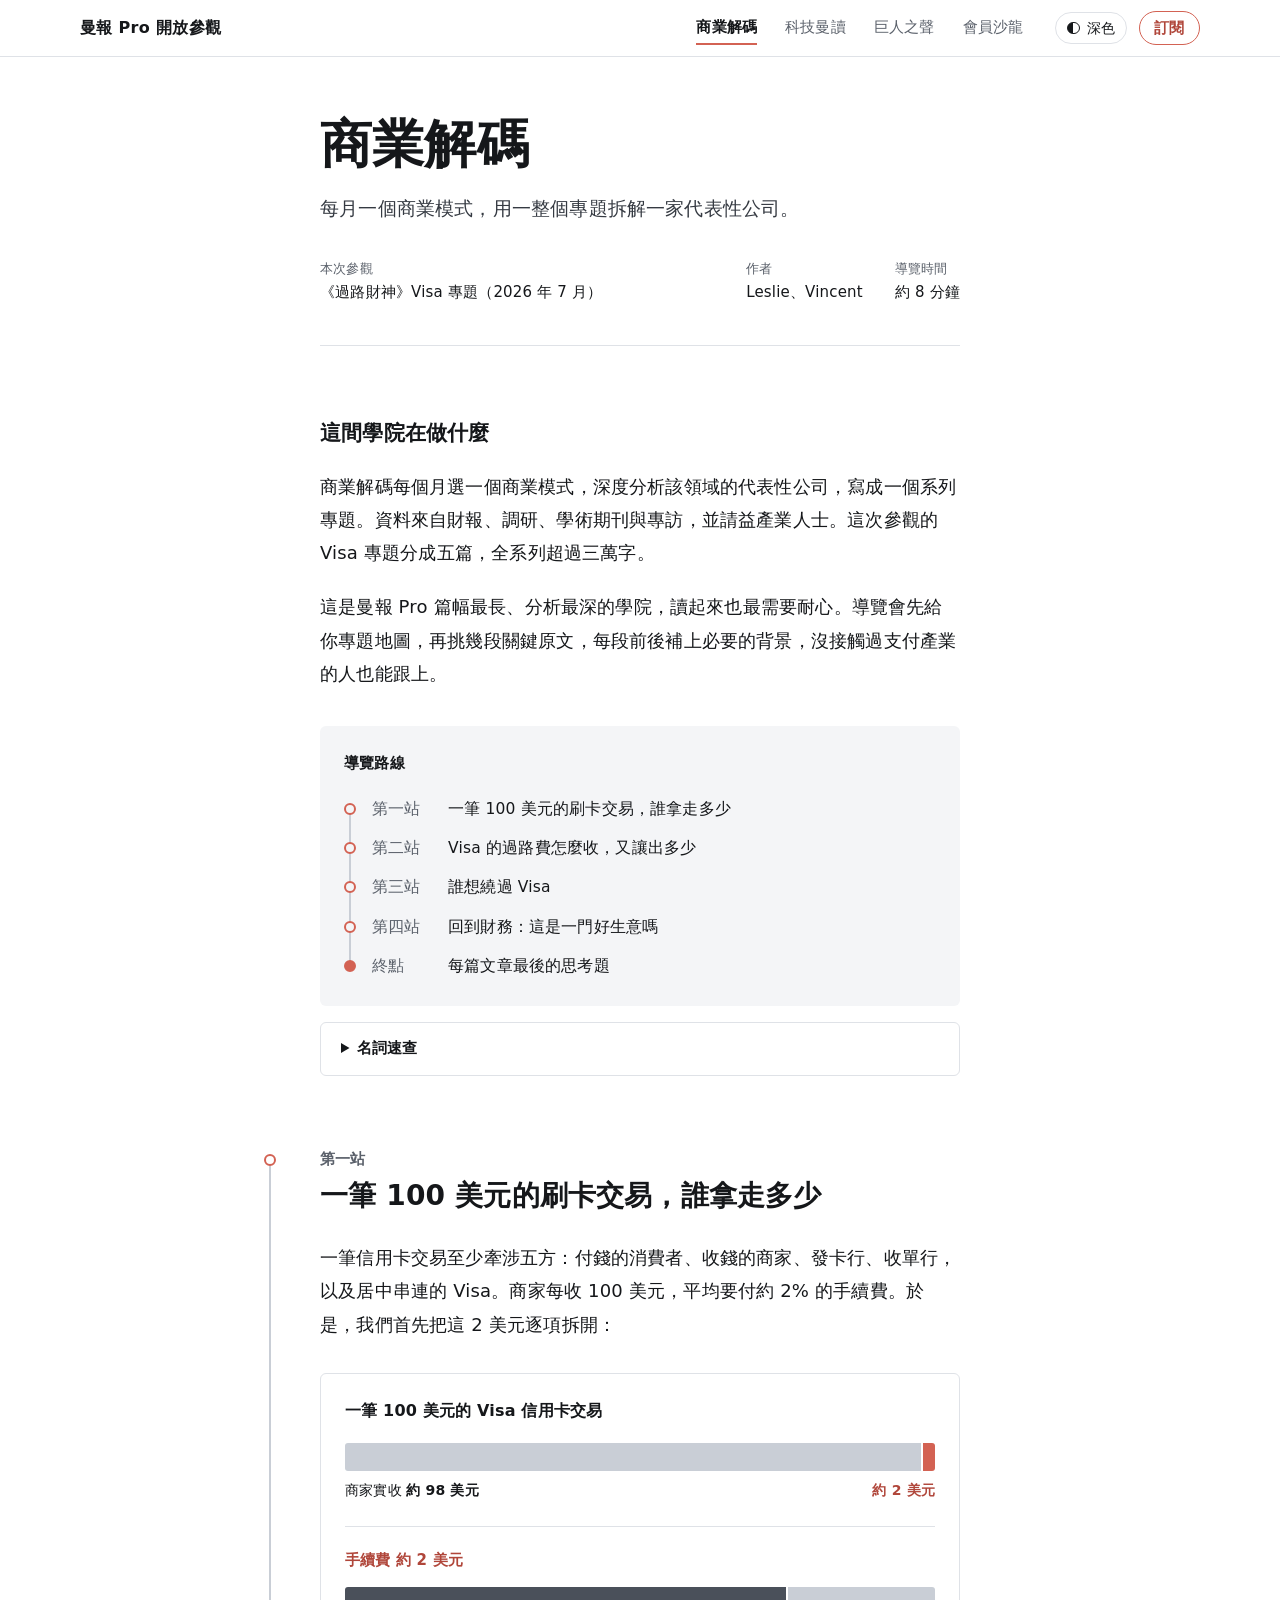
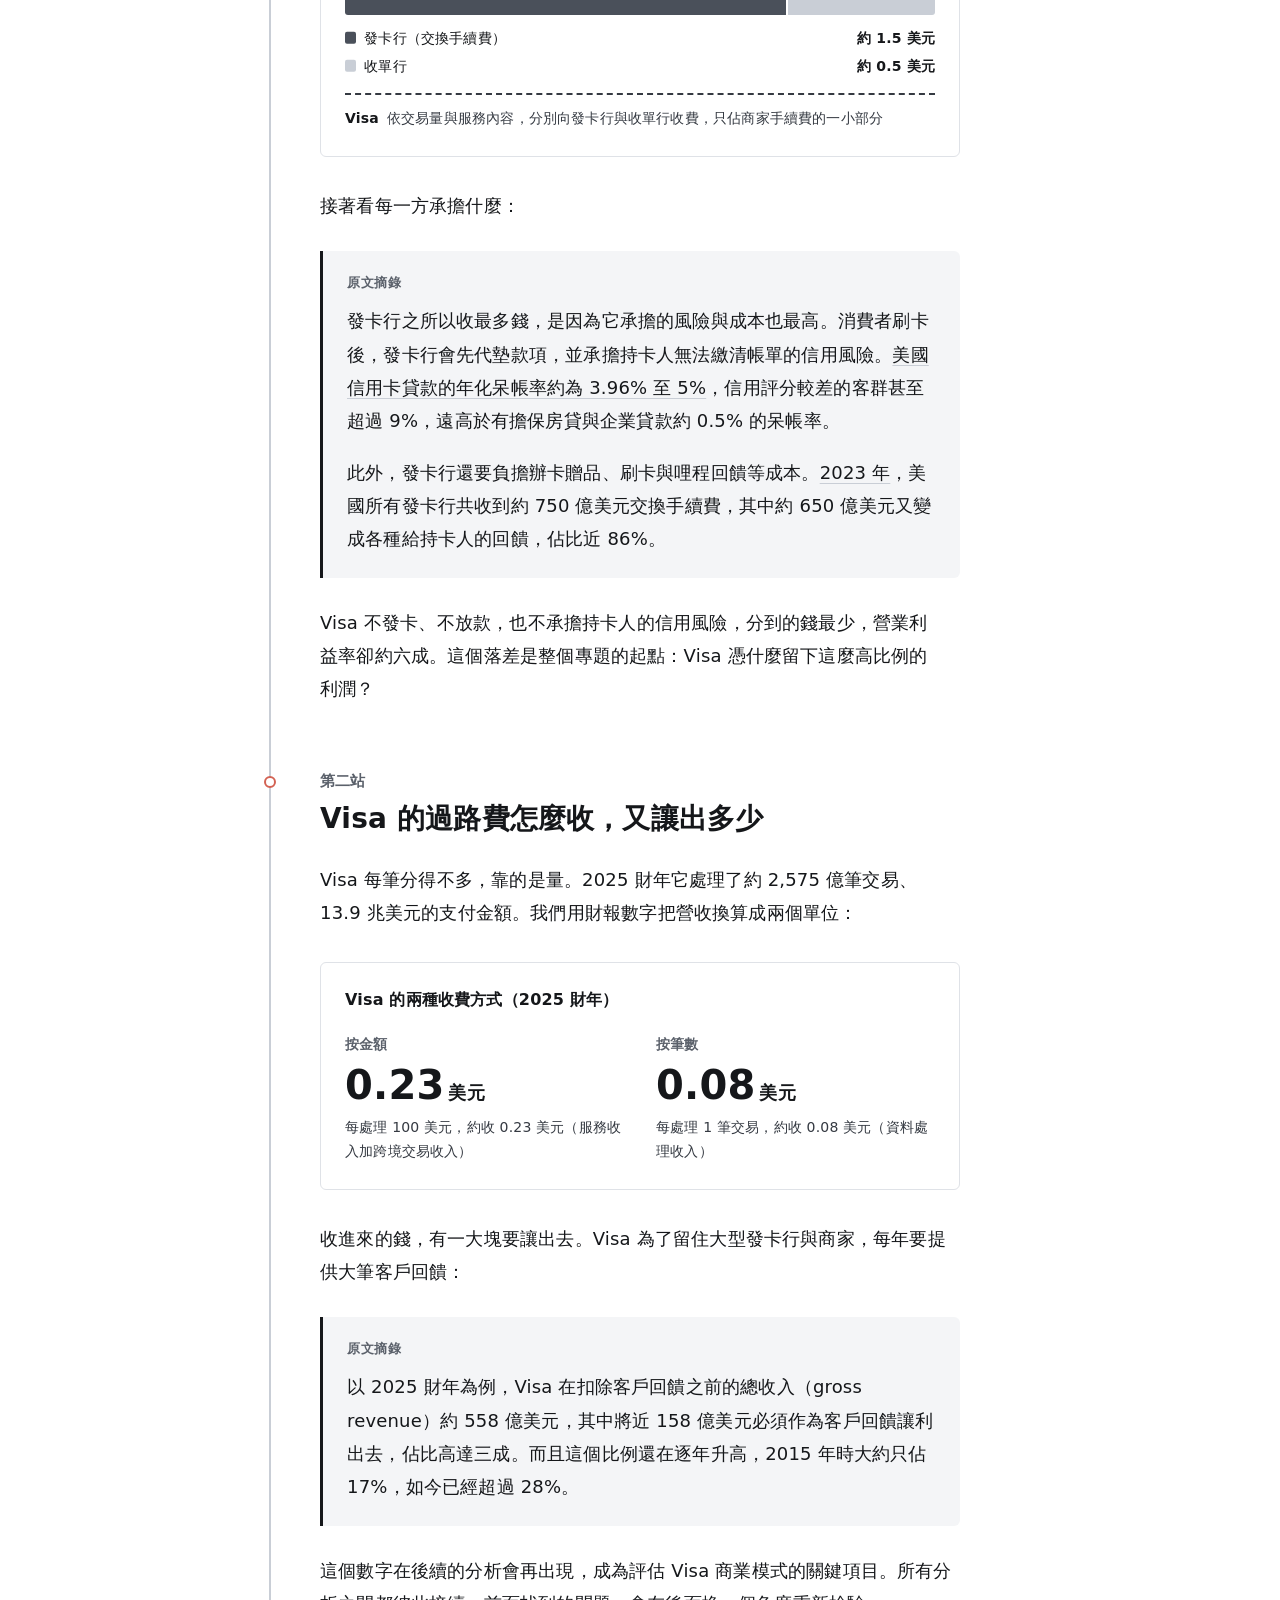
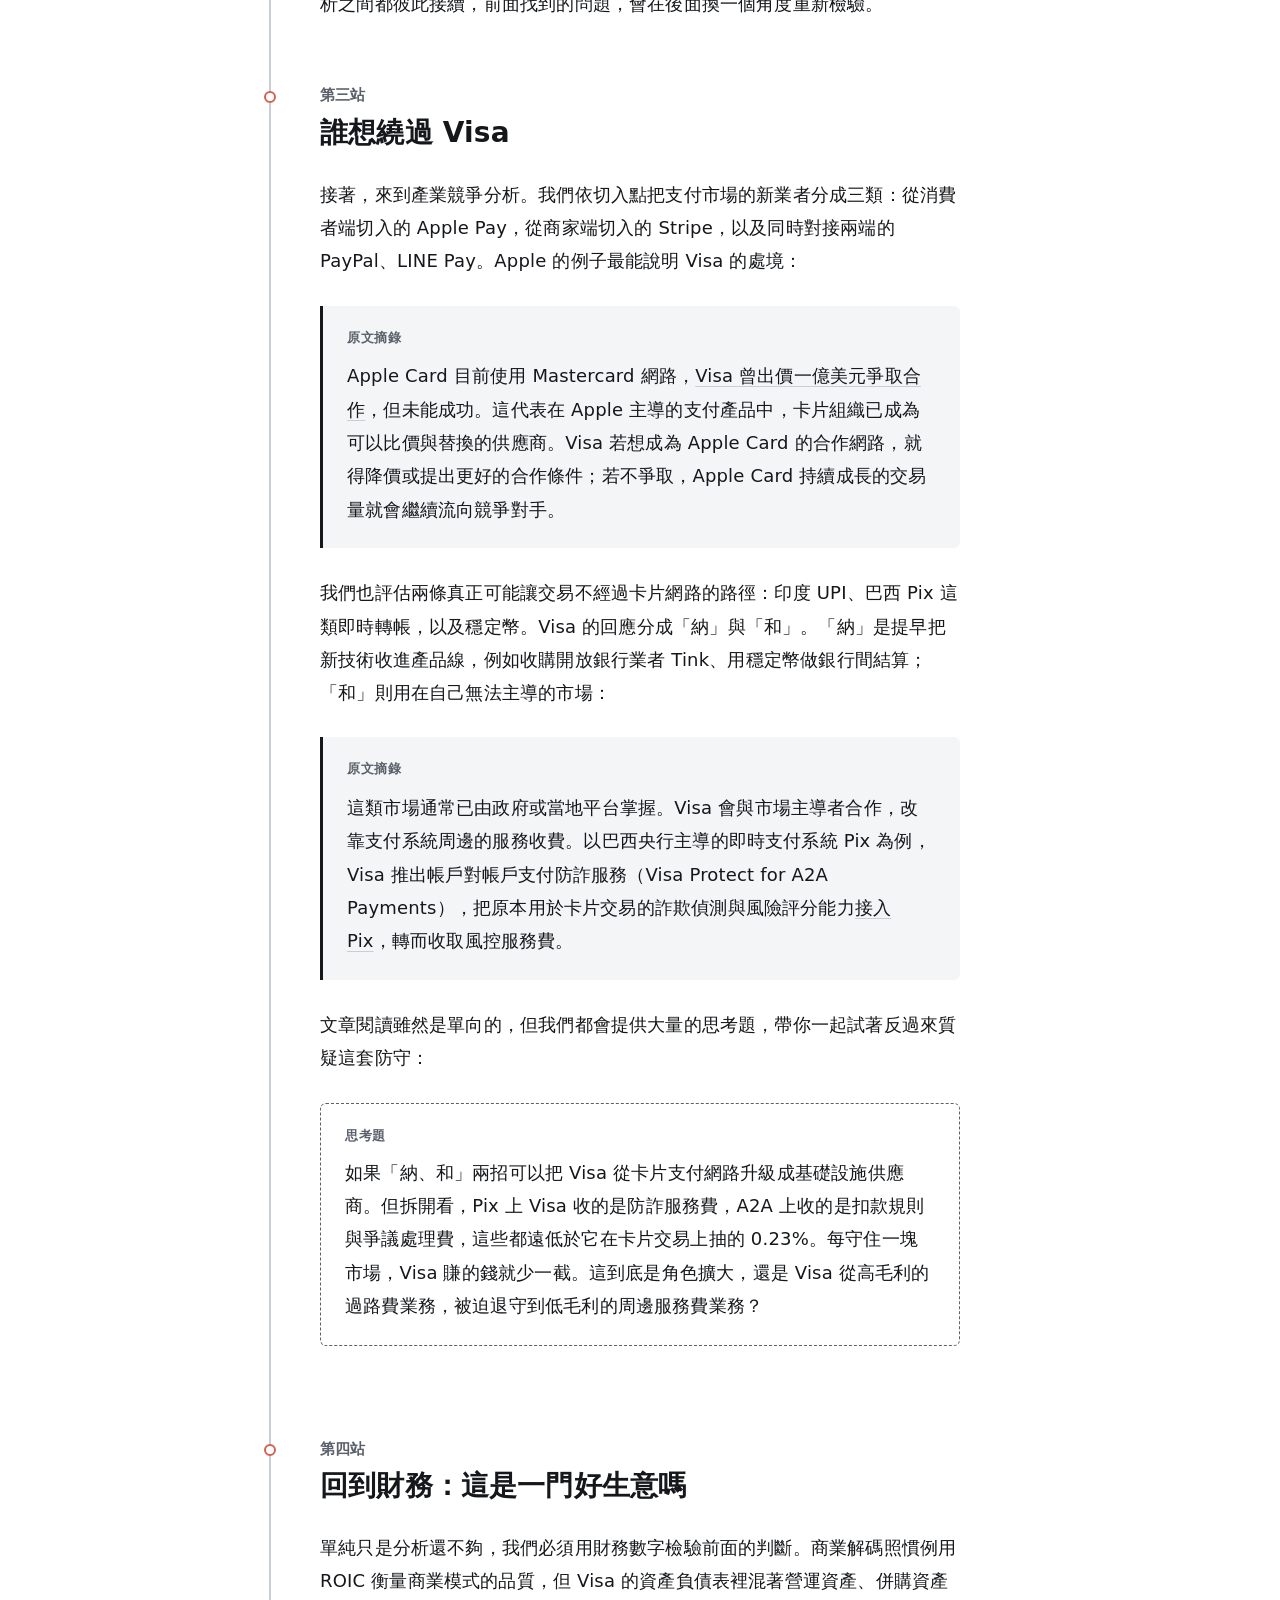
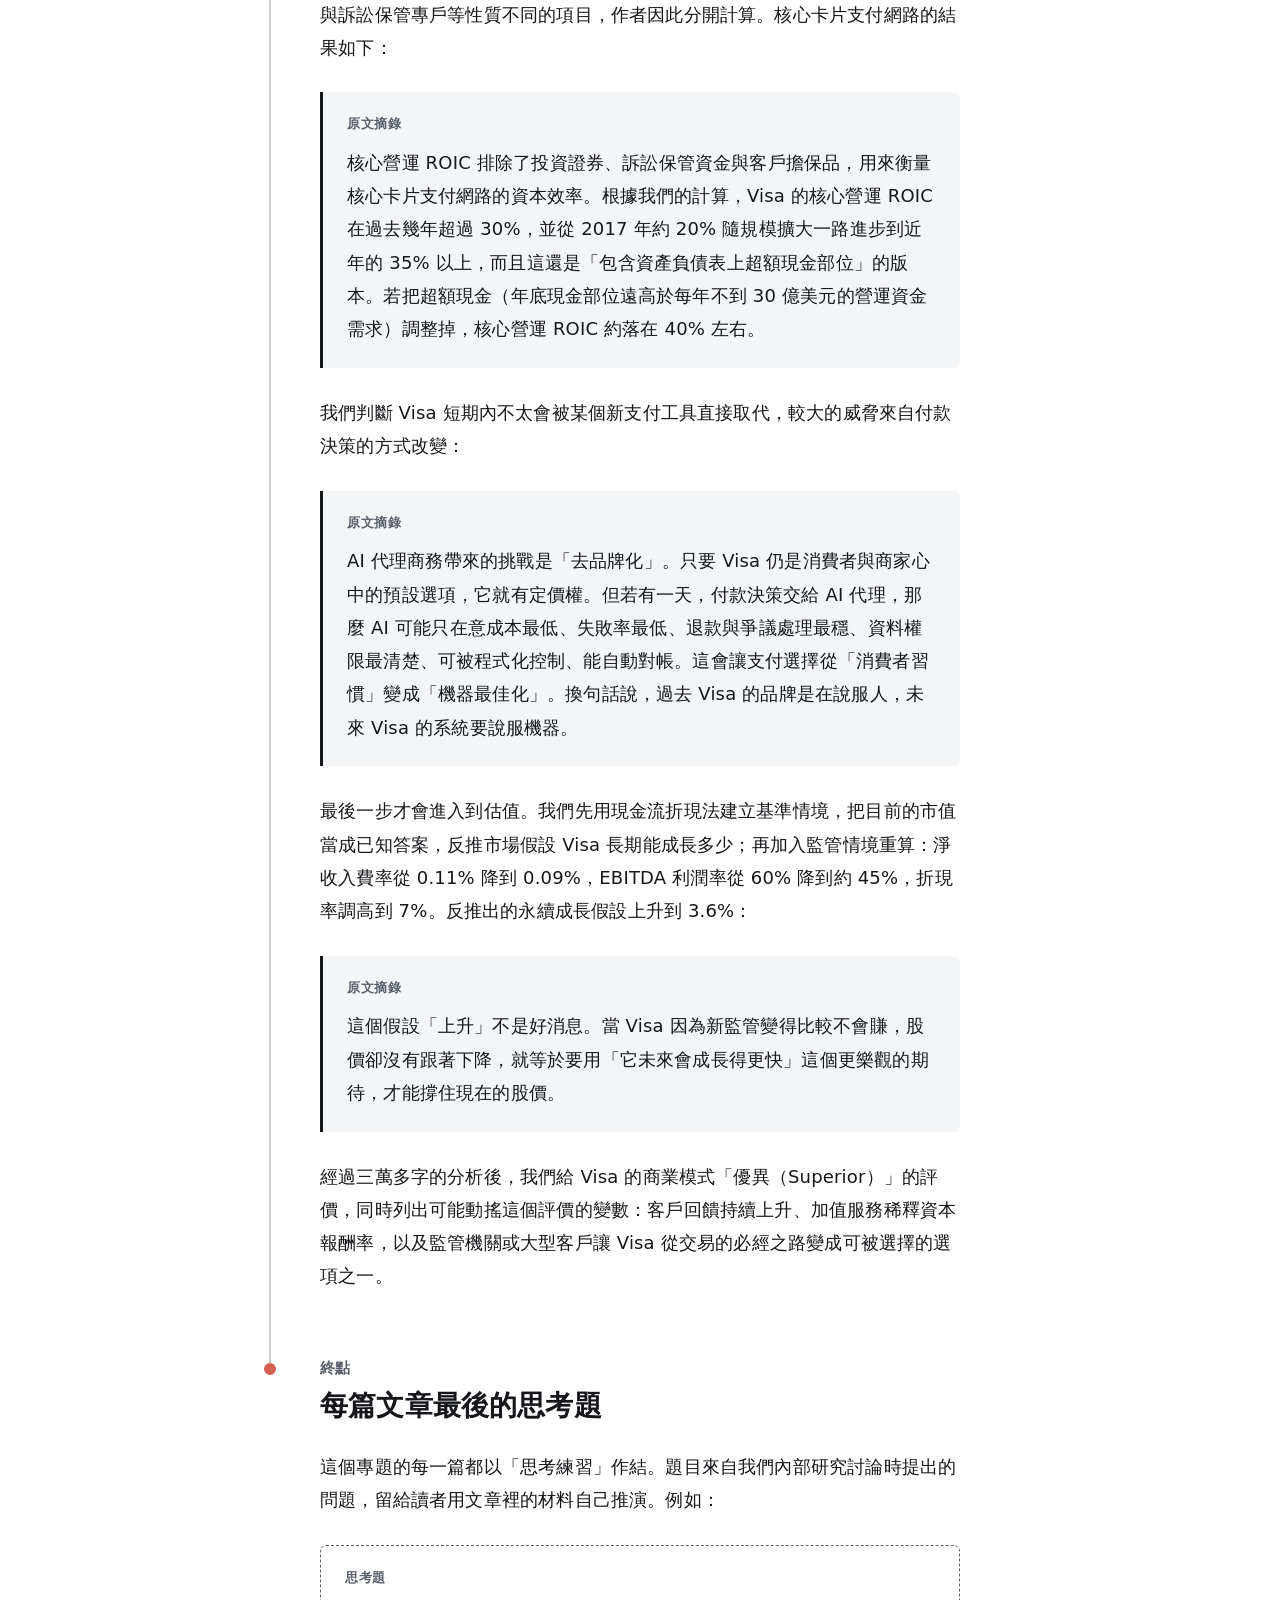
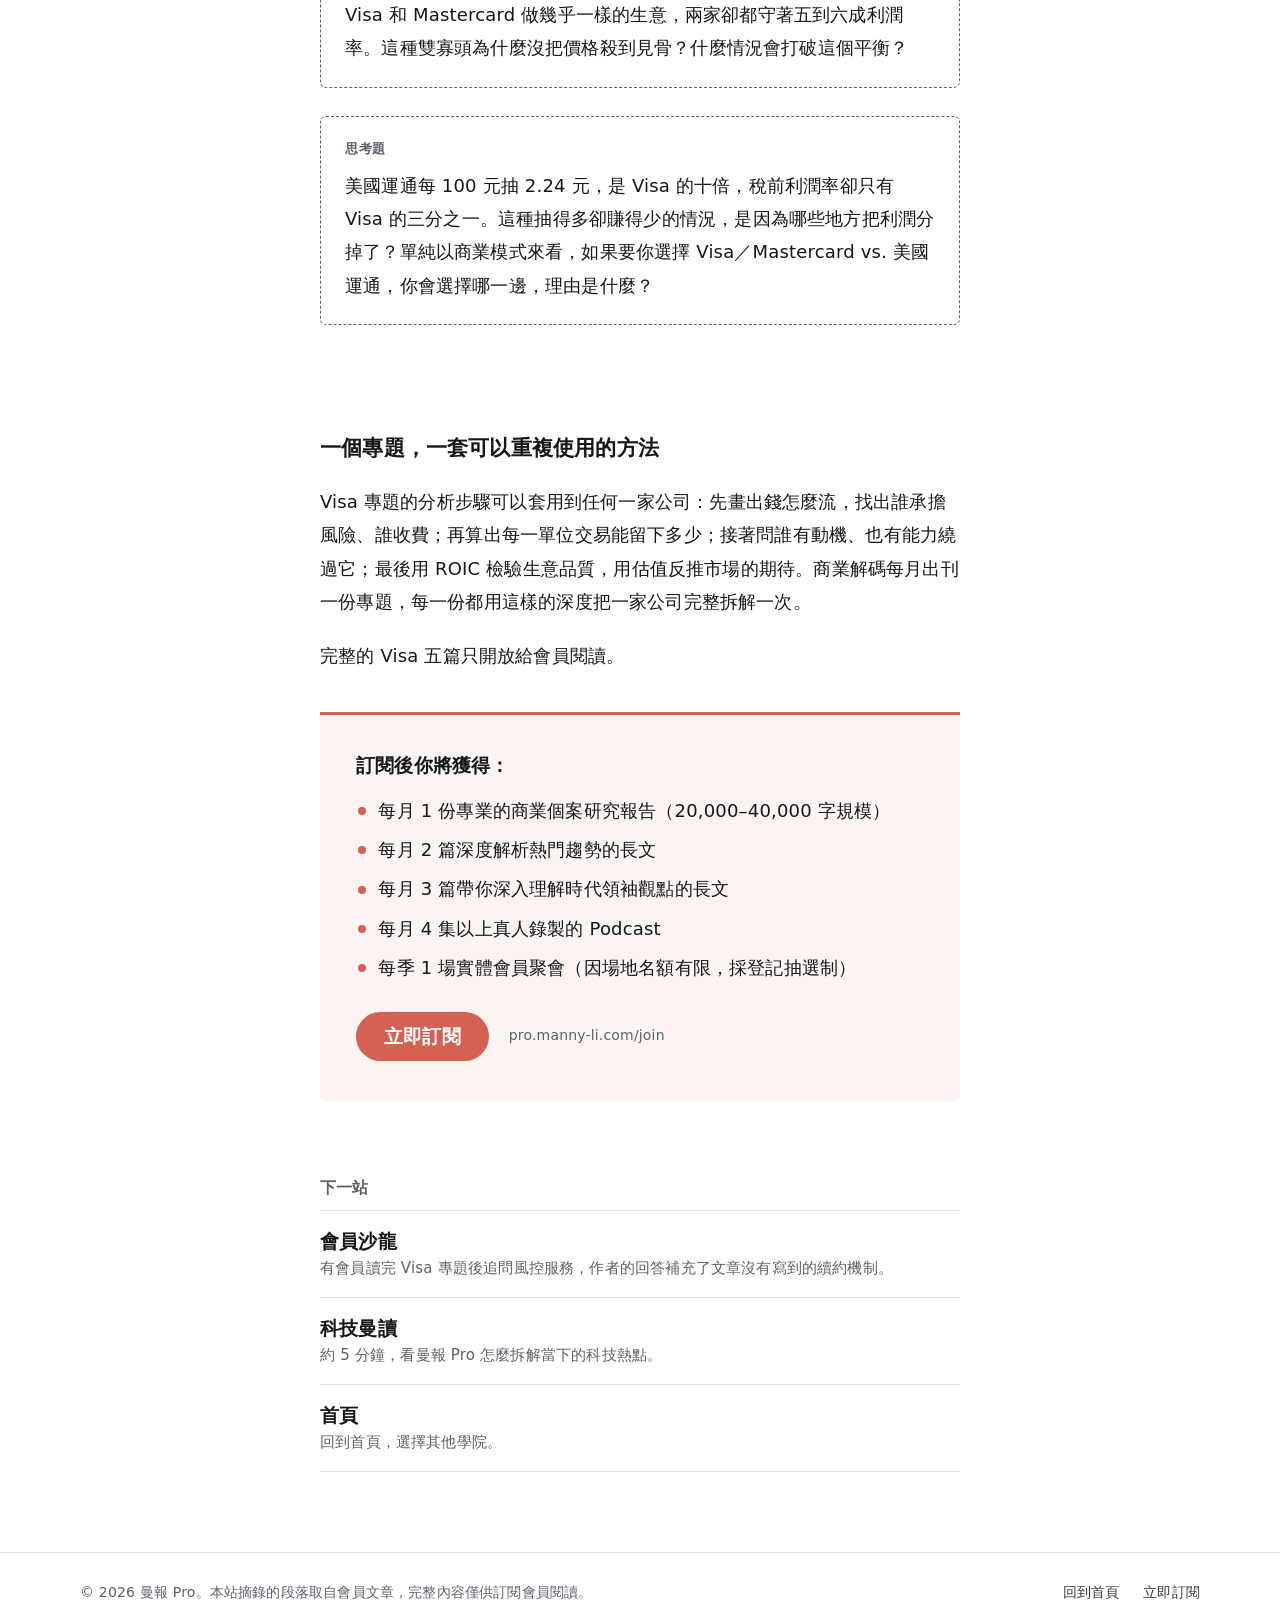
==== decode.html @ b6e46d14 "Add files via upload" ====
<!doctype html>
<html lang="zh-Hant-TW">
<head>
<meta charset="utf-8">
<meta name="viewport" content="width=device-width, initial-scale=1">
<title>商業解碼｜曼報 Pro 開放參觀</title>
<meta name="description" content="一筆刷卡交易，Visa 只分到很小一部分，營業利益率卻約六成。商業解碼用五篇文章拆解這門生意，從交易流程一路算到 ROIC 與估值。">
<meta property="og:type" content="website">
<meta property="og:site_name" content="曼報 Pro 開放參觀">
<meta property="og:title" content="商業解碼｜曼報 Pro 開放參觀">
<meta property="og:description" content="一筆刷卡交易，Visa 只分到很小一部分，營業利益率卻約六成。商業解碼用五篇文章拆解這門生意，從交易流程一路算到 ROIC 與估值。">
<meta property="og:locale" content="zh_TW">
<meta name="twitter:card" content="summary">
<meta name="theme-color" content="#ffffff">
<link rel="icon" href="data:image/svg+xml,%3Csvg%20xmlns='http://www.w3.org/2000/svg'%20viewBox='0%200%2032%2032'%3E%3Crect%20width='32'%20height='32'%20rx='7'%20fill='%23d36253'/%3E%3Ccircle%20cx='16'%20cy='16'%20r='6.5'%20fill='none'%20stroke='%23fff'%20stroke-width='3.5'/%3E%3C/svg%3E">
<link rel="stylesheet" href="assets/style.css">
<script>(function(){var d=document.documentElement,t=null;try{t=localStorage.getItem('mp-theme')}catch(e){}if(t==='dark'||t==='light')d.setAttribute('data-theme',t);var k=t?t==='dark':(window.matchMedia&&matchMedia('(prefers-color-scheme: dark)').matches);var m=document.querySelector('meta[name="theme-color"]');if(m)m.setAttribute('content',k?'#14161a':'#ffffff');})();</script>
<script src="assets/site.js" defer></script>
</head>
<body>
<a class="skip-link" href="#main">跳到主要內容</a>
<header class="site-header">
<div class="header-inner">
<a class="brand" href="index.html">曼報 Pro 開放參觀</a>
<nav class="nav-links" aria-label="學院"><a href="decode.html" aria-current="page">商業解碼</a><a href="tech.html">科技曼讀</a><a href="giants.html">巨人之聲</a><a href="salon.html">會員沙龍</a></nav>
<div class="header-actions">
<button class="theme-toggle" type="button" data-label-dark="深色" data-label-light="淺色" hidden><span class="theme-icon" aria-hidden="true"></span><span class="theme-text">深色</span></button>
<a class="nav-subscribe" href="https://pro.manny-li.com/join">訂閱</a>
</div>
</div>
</header>
<main id="main">
<div class="wrap"><div class="col"><header class="page-head"><h1 class="page-title">商業解碼</h1><p class="page-lede">每月一個商業模式，用一整個專題拆解一家代表性公司。</p><dl class="meta"><div><dt>本次參觀</dt><dd>《過路財神》Visa 專題（2026 年 7 月）</dd></div><div><dt>作者</dt><dd>Leslie、Vincent</dd></div><div><dt>導覽時間</dt><dd>約 8 分鐘</dd></div></dl></header><section class="section" aria-labelledby="sec-0"><h2 class="section-title" id="sec-0">這間學院在做什麼</h2><div class="prose"><p>商業解碼每個月選一個商業模式，深度分析該領域的代表性公司，寫成一個系列專題。資料來自財報、調研、學術期刊與專訪，並請益產業人士。這次參觀的 Visa 專題分成五篇，全系列超過三萬字。</p><p>這是曼報 Pro 篇幅最長、分析最深的學院，讀起來也最需要耐心。導覽會先給你專題地圖，再挑幾段關鍵原文，每段前後補上必要的背景，沒接觸過支付產業的人也能跟上。</p><nav class="route" aria-label="導覽路線"><p class="route-title">導覽路線</p><ol><li><a href="#stop-1"><span class="route-label">第一站</span><span class="route-name">一筆 100 美元的刷卡交易，誰拿走多少</span></a></li><li><a href="#stop-2"><span class="route-label">第二站</span><span class="route-name">Visa 的過路費怎麼收，又讓出多少</span></a></li><li><a href="#stop-3"><span class="route-label">第三站</span><span class="route-name">誰想繞過 Visa</span></a></li><li><a href="#stop-4"><span class="route-label">第四站</span><span class="route-name">回到財務：這是一門好生意嗎</span></a></li><li><a href="#stop-5"><span class="route-label">終點</span><span class="route-name">每篇文章最後的思考題</span></a></li></ol></nav><details class="glossary"><summary>名詞速查</summary><dl><dt>發卡行</dt><dd>發信用卡給消費者的銀行，負責額度、帳單與收款，也承擔持卡人繳不出卡費的風險。</dd><dt>收單行</dt><dd>替商家處理刷卡收款的銀行，把款項撥給商家。</dd><dt>交換手續費</dt><dd>商家手續費中支付給發卡行的部分，也是其中最大的一塊。</dd><dt>客戶回饋</dt><dd>Visa 為留住發卡行、商家與合作夥伴而讓出的折讓、預付現金、退佣與獎金。</dd><dt>ROIC</dt><dd>投入資本報酬率，衡量一門生意投入的資本每年能創造多少稅後營業利益。</dd></dl></details></div></section><div class="stops"><section class="stop" id="stop-1" aria-labelledby="stop-1-h"><h2 class="stop-head" id="stop-1-h"><span class="stop-label">第一站</span><span class="stop-title">一筆 100 美元的刷卡交易，誰拿走多少</span></h2><div class="prose"><p>一筆信用卡交易至少牽涉五方：付錢的消費者、收錢的商家、發卡行、收單行，以及居中串連的 Visa。商家每收 100 美元，平均要付約 2% 的手續費。於是，我們首先把這 2 美元逐項拆開：</p><figure class="breakdown"><figcaption class="breakdown-title">一筆 100 美元的 Visa 信用卡交易</figcaption><div class="bar" aria-hidden="true"><span class="s-soft" style="flex:98"></span><span class="s-brand" style="flex:2"></span></div><div class="bar-legend"><span>商家實收 <span class="v">約 98 美元</span></span><span class="is-brand"><span class="v">約 2 美元</span></span></div><div class="zoom"><p class="zoom-title">手續費 約 2 美元</p><div class="bar" aria-hidden="true"><span class="s-strong" style="flex:1.5"></span><span class="s-soft" style="flex:0.5"></span></div><ul class="legend"><li><span class="sw s-strong" aria-hidden="true"></span><span>發卡行（交換手續費）</span><span class="v">約 1.5 美元</span></li><li><span class="sw s-soft" aria-hidden="true"></span><span>收單行</span><span class="v">約 0.5 美元</span></li></ul><p class="visa-note"><span class="k">Visa</span>依交易量與服務內容，分別向發卡行與收單行收費，只佔商家手續費的一小部分</p></div></figure><p>接著看每一方承擔什麼：</p><figure class="excerpt"><figcaption>原文摘錄</figcaption><blockquote><p>發卡行之所以收最多錢，是因為它承擔的風險與成本也最高。消費者刷卡後，發卡行會先代墊款項，並承擔持卡人無法繳清帳單的信用風險。<a href="https://www.newyorkfed.org/medialibrary/media/research/staff_reports/sr1143.pdf" target="_blank" rel="noopener">美國信用卡貸款的年化呆帳率約為 3.96% 至 5%</a>，信用評分較差的客群甚至超過 9%，遠高於有擔保房貸與企業貸款約 0.5% 的呆帳率。</p><p>此外，發卡行還要負擔辦卡贈品、刷卡與哩程回饋等成本。<a href="https://www.newyorkfed.org/medialibrary/media/research/staff_reports/sr1143.pdf" target="_blank" rel="noopener">2023 年</a>，美國所有發卡行共收到約 750 億美元交換手續費，其中約 650 億美元又變成各種給持卡人的回饋，佔比近 86%。</p></blockquote></figure><p>Visa 不發卡、不放款，也不承擔持卡人的信用風險，分到的錢最少，營業利益率卻約六成。這個落差是整個專題的起點：Visa 憑什麼留下這麼高比例的利潤？</p></div></section><section class="stop" id="stop-2" aria-labelledby="stop-2-h"><h2 class="stop-head" id="stop-2-h"><span class="stop-label">第二站</span><span class="stop-title">Visa 的過路費怎麼收，又讓出多少</span></h2><div class="prose"><p>Visa 每筆分得不多，靠的是量。2025 財年它處理了約 2,575 億筆交易、13.9 兆美元的支付金額。我們用財報數字把營收換算成兩個單位：</p><figure class="breakdown"><figcaption class="breakdown-title">Visa 的兩種收費方式（2025 財年）</figcaption><div class="stats"><div class="stat"><p class="stat-k">按金額</p><p class="stat-v">0.23<small>美元</small></p><p class="stat-d">每處理 100 美元，約收 0.23 美元（服務收入加跨境交易收入）</p></div><div class="stat"><p class="stat-k">按筆數</p><p class="stat-v">0.08<small>美元</small></p><p class="stat-d">每處理 1 筆交易，約收 0.08 美元（資料處理收入）</p></div></div></figure><p>收進來的錢，有一大塊要讓出去。Visa 為了留住大型發卡行與商家，每年要提供大筆客戶回饋：</p><figure class="excerpt"><figcaption>原文摘錄</figcaption><blockquote><p>以 2025 財年為例，Visa 在扣除客戶回饋之前的總收入（gross revenue）約 558 億美元，其中將近 158 億美元必須作為客戶回饋讓利出去，佔比高達三成。而且這個比例還在逐年升高，2015 年時大約只佔 17%，如今已經超過 28%。</p></blockquote></figure><p>這個數字在後續的分析會再出現，成為評估 Visa 商業模式的關鍵項目。所有分析之間都彼此接續，前面找到的問題，會在後面換一個角度重新檢驗。</p></div></section><section class="stop" id="stop-3" aria-labelledby="stop-3-h"><h2 class="stop-head" id="stop-3-h"><span class="stop-label">第三站</span><span class="stop-title">誰想繞過 Visa</span></h2><div class="prose"><p>接著，來到產業競爭分析。我們依切入點把支付市場的新業者分成三類：從消費者端切入的 Apple Pay，從商家端切入的 Stripe，以及同時對接兩端的 PayPal、LINE Pay。Apple 的例子最能說明 Visa 的處境：</p><figure class="excerpt"><figcaption>原文摘錄</figcaption><blockquote><p>Apple Card 目前使用 Mastercard 網路，<a href="https://www.reuters.com/business/finance/visa-bids-100-million-replace-mastercard-apples-new-credit-card-partner-wsj-2025-04-01/" target="_blank" rel="noopener">Visa 曾出價一億美元爭取合作</a>，但未能成功。這代表在 Apple 主導的支付產品中，卡片組織已成為可以比價與替換的供應商。Visa 若想成為 Apple Card 的合作網路，就得降價或提出更好的合作條件；若不爭取，Apple Card 持續成長的交易量就會繼續流向競爭對手。</p></blockquote></figure><p>我們也評估兩條真正可能讓交易不經過卡片網路的路徑：印度 UPI、巴西 Pix 這類即時轉帳，以及穩定幣。Visa 的回應分成「納」與「和」。「納」是提早把新技術收進產品線，例如收購開放銀行業者 Tink、用穩定幣做銀行間結算；「和」則用在自己無法主導的市場：</p><figure class="excerpt"><figcaption>原文摘錄</figcaption><blockquote><p>這類市場通常已由政府或當地平台掌握。Visa 會與市場主導者合作，改靠支付系統周邊的服務收費。以巴西央行主導的即時支付系統 Pix 為例，Visa 推出帳戶對帳戶支付防詐服務（Visa Protect for A2A Payments），把原本用於卡片交易的詐欺偵測與風險評分能力<a href="https://www.visa.com.br/sobre-a-visa/noticias-visa/nova-sala-de-imprensa/visa-revela-tendencias-inovacoes-meios-pagamento-2025.html" target="_blank" rel="noopener">接入 Pix</a>，轉而收取風控服務費。</p></blockquote></figure><p>文章閱讀雖然是單向的，但我們都會提供大量的思考題，帶你一起試著反過來質疑這套防守：</p><aside class="question" aria-label="思考題"><p class="question-label">思考題</p><p class="question-text">如果「納、和」兩招可以把 Visa 從卡片支付網路升級成基礎設施供應商。但拆開看，Pix 上 Visa 收的是防詐服務費，A2A 上收的是扣款規則與爭議處理費，這些都遠低於它在卡片交易上抽的 0.23%。每守住一塊市場，Visa 賺的錢就少一截。這到底是角色擴大，還是 Visa 從高毛利的過路費業務，被迫退守到低毛利的周邊服務費業務？</p></aside></div></section><section class="stop" id="stop-4" aria-labelledby="stop-4-h"><h2 class="stop-head" id="stop-4-h"><span class="stop-label">第四站</span><span class="stop-title">回到財務：這是一門好生意嗎</span></h2><div class="prose"><p>單純只是分析還不夠，我們必須用財務數字檢驗前面的判斷。商業解碼照慣例用 ROIC 衡量商業模式的品質，但 Visa 的資產負債表裡混著營運資產、併購資產與訴訟保管專戶等性質不同的項目，作者因此分開計算。核心卡片支付網路的結果如下：</p><figure class="excerpt"><figcaption>原文摘錄</figcaption><blockquote><p>核心營運 ROIC 排除了投資證券、訴訟保管資金與客戶擔保品，用來衡量核心卡片支付網路的資本效率。根據我們的計算，Visa 的核心營運 ROIC 在過去幾年超過 30%，並從 2017 年約 20% 隨規模擴大一路進步到近年的 35% 以上，而且這還是「包含資產負債表上超額現金部位」的版本。若把超額現金（年底現金部位遠高於每年不到 30 億美元的營運資金需求）調整掉，核心營運 ROIC 約落在 40% 左右。</p></blockquote></figure><p>我們判斷 Visa 短期內不太會被某個新支付工具直接取代，較大的威脅來自付款決策的方式改變：</p><figure class="excerpt"><figcaption>原文摘錄</figcaption><blockquote><p>AI 代理商務帶來的挑戰是「去品牌化」。只要 Visa 仍是消費者與商家心中的預設選項，它就有定價權。但若有一天，付款決策交給 AI 代理，那麼 AI 可能只在意成本最低、失敗率最低、退款與爭議處理最穩、資料權限最清楚、可被程式化控制、能自動對帳。這會讓支付選擇從「消費者習慣」變成「機器最佳化」。換句話說，過去 Visa 的品牌是在說服人，未來 Visa 的系統要說服機器。</p></blockquote></figure><p>最後一步才會進入到估值。我們先用現金流折現法建立基準情境，把目前的市值當成已知答案，反推市場假設 Visa 長期能成長多少；再加入監管情境重算：淨收入費率從 0.11% 降到 0.09%，EBITDA 利潤率從 60% 降到約 45%，折現率調高到 7%。反推出的永續成長假設上升到 3.6%：</p><figure class="excerpt"><figcaption>原文摘錄</figcaption><blockquote><p>這個假設「上升」不是好消息。當 Visa 因為新監管變得比較不會賺，股價卻沒有跟著下降，就等於要用「它未來會成長得更快」這個更樂觀的期待，才能撐住現在的股價。</p></blockquote></figure><p>經過三萬多字的分析後，我們給 Visa 的商業模式「優異（Superior）」的評價，同時列出可能動搖這個評價的變數：客戶回饋持續上升、加值服務稀釋資本報酬率，以及監管機關或大型客戶讓 Visa 從交易的必經之路變成可被選擇的選項之一。</p></div></section><section class="stop" id="stop-5" aria-labelledby="stop-5-h"><h2 class="stop-head" id="stop-5-h"><span class="stop-label">終點</span><span class="stop-title">每篇文章最後的思考題</span></h2><div class="prose"><p>這個專題的每一篇都以「思考練習」作結。題目來自我們內部研究討論時提出的問題，留給讀者用文章裡的材料自己推演。例如：</p><aside class="question" aria-label="思考題"><p class="question-label">思考題</p><p class="question-text">Visa 和 Mastercard 做幾乎一樣的生意，兩家卻都守著五到六成利潤率。這種雙寡頭為什麼沒把價格殺到見骨？什麼情況會打破這個平衡？</p></aside><aside class="question" aria-label="思考題"><p class="question-label">思考題</p><p class="question-text">美國運通每 100 元抽 2.24 元，是 Visa 的十倍，稅前利潤率卻只有 Visa 的三分之一。這種抽得多卻賺得少的情況，是因為哪些地方把利潤分掉了？單純以商業模式來看，如果要你選擇 Visa／Mastercard vs. 美國運通，你會選擇哪一邊，理由是什麼？</p></aside></div></section></div><section class="section" aria-labelledby="sec-8"><h2 class="section-title" id="sec-8">一個專題，一套可以重複使用的方法</h2><div class="prose"><p>Visa 專題的分析步驟可以套用到任何一家公司：先畫出錢怎麼流，找出誰承擔風險、誰收費；再算出每一單位交易能留下多少；接著問誰有動機、也有能力繞過它；最後用 ROIC 檢驗生意品質，用估值反推市場的期待。商業解碼每月出刊一份專題，每一份都用這樣的深度把一家公司完整拆解一次。</p><p>完整的 Visa 五篇只開放給會員閱讀。</p><section class="cta" aria-label="訂閱方案"><h2 class="cta-title">訂閱後你將獲得：</h2><ul class="cta-list"><li>每月 1 份專業的商業個案研究報告（20,000–40,000 字規模）</li><li>每月 2 篇深度解析熱門趨勢的長文</li><li>每月 3 篇帶你深入理解時代領袖觀點的長文</li><li>每月 4 集以上真人錄製的 Podcast</li><li>每季 1 場實體會員聚會（因場地名額有限，採登記抽選制）</li></ul><div class="cta-action"><a class="btn-primary" href="https://pro.manny-li.com/join">立即訂閱</a><a class="cta-url" href="https://pro.manny-li.com/join">pro.manny-li.com/join</a></div></section></div></section><nav class="next" aria-labelledby="next-title"><h2 class="next-title" id="next-title">下一站</h2><ul><li><a href="salon.html"><span class="next-name">會員沙龍</span><span class="next-desc">有會員讀完 Visa 專題後追問風控服務，作者的回答補充了文章沒有寫到的續約機制。</span></a></li><li><a href="tech.html"><span class="next-name">科技曼讀</span><span class="next-desc">約 5 分鐘，看曼報 Pro 怎麼拆解當下的科技熱點。</span></a></li><li><a href="index.html"><span class="next-name">首頁</span><span class="next-desc">回到首頁，選擇其他學院。</span></a></li></ul></nav></div></div>
</main>
<footer class="site-footer">
<div class="footer-inner">
<p>© 2026 曼報 Pro。本站摘錄的段落取自會員文章，完整內容僅供訂閱會員閱讀。</p>
<nav class="footer-links" aria-label="頁尾"><a href="index.html">回到首頁</a><a href="https://pro.manny-li.com/join">立即訂閱</a></nav>
</div>
</footer>
</body>
</html>
---- assets/style.css ----
/* 曼報 Pro 開放參觀｜共用樣式
   不載入任何字型或圖片；所有顏色集中在下方變數。 */

:root {
  --bg: #ffffff;
  --surface: #f4f5f7;
  --surface-2: #e9ecf0;
  --ink: #15171a;
  --ink-2: #353a42;
  --muted: #5b616b;
  --rule: #dfe2e7;
  --rail: #c9ced6;
  --bar-strong: #4a505a;
  --bar-soft: #c9ced6;
  --brand: #d36253;
  --brand-text: #b0463a;
  --on-brand: #ffffff;
  --brand-wash: rgba(211, 98, 83, 0.07);
  --focus: #15171a;

  --font: system-ui, -apple-system, "Segoe UI", "PingFang TC", "Noto Sans TC", "Noto Sans CJK TC", "Microsoft JhengHei", "Heiti TC", sans-serif;
  --measure: 40rem;
  --wide: 72rem;
  --gutter: 1rem;
  --header-h: 3.5rem;
  color-scheme: light;
}

@media (prefers-color-scheme: dark) {
  :root:not([data-theme="light"]) {
    --bg: #14161a;
    --surface: #1b1e23;
    --surface-2: #252930;
    --ink: #e8eaed;
    --ink-2: #c6cad1;
    --muted: #9aa1ab;
    --rule: #2e333b;
    --rail: #434952;
    --bar-strong: #aab0ba;
    --bar-soft: #454b55;
    --brand-text: #e3806f;
    --brand-wash: rgba(211, 98, 83, 0.12);
    --focus: #e8eaed;
    color-scheme: dark;
  }
}

:root[data-theme="dark"] {
  --bg: #14161a;
  --surface: #1b1e23;
  --surface-2: #252930;
  --ink: #e8eaed;
  --ink-2: #c6cad1;
  --muted: #9aa1ab;
  --rule: #2e333b;
  --rail: #434952;
  --bar-strong: #aab0ba;
  --bar-soft: #454b55;
  --brand-text: #e3806f;
  --brand-wash: rgba(211, 98, 83, 0.12);
  --focus: #e8eaed;
  color-scheme: dark;
}

/* ---------- 基礎 ---------- */

*,
*::before,
*::after { box-sizing: border-box; }

html {
  -webkit-text-size-adjust: 100%;
  text-size-adjust: 100%;
  scroll-padding-top: 7rem;
}

body {
  margin: 0;
  background: var(--bg);
  color: var(--ink);
  font-family: var(--font);
  font-size: 1.0625rem;
  line-height: 1.85;
  letter-spacing: 0.01em;
  font-kerning: normal;
  text-rendering: optimizeLegibility;
  overflow-wrap: break-word;
}

@media (min-width: 45rem) {
  body { font-size: 1.125rem; }
}

h1, h2, h3, p, ul, ol, dl, dd, figure, blockquote { margin: 0; }
ul, ol { padding: 0; list-style: none; }

a { color: inherit; }
p a, li a, dd a, blockquote a {
  text-decoration: underline;
  text-decoration-color: var(--rail);
  text-decoration-thickness: 1px;
  text-underline-offset: 0.2em;
}
p a:hover, li a:hover, dd a:hover, blockquote a:hover { text-decoration-color: var(--brand); }

strong { font-weight: 700; }

p { text-wrap: pretty; }

.hero-title, .page-title, .stop-title, .section-title, .dir-name, .next-name { text-wrap: balance; word-break: keep-all; overflow-wrap: anywhere; }

:focus-visible {
  outline: 2px solid var(--focus);
  outline-offset: 3px;
  border-radius: 2px;
}

.skip-link {
  position: absolute;
  left: var(--gutter);
  top: -3rem;
  padding: 0.5rem 0.875rem;
  background: var(--ink);
  color: var(--bg);
  font-size: 0.9375rem;
  z-index: 20;
}
.skip-link:focus { top: 0.5rem; }

.num { font-variant-numeric: tabular-nums; }

/* ---------- 導覽列 ---------- */

.site-header {
  position: sticky;
  top: 0;
  z-index: 10;
  background: var(--bg);
  border-bottom: 1px solid var(--rule);
}

.header-inner {
  max-width: var(--wide);
  margin: 0 auto;
  padding: 0 var(--gutter);
  min-height: var(--header-h);
  display: flex;
  align-items: center;
  gap: 2rem;
}

.brand {
  font-weight: 700;
  font-size: 1rem;
  text-decoration: none;
  white-space: nowrap;
  letter-spacing: 0.02em;
}

.nav-links {
  display: flex;
  gap: 1.75rem;
  margin-left: auto;
}

.nav-links a {
  display: block;
  padding: 0.25rem 0;
  font-size: 0.9375rem;
  line-height: 1.6;
  text-decoration: none;
  color: var(--muted);
  border-bottom: 2px solid transparent;
  white-space: nowrap;
}
.nav-links a:hover { color: var(--ink); }
.nav-links a[aria-current="page"] {
  color: var(--ink);
  font-weight: 700;
  border-bottom-color: var(--brand);
}

.header-actions {
  display: flex;
  align-items: center;
  gap: 0.75rem;
}

.theme-toggle {
  display: inline-flex;
  align-items: center;
  gap: 0.4rem;
  padding: 0.3rem 0.7rem;
  font: inherit;
  font-size: 0.875rem;
  line-height: 1.5;
  color: var(--ink);
  background: transparent;
  border: 1px solid var(--rule);
  border-radius: 999px;
  cursor: pointer;
  white-space: nowrap;
}
.theme-toggle:hover { border-color: var(--ink); }
.theme-toggle[hidden] { display: none; }

.theme-icon {
  width: 0.8rem;
  height: 0.8rem;
  border-radius: 50%;
  border: 1.5px solid currentColor;
  background: linear-gradient(90deg, currentColor 50%, transparent 50%);
}

.nav-subscribe {
  display: inline-block;
  padding: 0.3rem 0.9rem;
  font-size: 0.9375rem;
  font-weight: 700;
  line-height: 1.5;
  text-decoration: none;
  white-space: nowrap;
  color: var(--brand-text);
  border: 1.5px solid var(--brand);
  border-radius: 999px;
}
.nav-subscribe:hover { background: var(--brand-wash); }

@media (max-width: 47.99rem) {
  .header-inner {
    flex-wrap: wrap;
    gap: 0 0.75rem;
    padding-top: 0.5rem;
  }
  .brand { order: 1; font-size: 0.9375rem; }
  .header-actions { order: 2; margin-left: auto; gap: 0.5rem; }
  .nav-links {
    order: 3;
    flex-basis: 100%;
    margin: 0.5rem 0 0;
    justify-content: space-between;
    gap: 0;
    border-top: 1px solid var(--rule);
  }
  .nav-links a { padding: 0.45rem 0; }
}

/* ---------- 版面 ---------- */

main { display: block; }

.wrap {
  max-width: var(--wide);
  margin: 0 auto;
  padding: 0 var(--gutter);
}

.col {
  max-width: var(--measure);
  margin: 0 auto;
}

.section { margin-top: 4.5rem; }

.section-title {
  font-size: 1.3125rem;
  line-height: 1.5;
  font-weight: 700;
  margin-bottom: 1.25rem;
}

.prose > * + * { margin-top: 1.15em; }

.prose > ol {
  counter-reset: item;
}
.prose > ol > li {
  counter-increment: item;
  position: relative;
  padding-left: 2.25rem;
}
.prose > ol > li + li { margin-top: 0.85rem; }
.prose > ol > li::before {
  content: counter(item);
  position: absolute;
  left: 0;
  top: 0.05em;
  width: 1.5rem;
  font-weight: 700;
  font-variant-numeric: tabular-nums;
  color: var(--muted);
}

.prose > ul > li {
  position: relative;
  padding-left: 1.25rem;
}
.prose > ul > li + li { margin-top: 0.5rem; }
.prose > ul > li::before {
  content: "";
  position: absolute;
  left: 0.15rem;
  top: 0.8em;
  width: 0.375rem;
  height: 0.375rem;
  border-radius: 50%;
  background: var(--muted);
}

/* ---------- 首頁 ---------- */

.hero {
  padding: 4.5rem 0 3.5rem;
  border-bottom: 1px solid var(--rule);
}

.hero-kicker {
  font-size: 1rem;
  color: var(--muted);
  margin-bottom: 1rem;
  letter-spacing: 0.08em;
}

.hero-title {
  word-break: keep-all;
  font-size: clamp(2.5rem, 8vw, 4.75rem);
  line-height: 1.12;
  font-weight: 700;
  letter-spacing: 0.01em;
}

.hero-grid {
  display: grid;
  gap: 2.5rem;
  margin-top: 2rem;
}

.hero-lede {
  font-size: 1.1875rem;
  line-height: 1.85;
  color: var(--ink-2);
  max-width: 36rem;
}

.howto {
  border-top: 2px solid var(--ink);
  padding-top: 1rem;
}
.howto-title {
  font-size: 1rem;
  font-weight: 700;
  margin-bottom: 0.75rem;
}
.howto li {
  font-size: 0.96875rem;
  line-height: 1.75;
  color: var(--ink-2);
  padding: 0.65rem 0;
  border-top: 1px solid var(--rule);
}
.howto li:first-child { border-top: 0; padding-top: 0; }

@media (min-width: 60rem) {
  .hero { padding: 6rem 0 4.5rem; }
  .hero-grid {
    grid-template-columns: minmax(0, 1fr) 21rem;
    gap: 4rem;
    align-items: start;
  }
}

.directory { margin-top: 4rem; }

.dir-row {
  display: grid;
  gap: 0.75rem 3rem;
  padding: 2rem 0 2.25rem;
  border-top: 1px solid var(--rule);
  text-decoration: none;
  color: inherit;
}
.dir-row:last-child { border-bottom: 1px solid var(--rule); }
.dir-row:hover { background: var(--surface); }

.dir-row.is-flagship { border-top: 3px solid var(--brand); }

.dir-name {
  font-size: 1.75rem;
  line-height: 1.3;
  font-weight: 700;
}
.dir-row.is-flagship .dir-name { font-size: clamp(2rem, 5vw, 2.75rem); }

.dir-facts {
  margin-top: 0.6rem;
  display: flex;
  flex-wrap: wrap;
  gap: 0.25rem 1.25rem;
  font-size: 0.875rem;
  line-height: 1.6;
  color: var(--muted);
}
.dir-facts .k { color: var(--ink-2); font-weight: 600; margin-right: 0.35rem; }

.dir-body > * + * { margin-top: 0.85rem; }
.dir-desc { color: var(--ink-2); }
.dir-visit { font-size: 0.9375rem; line-height: 1.7; color: var(--muted); }
.dir-visit .k { display: block; font-weight: 600; color: var(--ink-2); }

.dir-go {
  display: inline-block;
  margin-top: 1.25rem;
  font-size: 0.9375rem;
  font-weight: 700;
  padding-bottom: 0.1rem;
  border-bottom: 2px solid var(--ink);
}
.dir-row:hover .dir-go { border-bottom-color: var(--brand); }

@media (min-width: 48rem) {
  .dir-row {
    grid-template-columns: 18rem minmax(0, 1fr);
    padding-left: 1rem;
    padding-right: 1rem;
  }
  .dir-body { max-width: 38rem; }
}

/* ---------- 學院頁頁首 ---------- */

.page-head {
  padding: 3.5rem 0 2.5rem;
  border-bottom: 1px solid var(--rule);
}

.page-title {
  font-size: clamp(2.25rem, 6vw, 3.25rem);
  line-height: 1.2;
  font-weight: 700;
}

.page-lede {
  margin-top: 1rem;
  font-size: 1.1875rem;
  line-height: 1.8;
  color: var(--ink-2);
}

.meta {
  display: grid;
  gap: 0.85rem 2rem;
  margin-top: 2rem;
  font-size: 0.9375rem;
  line-height: 1.7;
}
.meta dt { font-size: 0.8125rem; color: var(--muted); }
.meta dd { color: var(--ink); }

@media (min-width: 48rem) {
  .meta { grid-template-columns: minmax(0, 1fr) auto auto; }
  .meta.meta-2 { grid-template-columns: minmax(0, 1fr) auto; }
}

/* ---------- 導覽路線 ---------- */

.route {
  margin-top: 2.25rem;
  padding: 1.5rem 1.5rem 1.25rem;
  background: var(--surface);
  border-radius: 6px;
}

.route-title {
  font-size: 0.9375rem;
  font-weight: 700;
  margin-bottom: 0.75rem;
}

.route ol { position: relative; }

.route li { position: relative; padding-left: 1.75rem; }

.route li::before {
  content: "";
  position: absolute;
  left: 0.3125rem;
  top: 1.2rem;
  bottom: -1.2rem;
  width: 2px;
  background: var(--rail);
}
.route li:last-child::before { display: none; }

.route a {
  display: grid;
  grid-template-columns: 4rem minmax(0, 1fr);
  gap: 0.75rem;
  padding: 0.45rem 0;
  font-size: 0.96875rem;
  line-height: 1.6;
  text-decoration: none;
}
.route a::before {
  content: "";
  position: absolute;
  left: 0;
  top: 0.82rem;
  width: 0.75rem;
  height: 0.75rem;
  border-radius: 50%;
  background: var(--surface);
  border: 2px solid var(--brand);
}
.route li:last-child a::before { background: var(--brand); }
.route a:hover .route-name {
  text-decoration: underline;
  text-decoration-color: var(--brand);
  text-underline-offset: 0.2em;
}

.route-label { color: var(--muted); white-space: nowrap; }
.route-name { color: var(--ink); }

/* ---------- 名詞速查 ---------- */

.glossary {
  margin-top: 1rem;
  border: 1px solid var(--rule);
  border-radius: 6px;
}
.glossary summary {
  cursor: pointer;
  padding: 0.75rem 1.25rem;
  font-size: 0.9375rem;
  font-weight: 700;
  list-style-position: inside;
}
.glossary[open] summary { border-bottom: 1px solid var(--rule); }
.glossary dl {
  padding: 0.5rem 1.25rem 1rem;
  font-size: 0.9375rem;
  line-height: 1.75;
}
.glossary dt { font-weight: 700; margin-top: 0.75rem; }
.glossary dd { color: var(--ink-2); }

/* ---------- 各站與路線軌道 ---------- */

.stops { margin-top: 1rem; }

.stop {
  position: relative;
  padding: 3.5rem 0 0.5rem;
}

.stop-head { margin-bottom: 1.5rem; }

.stop-label {
  display: block;
  position: relative;
  font-size: 0.9375rem;
  font-weight: 700;
  color: var(--muted);
  line-height: 1.5;
  padding-left: 1.25rem;
}
.stop-label::before {
  content: "";
  position: absolute;
  left: 0;
  top: 0.4rem;
  width: 0.75rem;
  height: 0.75rem;
  border-radius: 50%;
  background: var(--bg);
  border: 2px solid var(--brand);
}
.stop:last-child .stop-label::before { background: var(--brand); }

.stop-title {
  display: block;
  margin-top: 0.4rem;
  font-size: clamp(1.25rem, 3.2vw + 0.5rem, 1.75rem);
  line-height: 1.45;
  font-weight: 700;
}

@media (min-width: 45rem) {
  .stop { padding-left: 2.5rem; }
  .stop::before {
    content: "";
    position: absolute;
    left: 0.3125rem;
    top: 4.275rem;
    bottom: -4.275rem;
    width: 2px;
    background: var(--rail);
  }
  .stop:last-child::before { display: none; }
  .stop-label { padding-left: 0; }
  .stop-label::before { left: -2.5rem; }
}

@media (min-width: 64rem) {
  .stop { padding-left: 0; }
  .stop::before { left: -3.1875rem; }
  .stop-label::before { left: -3.5rem; }
}

/* ---------- 原文摘錄 ---------- */

.excerpt {
  margin: 1.75rem 0;
  padding: 1.25rem 1.5rem 1.4rem;
  background: var(--surface);
  border-left: 3px solid var(--ink);
  border-radius: 0 6px 6px 0;
}

.excerpt figcaption {
  font-size: 0.8125rem;
  font-weight: 700;
  color: var(--muted);
  margin-bottom: 0.6rem;
  letter-spacing: 0.04em;
}

.excerpt blockquote > * + * { margin-top: 1em; }

.excerpt ul > li { position: relative; padding-left: 1.1rem; }
.excerpt ul > li + li { margin-top: 0.4rem; }
.excerpt ul > li::before {
  content: "";
  position: absolute;
  left: 0;
  top: 0.8em;
  width: 0.375rem;
  height: 0.375rem;
  border-radius: 50%;
  background: var(--ink-2);
}

/* ---------- 思考題 ---------- */

.question {
  margin: 1.75rem 0;
  padding: 1.25rem 1.5rem 1.4rem;
  border: 1.5px dashed var(--muted);
  border-radius: 6px;
}
.question-label {
  font-size: 0.8125rem;
  font-weight: 700;
  color: var(--muted);
  margin-bottom: 0.5rem;
  letter-spacing: 0.04em;
}
.question-text { font-weight: 500; }

/* ---------- 會員提問 ---------- */

.ask {
  margin-bottom: 1.5rem;
  padding: 1.1rem 1.4rem 1.25rem;
  border: 1px solid var(--rule);
  border-radius: 6px;
}
.ask-label {
  font-size: 0.8125rem;
  font-weight: 700;
  color: var(--muted);
  margin-bottom: 0.4rem;
  letter-spacing: 0.04em;
}
.ask-text { font-weight: 600; line-height: 1.75; }

/* ---------- 數字拆解 ---------- */

.breakdown {
  margin: 2rem 0;
  padding: 1.5rem 1.5rem 1.6rem;
  border: 1px solid var(--rule);
  border-radius: 6px;
}

.breakdown-title {
  font-size: 1rem;
  line-height: 1.6;
  font-weight: 700;
  margin-bottom: 1.25rem;
}

.bar {
  display: flex;
  height: 1.75rem;
  border-radius: 3px;
  overflow: hidden;
  gap: 2px;
}
.bar span { display: block; min-width: 4px; }
.bar .s-soft { background: var(--bar-soft); }
.bar .s-strong { background: var(--bar-strong); }
.bar .s-brand { background: var(--brand); }

.bar-legend {
  display: flex;
  justify-content: space-between;
  gap: 1rem;
  margin-top: 0.5rem;
  font-size: 0.875rem;
  line-height: 1.6;
}
.bar-legend .v { font-weight: 700; font-variant-numeric: tabular-nums; }
.bar-legend .is-brand { color: var(--brand-text); text-align: right; }

.zoom {
  margin-top: 1.5rem;
  padding-top: 1.25rem;
  border-top: 1px solid var(--rule);
}
.zoom-title {
  font-size: 0.9375rem;
  font-weight: 700;
  color: var(--brand-text);
  margin-bottom: 0.75rem;
}

.legend {
  display: grid;
  gap: 0.35rem;
  margin-top: 0.75rem;
  font-size: 0.875rem;
  line-height: 1.6;
}
.legend li { display: flex; align-items: baseline; gap: 0.5rem; }
.legend .sw {
  flex: none;
  width: 0.7rem;
  height: 0.7rem;
  border-radius: 2px;
  transform: translateY(0.05rem);
}
.legend .sw.s-strong { background: var(--bar-strong); }
.legend .sw.s-soft { background: var(--bar-soft); }
.legend .v { margin-left: auto; font-weight: 700; font-variant-numeric: tabular-nums; white-space: nowrap; }

.visa-note {
  margin-top: 1rem;
  padding-top: 0.75rem;
  border-top: 2px dashed var(--ink-2);
  font-size: 0.875rem;
  line-height: 1.7;
  color: var(--ink-2);
}
.visa-note .k { font-weight: 700; color: var(--ink); margin-right: 0.5rem; }

.stats {
  display: grid;
  gap: 1.5rem;
}
.stat-k { font-size: 0.875rem; font-weight: 700; color: var(--muted); }
.stat-v {
  font-size: clamp(2rem, 6vw, 2.5rem);
  line-height: 1.2;
  font-weight: 700;
  font-variant-numeric: tabular-nums;
  margin: 0.2rem 0 0.4rem;
}
.stat-v small { font-size: 0.45em; font-weight: 700; margin-left: 0.25rem; }
.stat-d { font-size: 0.875rem; line-height: 1.7; color: var(--ink-2); }

@media (min-width: 36rem) {
  .stats { grid-template-columns: 1fr 1fr; gap: 2rem; }
}

.endpoints {
  display: grid;
  gap: 1.25rem 1.5rem;
}
.endpoint {
  padding-top: 0.75rem;
  border-top: 2px solid var(--ink);
}
.endpoint-letter {
  font-size: 1.5rem;
  font-weight: 700;
  line-height: 1.2;
}
.endpoint-name { font-weight: 700; font-size: 1rem; margin-top: 0.25rem; }
.endpoint-desc { font-size: 0.875rem; line-height: 1.7; color: var(--ink-2); margin-top: 0.15rem; }

@media (min-width: 36rem) {
  .endpoints { grid-template-columns: 1fr 1fr; }
}

/* ---------- 訂閱區塊 ---------- */

.cta {
  margin: 2.5rem 0 0;
  padding: 2rem 1.5rem 2.25rem;
  background: var(--brand-wash);
  border-top: 3px solid var(--brand);
  border-radius: 0 0 6px 6px;
}

.cta-title {
  font-size: 1.1875rem;
  line-height: 1.5;
  font-weight: 700;
  margin-bottom: 1rem;
}

.cta-list li {
  position: relative;
  padding-left: 1.4rem;
  line-height: 1.7;
}
.cta-list li + li { margin-top: 0.55rem; }
.cta-list li::before {
  content: "";
  position: absolute;
  left: 0.1rem;
  top: 0.62em;
  width: 0.5rem;
  height: 0.5rem;
  border-radius: 50%;
  background: var(--brand);
}

.cta-action {
  display: flex;
  flex-wrap: wrap;
  align-items: center;
  gap: 0.75rem 1.25rem;
  margin-top: 1.75rem;
}

.btn-primary {
  display: inline-block;
  padding: 0.7rem 1.75rem;
  font-size: 1.1875rem;
  font-weight: 700;
  line-height: 1.4;
  text-decoration: none;
  color: var(--on-brand);
  background: var(--brand);
  border-radius: 999px;
}
.btn-primary:hover { background: #bf5546; }

.cta-url {
  font-size: 0.875rem;
  color: var(--muted);
  text-decoration: none;
}
.cta-url:hover { color: var(--ink); text-decoration: underline; }

@media (min-width: 45rem) {
  .cta { padding: 2.25rem 2.25rem 2.5rem; }
}

/* ---------- 下一站 ---------- */

.next { margin-top: 4.5rem; }

.next-title {
  font-size: 1rem;
  font-weight: 700;
  color: var(--muted);
  margin-bottom: 0.5rem;
}

.next a {
  display: block;
  padding: 1rem 0;
  border-top: 1px solid var(--rule);
  text-decoration: none;
}
.next li:last-child a { border-bottom: 1px solid var(--rule); }

.next-name {
  display: block;
  font-size: 1.1875rem;
  font-weight: 700;
  line-height: 1.5;
}
.next-desc {
  display: block;
  font-size: 0.9375rem;
  line-height: 1.7;
  color: var(--muted);
}
.next a:hover .next-name {
  text-decoration: underline;
  text-decoration-color: var(--brand);
  text-decoration-thickness: 2px;
  text-underline-offset: 0.2em;
}

/* ---------- 頁尾 ---------- */

.site-footer {
  margin-top: 5rem;
  border-top: 1px solid var(--rule);
}
.footer-inner {
  max-width: var(--wide);
  margin: 0 auto;
  padding: 1.75rem var(--gutter) 2.5rem;
  display: flex;
  flex-wrap: wrap;
  gap: 0.75rem 2rem;
  justify-content: space-between;
  font-size: 0.875rem;
  line-height: 1.7;
  color: var(--muted);
}
.footer-links { display: flex; gap: 1.5rem; }
.footer-links a { text-decoration: none; color: var(--ink-2); }
.footer-links a:hover { text-decoration: underline; }

@media (prefers-reduced-motion: reduce) {
  * { scroll-behavior: auto !important; }
}

@media print {
  .site-header, .theme-toggle, .next, .cta-action { display: none; }
}

.sub-grid { display: grid; gap: 0 3rem; }
.sub-grid .section-title { margin-bottom: 0; }
.sub-grid .cta { margin-top: 1.25rem; }

@media (min-width: 48rem) {
  .sub-grid {
    grid-template-columns: 18rem minmax(0, 38rem);
    padding: 0 1rem;
  }
  .sub-grid .cta { margin-top: 0; }
}
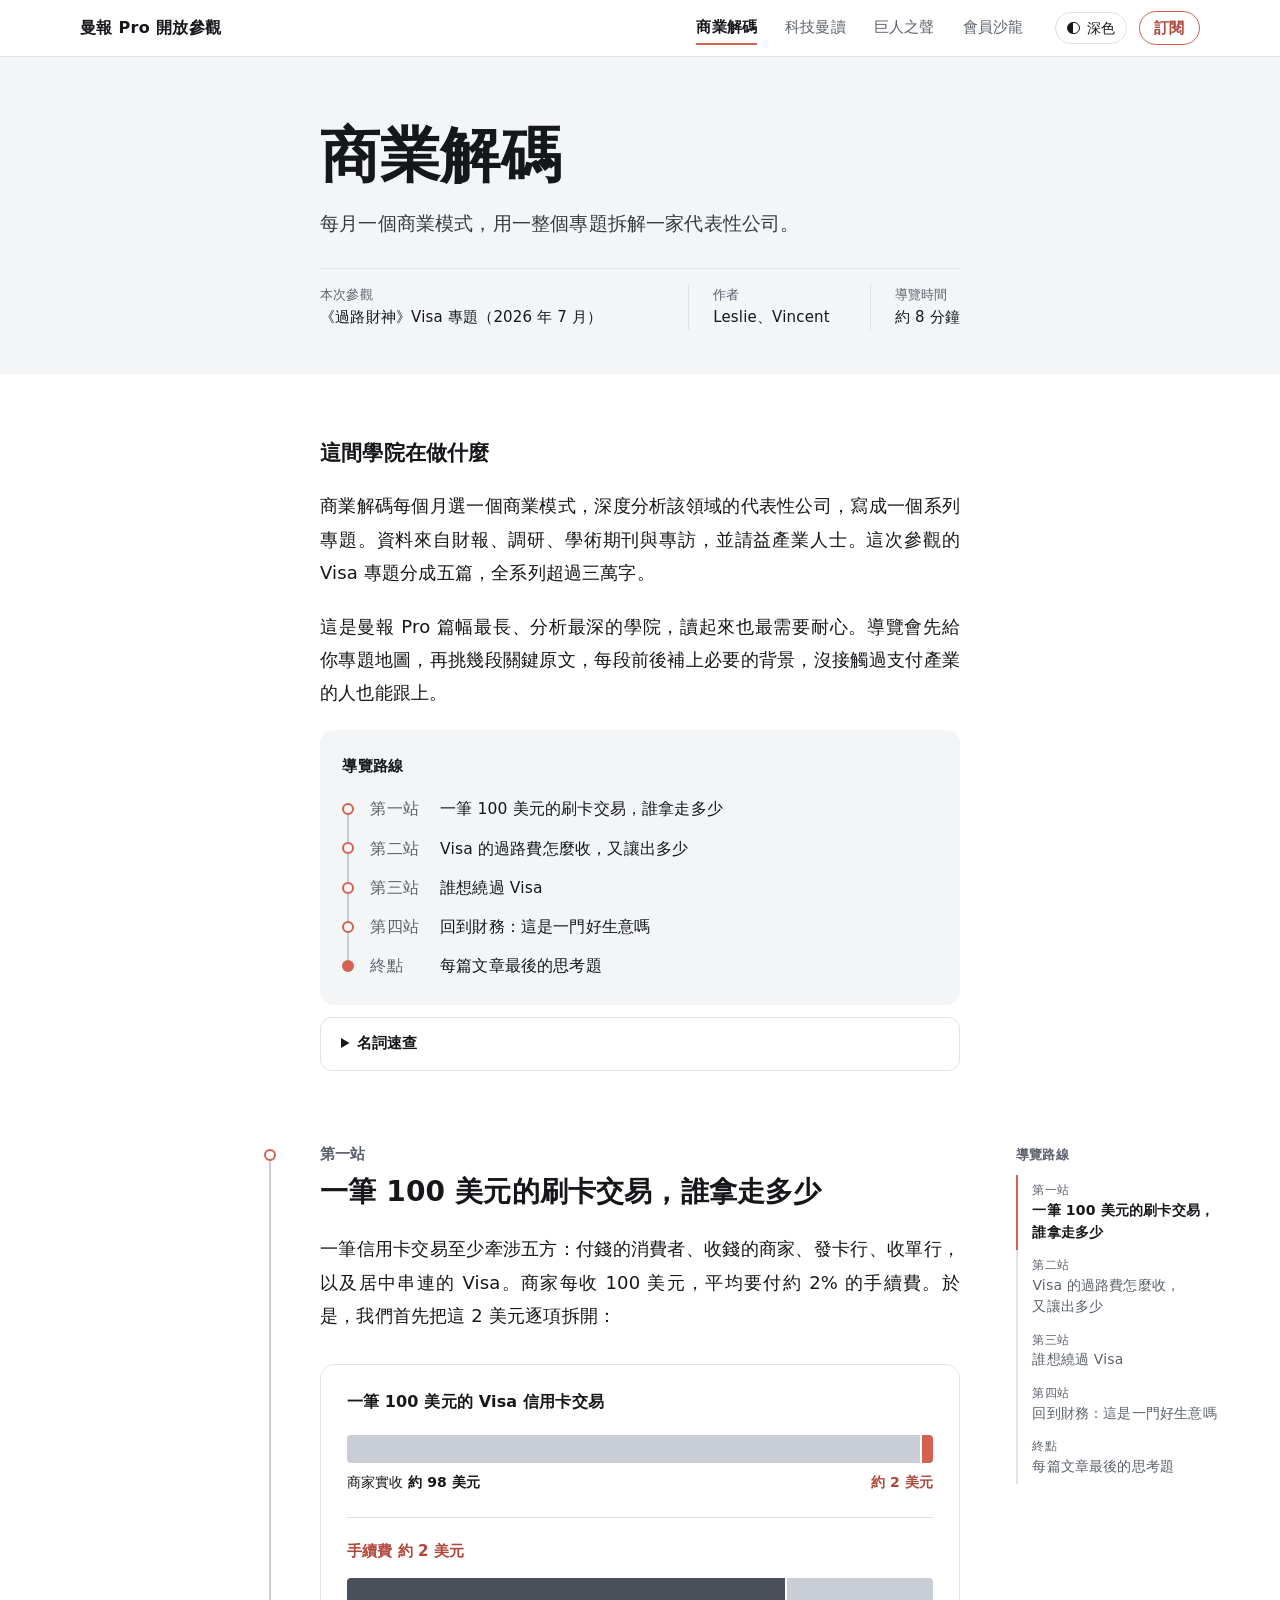
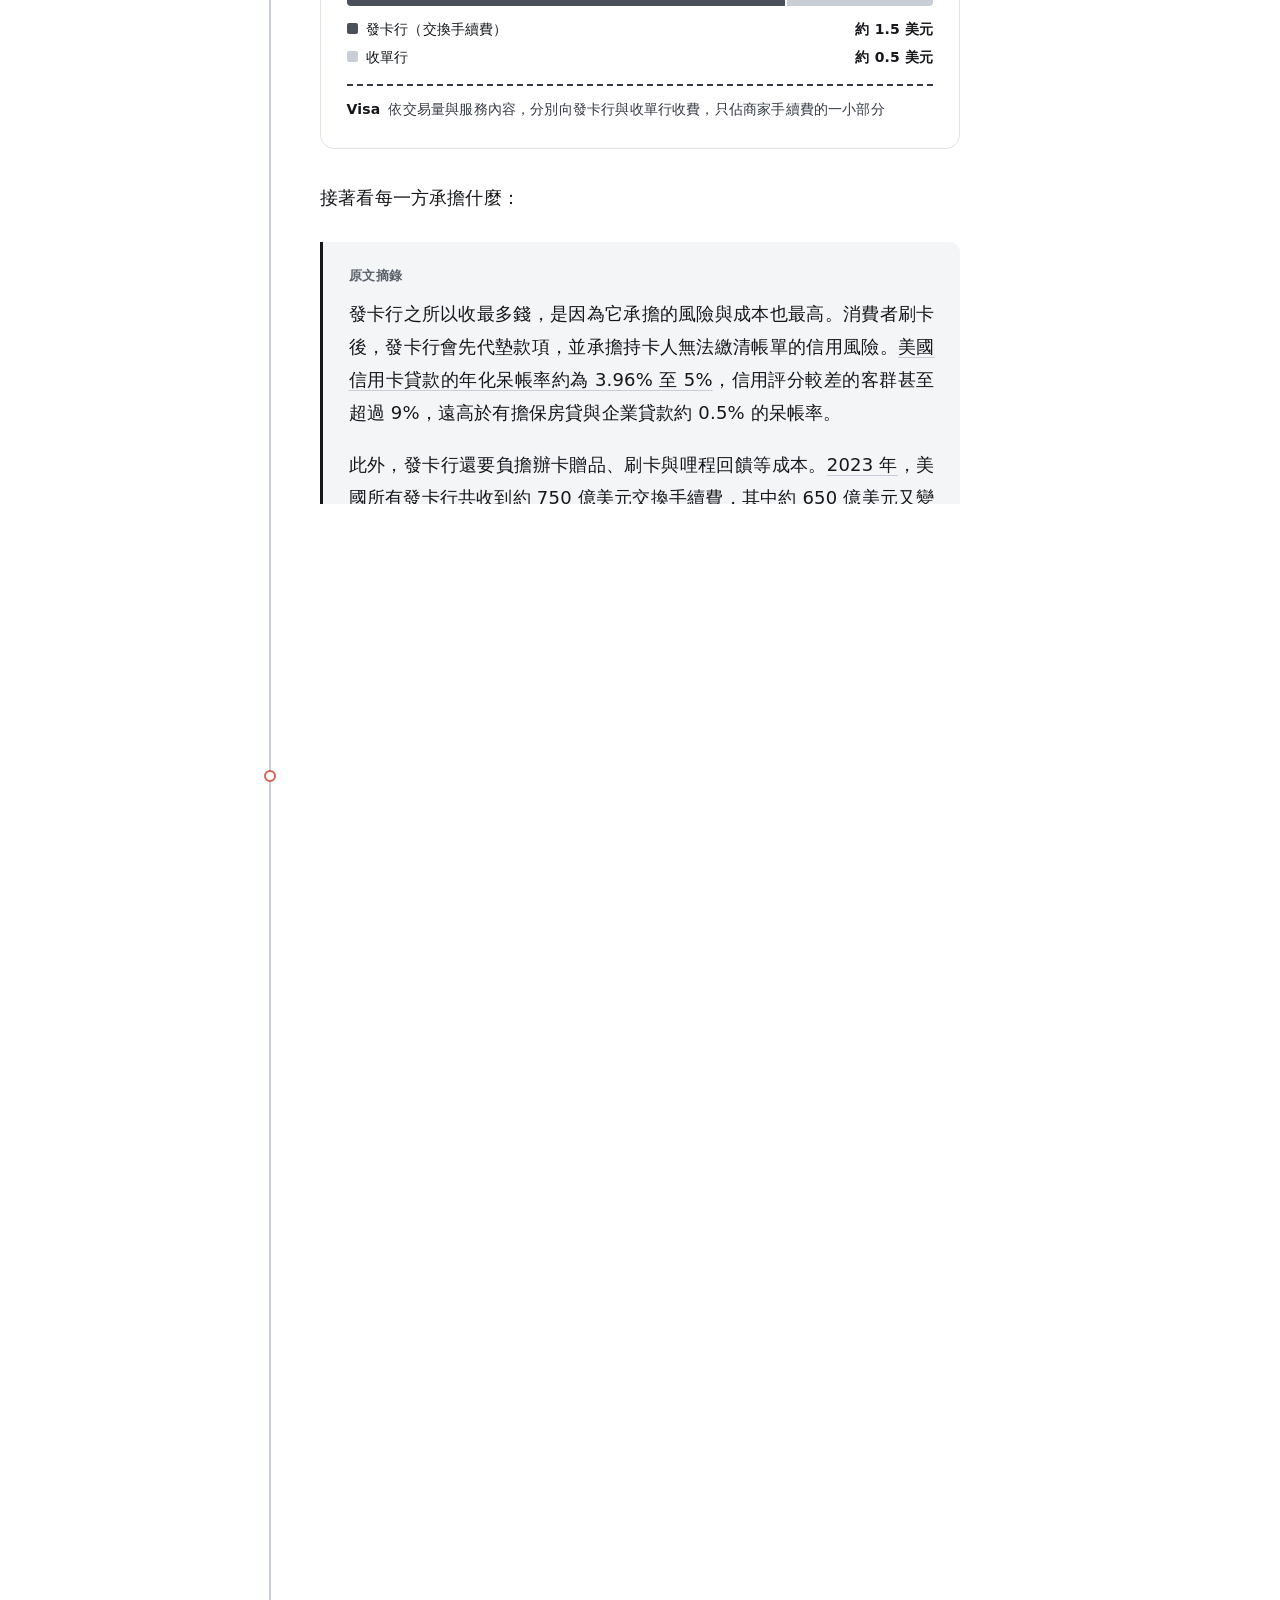
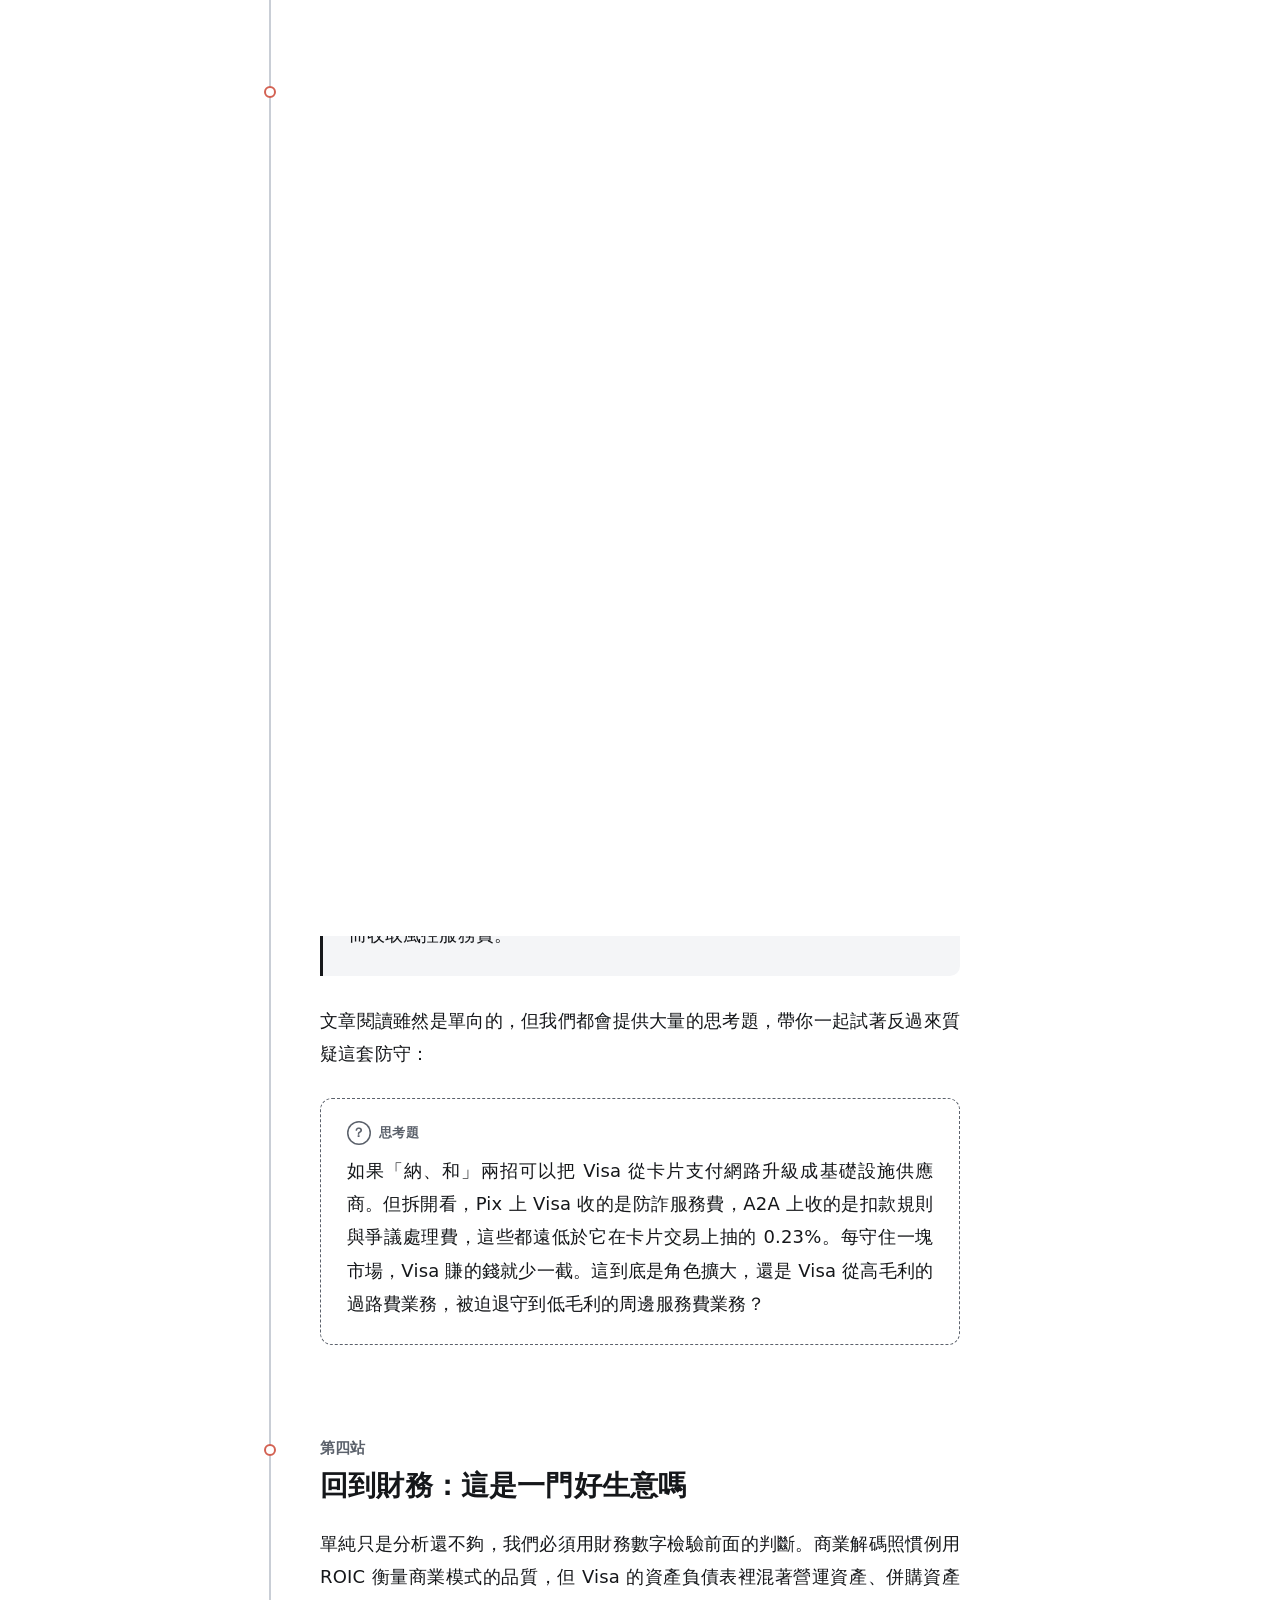
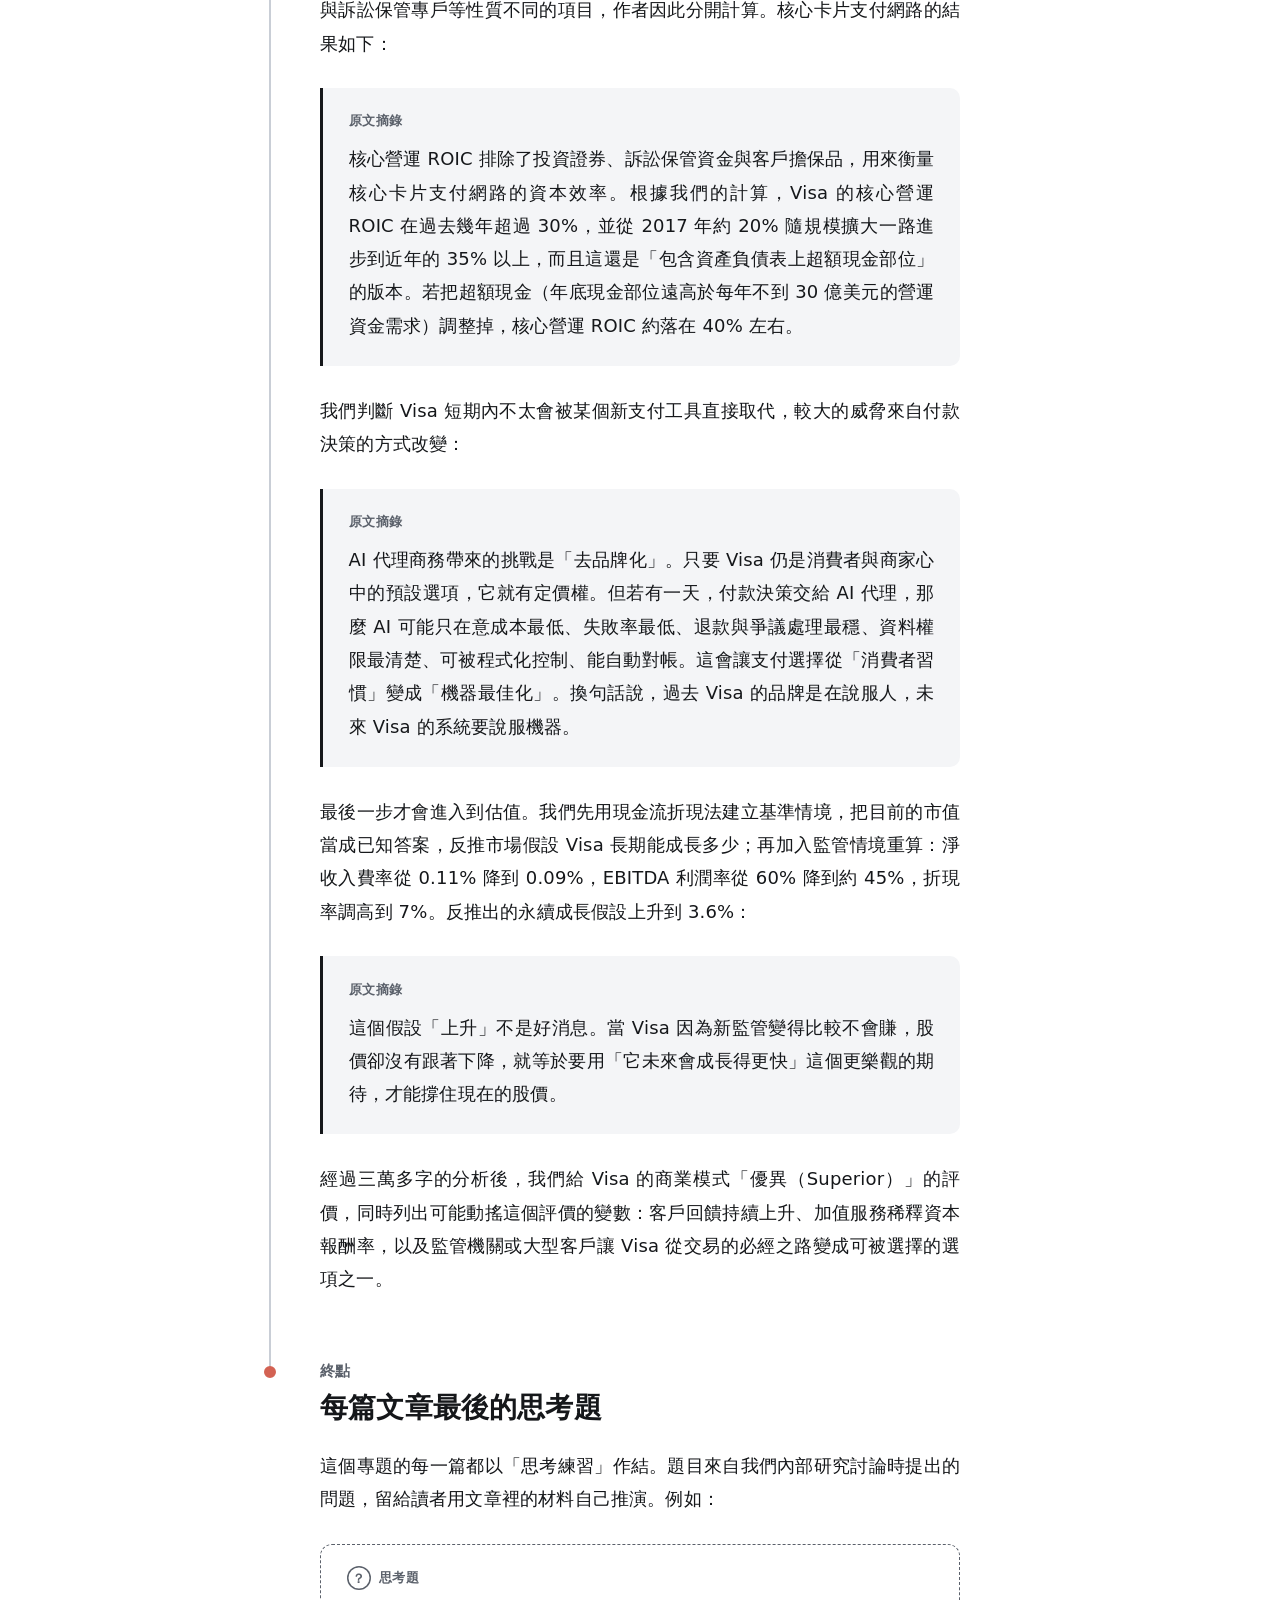
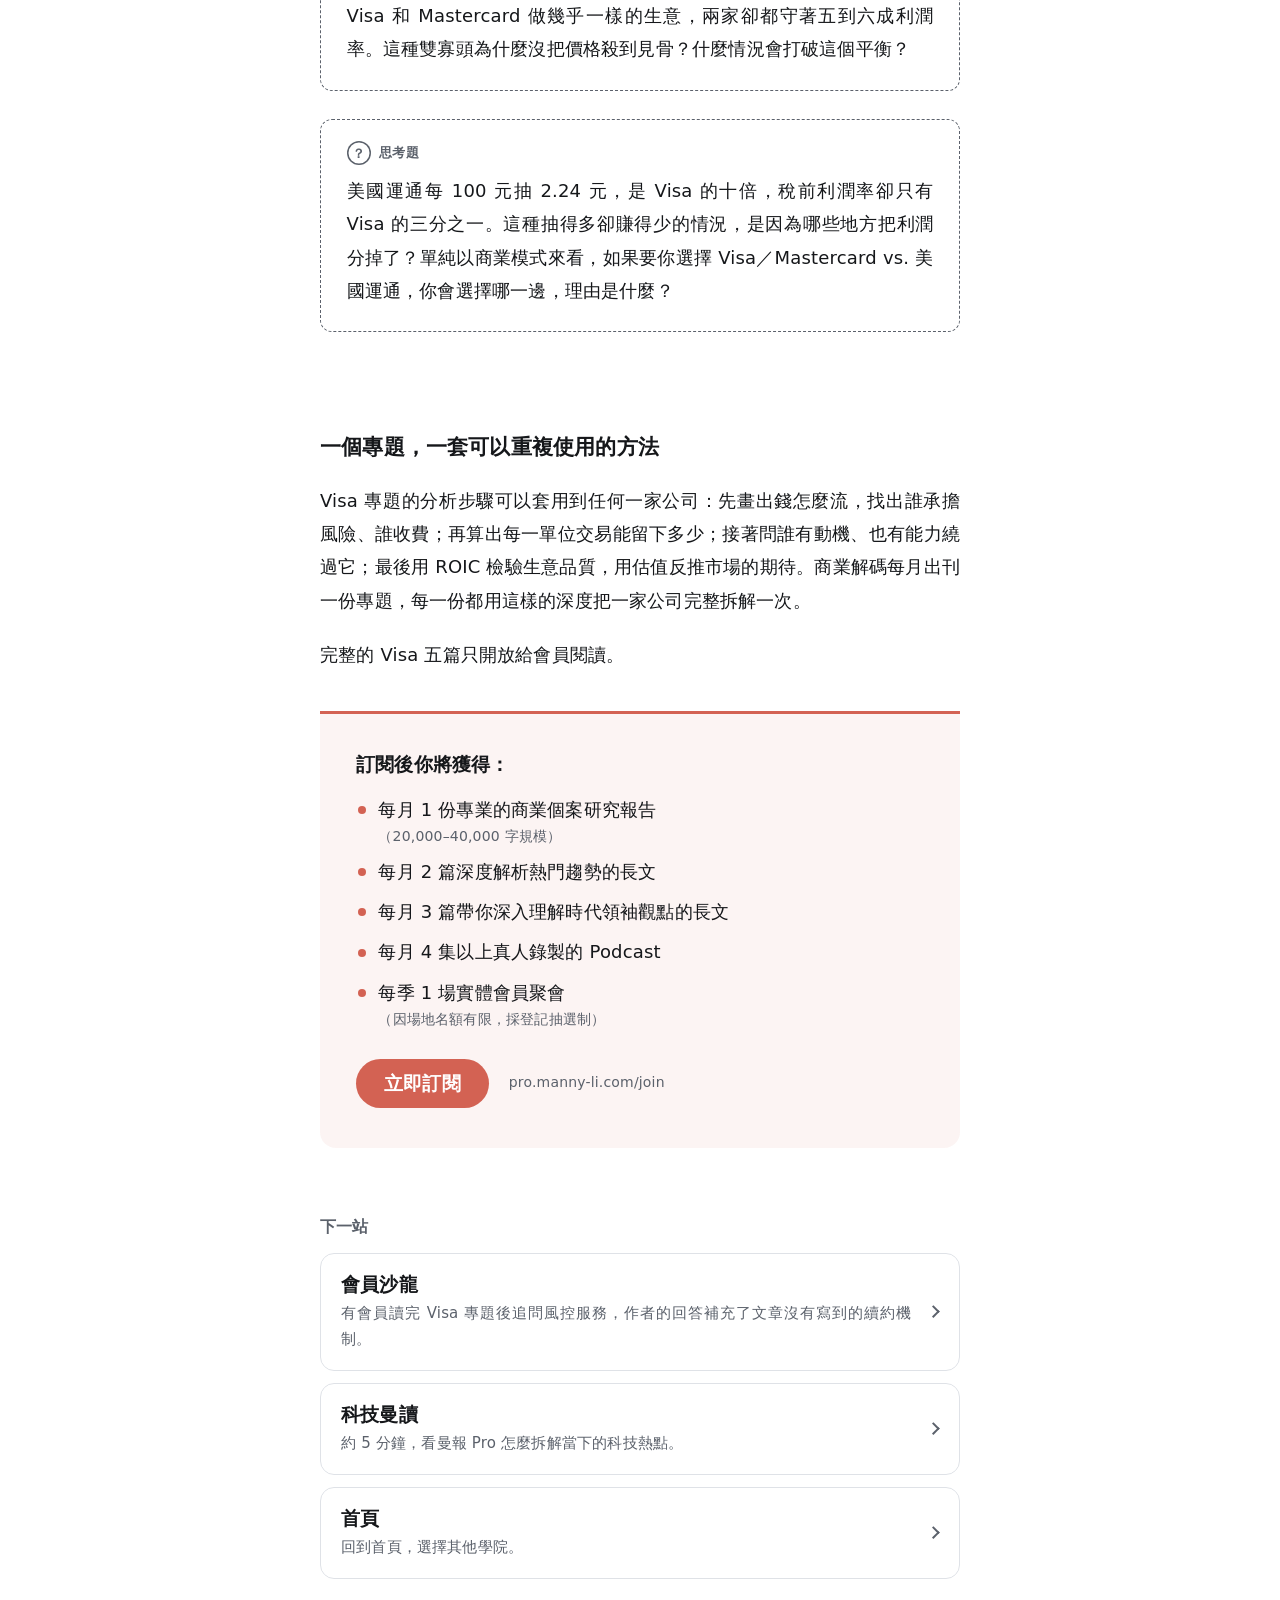
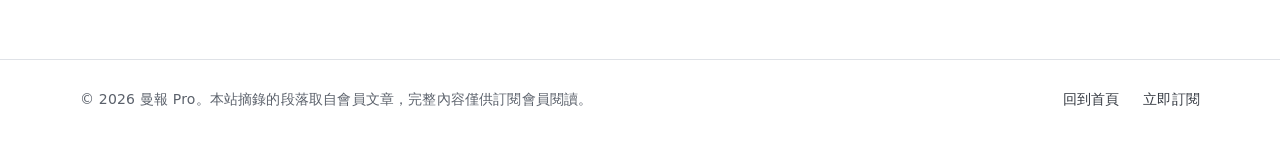
==== commit df6b0373: "Add files via upload" ====
--- a/decode.html
+++ b/decode.html
@@ -30,11 +30,11 @@
 </div>
 </header>
 <main id="main">
-<div class="wrap"><div class="col"><header class="page-head"><h1 class="page-title">商業解碼</h1><p class="page-lede">每月一個商業模式，用一整個專題拆解一家代表性公司。</p><dl class="meta"><div><dt>本次參觀</dt><dd>《過路財神》Visa 專題（2026 年 7 月）</dd></div><div><dt>作者</dt><dd>Leslie、Vincent</dd></div><div><dt>導覽時間</dt><dd>約 8 分鐘</dd></div></dl></header><section class="section" aria-labelledby="sec-0"><h2 class="section-title" id="sec-0">這間學院在做什麼</h2><div class="prose"><p>商業解碼每個月選一個商業模式，深度分析該領域的代表性公司，寫成一個系列專題。資料來自財報、調研、學術期刊與專訪，並請益產業人士。這次參觀的 Visa 專題分成五篇，全系列超過三萬字。</p><p>這是曼報 Pro 篇幅最長、分析最深的學院，讀起來也最需要耐心。導覽會先給你專題地圖，再挑幾段關鍵原文，每段前後補上必要的背景，沒接觸過支付產業的人也能跟上。</p><nav class="route" aria-label="導覽路線"><p class="route-title">導覽路線</p><ol><li><a href="#stop-1"><span class="route-label">第一站</span><span class="route-name">一筆 100 美元的刷卡交易，誰拿走多少</span></a></li><li><a href="#stop-2"><span class="route-label">第二站</span><span class="route-name">Visa 的過路費怎麼收，又讓出多少</span></a></li><li><a href="#stop-3"><span class="route-label">第三站</span><span class="route-name">誰想繞過 Visa</span></a></li><li><a href="#stop-4"><span class="route-label">第四站</span><span class="route-name">回到財務：這是一門好生意嗎</span></a></li><li><a href="#stop-5"><span class="route-label">終點</span><span class="route-name">每篇文章最後的思考題</span></a></li></ol></nav><details class="glossary"><summary>名詞速查</summary><dl><dt>發卡行</dt><dd>發信用卡給消費者的銀行，負責額度、帳單與收款，也承擔持卡人繳不出卡費的風險。</dd><dt>收單行</dt><dd>替商家處理刷卡收款的銀行，把款項撥給商家。</dd><dt>交換手續費</dt><dd>商家手續費中支付給發卡行的部分，也是其中最大的一塊。</dd><dt>客戶回饋</dt><dd>Visa 為留住發卡行、商家與合作夥伴而讓出的折讓、預付現金、退佣與獎金。</dd><dt>ROIC</dt><dd>投入資本報酬率，衡量一門生意投入的資本每年能創造多少稅後營業利益。</dd></dl></details></div></section><div class="stops"><section class="stop" id="stop-1" aria-labelledby="stop-1-h"><h2 class="stop-head" id="stop-1-h"><span class="stop-label">第一站</span><span class="stop-title">一筆 100 美元的刷卡交易，誰拿走多少</span></h2><div class="prose"><p>一筆信用卡交易至少牽涉五方：付錢的消費者、收錢的商家、發卡行、收單行，以及居中串連的 Visa。商家每收 100 美元，平均要付約 2% 的手續費。於是，我們首先把這 2 美元逐項拆開：</p><figure class="breakdown"><figcaption class="breakdown-title">一筆 100 美元的 Visa 信用卡交易</figcaption><div class="bar" aria-hidden="true"><span class="s-soft" style="flex:98"></span><span class="s-brand" style="flex:2"></span></div><div class="bar-legend"><span>商家實收 <span class="v">約 98 美元</span></span><span class="is-brand"><span class="v">約 2 美元</span></span></div><div class="zoom"><p class="zoom-title">手續費 約 2 美元</p><div class="bar" aria-hidden="true"><span class="s-strong" style="flex:1.5"></span><span class="s-soft" style="flex:0.5"></span></div><ul class="legend"><li><span class="sw s-strong" aria-hidden="true"></span><span>發卡行（交換手續費）</span><span class="v">約 1.5 美元</span></li><li><span class="sw s-soft" aria-hidden="true"></span><span>收單行</span><span class="v">約 0.5 美元</span></li></ul><p class="visa-note"><span class="k">Visa</span>依交易量與服務內容，分別向發卡行與收單行收費，只佔商家手續費的一小部分</p></div></figure><p>接著看每一方承擔什麼：</p><figure class="excerpt"><figcaption>原文摘錄</figcaption><blockquote><p>發卡行之所以收最多錢，是因為它承擔的風險與成本也最高。消費者刷卡後，發卡行會先代墊款項，並承擔持卡人無法繳清帳單的信用風險。<a href="https://www.newyorkfed.org/medialibrary/media/research/staff_reports/sr1143.pdf" target="_blank" rel="noopener">美國信用卡貸款的年化呆帳率約為 3.96% 至 5%</a>，信用評分較差的客群甚至超過 9%，遠高於有擔保房貸與企業貸款約 0.5% 的呆帳率。</p><p>此外，發卡行還要負擔辦卡贈品、刷卡與哩程回饋等成本。<a href="https://www.newyorkfed.org/medialibrary/media/research/staff_reports/sr1143.pdf" target="_blank" rel="noopener">2023 年</a>，美國所有發卡行共收到約 750 億美元交換手續費，其中約 650 億美元又變成各種給持卡人的回饋，佔比近 86%。</p></blockquote></figure><p>Visa 不發卡、不放款，也不承擔持卡人的信用風險，分到的錢最少，營業利益率卻約六成。這個落差是整個專題的起點：Visa 憑什麼留下這麼高比例的利潤？</p></div></section><section class="stop" id="stop-2" aria-labelledby="stop-2-h"><h2 class="stop-head" id="stop-2-h"><span class="stop-label">第二站</span><span class="stop-title">Visa 的過路費怎麼收，又讓出多少</span></h2><div class="prose"><p>Visa 每筆分得不多，靠的是量。2025 財年它處理了約 2,575 億筆交易、13.9 兆美元的支付金額。我們用財報數字把營收換算成兩個單位：</p><figure class="breakdown"><figcaption class="breakdown-title">Visa 的兩種收費方式（2025 財年）</figcaption><div class="stats"><div class="stat"><p class="stat-k">按金額</p><p class="stat-v">0.23<small>美元</small></p><p class="stat-d">每處理 100 美元，約收 0.23 美元（服務收入加跨境交易收入）</p></div><div class="stat"><p class="stat-k">按筆數</p><p class="stat-v">0.08<small>美元</small></p><p class="stat-d">每處理 1 筆交易，約收 0.08 美元（資料處理收入）</p></div></div></figure><p>收進來的錢，有一大塊要讓出去。Visa 為了留住大型發卡行與商家，每年要提供大筆客戶回饋：</p><figure class="excerpt"><figcaption>原文摘錄</figcaption><blockquote><p>以 2025 財年為例，Visa 在扣除客戶回饋之前的總收入（gross revenue）約 558 億美元，其中將近 158 億美元必須作為客戶回饋讓利出去，佔比高達三成。而且這個比例還在逐年升高，2015 年時大約只佔 17%，如今已經超過 28%。</p></blockquote></figure><p>這個數字在後續的分析會再出現，成為評估 Visa 商業模式的關鍵項目。所有分析之間都彼此接續，前面找到的問題，會在後面換一個角度重新檢驗。</p></div></section><section class="stop" id="stop-3" aria-labelledby="stop-3-h"><h2 class="stop-head" id="stop-3-h"><span class="stop-label">第三站</span><span class="stop-title">誰想繞過 Visa</span></h2><div class="prose"><p>接著，來到產業競爭分析。我們依切入點把支付市場的新業者分成三類：從消費者端切入的 Apple Pay，從商家端切入的 Stripe，以及同時對接兩端的 PayPal、LINE Pay。Apple 的例子最能說明 Visa 的處境：</p><figure class="excerpt"><figcaption>原文摘錄</figcaption><blockquote><p>Apple Card 目前使用 Mastercard 網路，<a href="https://www.reuters.com/business/finance/visa-bids-100-million-replace-mastercard-apples-new-credit-card-partner-wsj-2025-04-01/" target="_blank" rel="noopener">Visa 曾出價一億美元爭取合作</a>，但未能成功。這代表在 Apple 主導的支付產品中，卡片組織已成為可以比價與替換的供應商。Visa 若想成為 Apple Card 的合作網路，就得降價或提出更好的合作條件；若不爭取，Apple Card 持續成長的交易量就會繼續流向競爭對手。</p></blockquote></figure><p>我們也評估兩條真正可能讓交易不經過卡片網路的路徑：印度 UPI、巴西 Pix 這類即時轉帳，以及穩定幣。Visa 的回應分成「納」與「和」。「納」是提早把新技術收進產品線，例如收購開放銀行業者 Tink、用穩定幣做銀行間結算；「和」則用在自己無法主導的市場：</p><figure class="excerpt"><figcaption>原文摘錄</figcaption><blockquote><p>這類市場通常已由政府或當地平台掌握。Visa 會與市場主導者合作，改靠支付系統周邊的服務收費。以巴西央行主導的即時支付系統 Pix 為例，Visa 推出帳戶對帳戶支付防詐服務（Visa Protect for A2A Payments），把原本用於卡片交易的詐欺偵測與風險評分能力<a href="https://www.visa.com.br/sobre-a-visa/noticias-visa/nova-sala-de-imprensa/visa-revela-tendencias-inovacoes-meios-pagamento-2025.html" target="_blank" rel="noopener">接入 Pix</a>，轉而收取風控服務費。</p></blockquote></figure><p>文章閱讀雖然是單向的，但我們都會提供大量的思考題，帶你一起試著反過來質疑這套防守：</p><aside class="question" aria-label="思考題"><p class="question-label">思考題</p><p class="question-text">如果「納、和」兩招可以把 Visa 從卡片支付網路升級成基礎設施供應商。但拆開看，Pix 上 Visa 收的是防詐服務費，A2A 上收的是扣款規則與爭議處理費，這些都遠低於它在卡片交易上抽的 0.23%。每守住一塊市場，Visa 賺的錢就少一截。這到底是角色擴大，還是 Visa 從高毛利的過路費業務，被迫退守到低毛利的周邊服務費業務？</p></aside></div></section><section class="stop" id="stop-4" aria-labelledby="stop-4-h"><h2 class="stop-head" id="stop-4-h"><span class="stop-label">第四站</span><span class="stop-title">回到財務：這是一門好生意嗎</span></h2><div class="prose"><p>單純只是分析還不夠，我們必須用財務數字檢驗前面的判斷。商業解碼照慣例用 ROIC 衡量商業模式的品質，但 Visa 的資產負債表裡混著營運資產、併購資產與訴訟保管專戶等性質不同的項目，作者因此分開計算。核心卡片支付網路的結果如下：</p><figure class="excerpt"><figcaption>原文摘錄</figcaption><blockquote><p>核心營運 ROIC 排除了投資證券、訴訟保管資金與客戶擔保品，用來衡量核心卡片支付網路的資本效率。根據我們的計算，Visa 的核心營運 ROIC 在過去幾年超過 30%，並從 2017 年約 20% 隨規模擴大一路進步到近年的 35% 以上，而且這還是「包含資產負債表上超額現金部位」的版本。若把超額現金（年底現金部位遠高於每年不到 30 億美元的營運資金需求）調整掉，核心營運 ROIC 約落在 40% 左右。</p></blockquote></figure><p>我們判斷 Visa 短期內不太會被某個新支付工具直接取代，較大的威脅來自付款決策的方式改變：</p><figure class="excerpt"><figcaption>原文摘錄</figcaption><blockquote><p>AI 代理商務帶來的挑戰是「去品牌化」。只要 Visa 仍是消費者與商家心中的預設選項，它就有定價權。但若有一天，付款決策交給 AI 代理，那麼 AI 可能只在意成本最低、失敗率最低、退款與爭議處理最穩、資料權限最清楚、可被程式化控制、能自動對帳。這會讓支付選擇從「消費者習慣」變成「機器最佳化」。換句話說，過去 Visa 的品牌是在說服人，未來 Visa 的系統要說服機器。</p></blockquote></figure><p>最後一步才會進入到估值。我們先用現金流折現法建立基準情境，把目前的市值當成已知答案，反推市場假設 Visa 長期能成長多少；再加入監管情境重算：淨收入費率從 0.11% 降到 0.09%，EBITDA 利潤率從 60% 降到約 45%，折現率調高到 7%。反推出的永續成長假設上升到 3.6%：</p><figure class="excerpt"><figcaption>原文摘錄</figcaption><blockquote><p>這個假設「上升」不是好消息。當 Visa 因為新監管變得比較不會賺，股價卻沒有跟著下降，就等於要用「它未來會成長得更快」這個更樂觀的期待，才能撐住現在的股價。</p></blockquote></figure><p>經過三萬多字的分析後，我們給 Visa 的商業模式「優異（Superior）」的評價，同時列出可能動搖這個評價的變數：客戶回饋持續上升、加值服務稀釋資本報酬率，以及監管機關或大型客戶讓 Visa 從交易的必經之路變成可被選擇的選項之一。</p></div></section><section class="stop" id="stop-5" aria-labelledby="stop-5-h"><h2 class="stop-head" id="stop-5-h"><span class="stop-label">終點</span><span class="stop-title">每篇文章最後的思考題</span></h2><div class="prose"><p>這個專題的每一篇都以「思考練習」作結。題目來自我們內部研究討論時提出的問題，留給讀者用文章裡的材料自己推演。例如：</p><aside class="question" aria-label="思考題"><p class="question-label">思考題</p><p class="question-text">Visa 和 Mastercard 做幾乎一樣的生意，兩家卻都守著五到六成利潤率。這種雙寡頭為什麼沒把價格殺到見骨？什麼情況會打破這個平衡？</p></aside><aside class="question" aria-label="思考題"><p class="question-label">思考題</p><p class="question-text">美國運通每 100 元抽 2.24 元，是 Visa 的十倍，稅前利潤率卻只有 Visa 的三分之一。這種抽得多卻賺得少的情況，是因為哪些地方把利潤分掉了？單純以商業模式來看，如果要你選擇 Visa／Mastercard vs. 美國運通，你會選擇哪一邊，理由是什麼？</p></aside></div></section></div><section class="section" aria-labelledby="sec-8"><h2 class="section-title" id="sec-8">一個專題，一套可以重複使用的方法</h2><div class="prose"><p>Visa 專題的分析步驟可以套用到任何一家公司：先畫出錢怎麼流，找出誰承擔風險、誰收費；再算出每一單位交易能留下多少；接著問誰有動機、也有能力繞過它；最後用 ROIC 檢驗生意品質，用估值反推市場的期待。商業解碼每月出刊一份專題，每一份都用這樣的深度把一家公司完整拆解一次。</p><p>完整的 Visa 五篇只開放給會員閱讀。</p><section class="cta" aria-label="訂閱方案"><h2 class="cta-title">訂閱後你將獲得：</h2><ul class="cta-list"><li>每月 1 份專業的商業個案研究報告（20,000–40,000 字規模）</li><li>每月 2 篇深度解析熱門趨勢的長文</li><li>每月 3 篇帶你深入理解時代領袖觀點的長文</li><li>每月 4 集以上真人錄製的 Podcast</li><li>每季 1 場實體會員聚會（因場地名額有限，採登記抽選制）</li></ul><div class="cta-action"><a class="btn-primary" href="https://pro.manny-li.com/join">立即訂閱</a><a class="cta-url" href="https://pro.manny-li.com/join">pro.manny-li.com/join</a></div></section></div></section><nav class="next" aria-labelledby="next-title"><h2 class="next-title" id="next-title">下一站</h2><ul><li><a href="salon.html"><span class="next-name">會員沙龍</span><span class="next-desc">有會員讀完 Visa 專題後追問風控服務，作者的回答補充了文章沒有寫到的續約機制。</span></a></li><li><a href="tech.html"><span class="next-name">科技曼讀</span><span class="next-desc">約 5 分鐘，看曼報 Pro 怎麼拆解當下的科技熱點。</span></a></li><li><a href="index.html"><span class="next-name">首頁</span><span class="next-desc">回到首頁，選擇其他學院。</span></a></li></ul></nav></div></div>
+<header class="page-head"><div class="wrap"><div class="col"><h1 class="page-title">商業解碼</h1><p class="page-lede">每月一個商業模式，用一整個專題拆解一家代表性公司。</p><dl class="meta meta-3"><div><dt>本次參觀</dt><dd>《過路財神》Visa 專題（2026 年 7 月）</dd></div><div><dt>作者</dt><dd>Leslie、Vincent</dd></div><div><dt>導覽時間</dt><dd>約 8 分鐘</dd></div></dl></div></div></header><div class="wrap"><div class="col"><section class="section" aria-labelledby="sec-0"><h2 class="section-title" id="sec-0">這間學院在做什麼</h2><div class="prose"><p>商業解碼每個月選一個商業模式，深度分析該領域的代表性公司，寫成一個系列專題。資料來自財報、調研、學術期刊與專訪，並請益產業人士。這次參觀的 Visa 專題分成五篇，全系列超過三萬字。</p><p>這是曼報 Pro 篇幅最長、分析最深的學院，讀起來也最需要耐心。導覽會先給你專題地圖，再挑幾段關鍵原文，每段前後補上必要的背景，沒接觸過支付產業的人也能跟上。</p><nav class="route" aria-label="導覽路線"><p class="route-title">導覽路線</p><ol><li><a href="#stop-1"><span class="route-label">第一站</span><span class="route-name">一筆 100 美元的刷卡交易，誰拿走多少</span></a></li><li><a href="#stop-2"><span class="route-label">第二站</span><span class="route-name">Visa 的過路費怎麼收，又讓出多少</span></a></li><li><a href="#stop-3"><span class="route-label">第三站</span><span class="route-name">誰想繞過 Visa</span></a></li><li><a href="#stop-4"><span class="route-label">第四站</span><span class="route-name">回到財務：這是一門好生意嗎</span></a></li><li><a href="#stop-5"><span class="route-label">終點</span><span class="route-name">每篇文章最後的思考題</span></a></li></ol></nav><details class="glossary"><summary>名詞速查</summary><dl><dt>發卡行</dt><dd>發信用卡給消費者的銀行，負責額度、帳單與收款，也承擔持卡人繳不出卡費的風險。</dd><dt>收單行</dt><dd>替商家處理刷卡收款的銀行，把款項撥給商家。</dd><dt>交換手續費</dt><dd>商家手續費中支付給發卡行的部分，也是其中最大的一塊。</dd><dt>客戶回饋</dt><dd>Visa 為留住發卡行、商家與合作夥伴而讓出的折讓、預付現金、退佣與獎金。</dd><dt>ROIC</dt><dd>投入資本報酬率，衡量一門生意投入的資本每年能創造多少稅後營業利益。</dd></dl></details></div></section><div class="stops"><nav class="toc" aria-label="本頁站點"><div class="toc-inner"><p class="toc-title">導覽路線</p><ol><li><a href="#stop-1" data-stop="stop-1"><span class="toc-label">第一站</span><span class="toc-name">一筆 100 美元的刷卡交易，誰拿走多少</span></a></li><li><a href="#stop-2" data-stop="stop-2"><span class="toc-label">第二站</span><span class="toc-name">Visa 的過路費怎麼收，又讓出多少</span></a></li><li><a href="#stop-3" data-stop="stop-3"><span class="toc-label">第三站</span><span class="toc-name">誰想繞過 Visa</span></a></li><li><a href="#stop-4" data-stop="stop-4"><span class="toc-label">第四站</span><span class="toc-name">回到財務：這是一門好生意嗎</span></a></li><li><a href="#stop-5" data-stop="stop-5"><span class="toc-label">終點</span><span class="toc-name">每篇文章最後的思考題</span></a></li></ol></div></nav><section class="stop" id="stop-1" aria-labelledby="stop-1-h"><h2 class="stop-head" id="stop-1-h"><span class="stop-label">第一站</span><span class="stop-title">一筆 100 美元的刷卡交易，誰拿走多少</span></h2><div class="prose"><p>一筆信用卡交易至少牽涉五方：付錢的消費者、收錢的商家、發卡行、收單行，以及居中串連的 Visa。商家每收 100 美元，平均要付約 2% 的手續費。於是，我們首先把這 2 美元逐項拆開：</p><figure class="breakdown"><figcaption class="breakdown-title">一筆 100 美元的 Visa 信用卡交易</figcaption><div class="bar" aria-hidden="true"><span class="s-soft" style="flex:98"></span><span class="s-brand" style="flex:2"></span></div><div class="bar-legend"><span>商家實收 <span class="v">約 98 美元</span></span><span class="is-brand"><span class="v">約 2 美元</span></span></div><div class="zoom"><p class="zoom-title">手續費 約 2 美元</p><div class="bar" aria-hidden="true"><span class="s-strong" style="flex:1.5"></span><span class="s-soft" style="flex:0.5"></span></div><ul class="legend"><li><span class="sw s-strong" aria-hidden="true"></span><span>發卡行（交換手續費）</span><span class="v">約 1.5 美元</span></li><li><span class="sw s-soft" aria-hidden="true"></span><span>收單行</span><span class="v">約 0.5 美元</span></li></ul><p class="visa-note"><span class="k">Visa</span>依交易量與服務內容，分別向發卡行與收單行收費，只佔商家手續費的一小部分</p></div></figure><p>接著看每一方承擔什麼：</p><figure class="excerpt"><figcaption>原文摘錄</figcaption><blockquote><p>發卡行之所以收最多錢，是因為它承擔的風險與成本也最高。消費者刷卡後，發卡行會先代墊款項，並承擔持卡人無法繳清帳單的信用風險。<a href="https://www.newyorkfed.org/medialibrary/media/research/staff_reports/sr1143.pdf" target="_blank" rel="noopener">美國信用卡貸款的年化呆帳率約為 3.96% 至 5%</a>，信用評分較差的客群甚至超過 9%，遠高於有擔保房貸與企業貸款約 0.5% 的呆帳率。</p><p>此外，發卡行還要負擔辦卡贈品、刷卡與哩程回饋等成本。<a href="https://www.newyorkfed.org/medialibrary/media/research/staff_reports/sr1143.pdf" target="_blank" rel="noopener">2023 年</a>，美國所有發卡行共收到約 750 億美元交換手續費，其中約 650 億美元又變成各種給持卡人的回饋，佔比近 86%。</p></blockquote></figure><p>Visa 不發卡、不放款，也不承擔持卡人的信用風險，分到的錢最少，營業利益率卻約六成。這個落差是整個專題的起點：Visa 憑什麼留下這麼高比例的利潤？</p></div></section><section class="stop" id="stop-2" aria-labelledby="stop-2-h"><h2 class="stop-head" id="stop-2-h"><span class="stop-label">第二站</span><span class="stop-title">Visa 的過路費怎麼收，又讓出多少</span></h2><div class="prose"><p>Visa 每筆分得不多，靠的是量。2025 財年它處理了約 2,575 億筆交易、13.9 兆美元的支付金額。我們用財報數字把營收換算成兩個單位：</p><figure class="breakdown"><figcaption class="breakdown-title">Visa 的兩種收費方式（2025 財年）</figcaption><div class="stats"><div class="stat"><p class="stat-k">按金額</p><p class="stat-v">0.23<small>美元</small></p><p class="stat-d">每處理 100 美元，約收 0.23 美元（服務收入加跨境交易收入）</p></div><div class="stat"><p class="stat-k">按筆數</p><p class="stat-v">0.08<small>美元</small></p><p class="stat-d">每處理 1 筆交易，約收 0.08 美元（資料處理收入）</p></div></div></figure><p>收進來的錢，有一大塊要讓出去。Visa 為了留住大型發卡行與商家，每年要提供大筆客戶回饋：</p><figure class="excerpt"><figcaption>原文摘錄</figcaption><blockquote><p>以 2025 財年為例，Visa 在扣除客戶回饋之前的總收入（gross rev­enue）約 558 億美元，其中將近 158 億美元必須作為客戶回饋讓利出去，佔比高達三成。而且這個比例還在逐年升高，2015 年時大約只佔 17%，如今已經超過 28%。</p></blockquote></figure><p>這個數字在後續的分析會再出現，成為評估 Visa 商業模式的關鍵項目。所有分析之間都彼此接續，前面找到的問題，會在後面換一個角度重新檢驗。</p></div></section><section class="stop" id="stop-3" aria-labelledby="stop-3-h"><h2 class="stop-head" id="stop-3-h"><span class="stop-label">第三站</span><span class="stop-title">誰想繞過 Visa</span></h2><div class="prose"><p>接著，來到產業競爭分析。我們依切入點把支付市場的新業者分成三類：從消費者端切入的 Apple Pay，從商家端切入的 Stripe，以及同時對接兩端的 Pay­Pal、LINE Pay。Apple 的例子最能說明 Visa 的處境：</p><figure class="excerpt"><figcaption>原文摘錄</figcaption><blockquote><p>Apple Card 目前使用 Mas­ter­card 網路，<a href="https://www.reuters.com/business/finance/visa-bids-100-million-replace-mastercard-apples-new-credit-card-partner-wsj-2025‑04‑01/" target="_blank" rel="noopener">Visa 曾出價一億美元爭取合作</a>，但未能成功。這代表在 Apple 主導的支付產品中，卡片組織已成為可以比價與替換的供應商。Visa 若想成為 Apple Card 的合作網路，就得降價或提出更好的合作條件；若不爭取，Apple Card 持續成長的交易量就會繼續流向競爭對手。</p></blockquote></figure><p>我們也評估兩條真正可能讓交易不經過卡片網路的路徑：印度 UPI、巴西 Pix 這類即時轉帳，以及穩定幣。Visa 的回應分成「納」與「和」。「納」是提早把新技術收進產品線，例如收購開放銀行業者 Tink、用穩定幣做銀行間結算；「和」則用在自己無法主導的市場：</p><figure class="excerpt"><figcaption>原文摘錄</figcaption><blockquote><p>這類市場通常已由政府或當地平台掌握。Visa 會與市場主導者合作，改靠支付系統周邊的服務收費。以巴西央行主導的即時支付系統 Pix 為例，Visa 推出帳戶對帳戶支付防詐服務（Visa Pro­tect for A2A Pay­ments），把原本用於卡片交易的詐欺偵測與風險評分能力<a href="https://www.visa.com.br/sobre-a-visa/noticias-visa/nova-sala-de-imprensa/visa-revela-tendencias-inovacoes-meios-pagamento-2025.html" target="_blank" rel="noopener">接入 Pix</a>，轉而收取風控服務費。</p></blockquote></figure><p>文章閱讀雖然是單向的，但我們都會提供大量的思考題，帶你一起試著反過來質疑這套防守：</p><aside class="question" aria-label="思考題"><p class="question-label"><span class="q-mark" aria-hidden="true">？</span>思考題</p><p class="question-text">如果「納、和」兩招可以把 Visa 從卡片支付網路升級成基礎設施供應商。但拆開看，Pix 上 Visa 收的是防詐服務費，A2A 上收的是扣款規則與爭議處理費，這些都遠低於它在卡片交易上抽的 0.23%。每守住一塊市場，Visa 賺的錢就少一截。這到底是角色擴大，還是 Visa 從高毛利的過路費業務，被迫退守到低毛利的周邊服務費業務？</p></aside></div></section><section class="stop" id="stop-4" aria-labelledby="stop-4-h"><h2 class="stop-head" id="stop-4-h"><span class="stop-label">第四站</span><span class="stop-title">回到財務：這是一門好生意嗎</span></h2><div class="prose"><p>單純只是分析還不夠，我們必須用財務數字檢驗前面的判斷。商業解碼照慣例用 ROIC 衡量商業模式的品質，但 Visa 的資產負債表裡混著營運資產、併購資產與訴訟保管專戶等性質不同的項目，作者因此分開計算。核心卡片支付網路的結果如下：</p><figure class="excerpt"><figcaption>原文摘錄</figcaption><blockquote><p>核心營運 ROIC 排除了投資證券、訴訟保管資金與客戶擔保品，用來衡量核心卡片支付網路的資本效率。根據我們的計算，Visa 的核心營運 ROIC 在過去幾年超過 30%，並從 2017 年約 20% 隨規模擴大一路進步到近年的 35% 以上，而且這還是「包含資產負債表上超額現金部位」的版本。若把超額現金（年底現金部位遠高於每年不到 30 億美元的營運資金需求）調整掉，核心營運 ROIC 約落在 40% 左右。</p></blockquote></figure><p>我們判斷 Visa 短期內不太會被某個新支付工具直接取代，較大的威脅來自付款決策的方式改變：</p><figure class="excerpt"><figcaption>原文摘錄</figcaption><blockquote><p>AI 代理商務帶來的挑戰是「去品牌化」。只要 Visa 仍是消費者與商家心中的預設選項，它就有定價權。但若有一天，付款決策交給 AI 代理，那麼 AI 可能只在意成本最低、失敗率最低、退款與爭議處理最穩、資料權限最清楚、可被程式化控制、能自動對帳。這會讓支付選擇從「消費者習慣」變成「機器最佳化」。換句話說，過去 Visa 的品牌是在說服人，未來 Visa 的系統要說服機器。</p></blockquote></figure><p>最後一步才會進入到估值。我們先用現金流折現法建立基準情境，把目前的市值當成已知答案，反推市場假設 Visa 長期能成長多少；再加入監管情境重算：淨收入費率從 0.11% 降到 0.09%，EBITDA 利潤率從 60% 降到約 45%，折現率調高到 7%。反推出的永續成長假設上升到 3.6%：</p><figure class="excerpt"><figcaption>原文摘錄</figcaption><blockquote><p>這個假設「上升」不是好消息。當 Visa 因為新監管變得比較不會賺，股價卻沒有跟著下降，就等於要用「它未來會成長得更快」這個更樂觀的期待，才能撐住現在的股價。</p></blockquote></figure><p>經過三萬多字的分析後，我們給 Visa 的商業模式「優異（Supe­rior）」的評價，同時列出可能動搖這個評價的變數：客戶回饋持續上升、加值服務稀釋資本報酬率，以及監管機關或大型客戶讓 Visa 從交易的必經之路變成可被選擇的選項之一。</p></div></section><section class="stop" id="stop-5" aria-labelledby="stop-5-h"><h2 class="stop-head" id="stop-5-h"><span class="stop-label">終點</span><span class="stop-title">每篇文章最後的思考題</span></h2><div class="prose"><p>這個專題的每一篇都以「思考練習」作結。題目來自我們內部研究討論時提出的問題，留給讀者用文章裡的材料自己推演。例如：</p><aside class="question" aria-label="思考題"><p class="question-label"><span class="q-mark" aria-hidden="true">？</span>思考題</p><p class="question-text">Visa 和 Mas­ter­card 做幾乎一樣的生意，兩家卻都守著五到六成利潤率。這種雙寡頭為什麼沒把價格殺到見骨？什麼情況會打破這個平衡？</p></aside><aside class="question" aria-label="思考題"><p class="question-label"><span class="q-mark" aria-hidden="true">？</span>思考題</p><p class="question-text">美國運通每 100 元抽 2.24 元，是 Visa 的十倍，稅前利潤率卻只有 Visa 的三分之一。這種抽得多卻賺得少的情況，是因為哪些地方把利潤分掉了？單純以商業模式來看，如果要你選擇 Visa／Mas­ter­card vs. 美國運通，你會選擇哪一邊，理由是什麼？</p></aside></div></section></div><section class="section" aria-labelledby="sec-8"><h2 class="section-title" id="sec-8">一個專題，一套可以重複使用的方法</h2><div class="prose"><p>Visa 專題的分析步驟可以套用到任何一家公司：先畫出錢怎麼流，找出誰承擔風險、誰收費；再算出每一單位交易能留下多少；接著問誰有動機、也有能力繞過它；最後用 ROIC 檢驗生意品質，用估值反推市場的期待。商業解碼每月出刊一份專題，每一份都用這樣的深度把一家公司完整拆解一次。</p><p>完整的 Visa 五篇只開放給會員閱讀。</p><section class="cta" aria-label="訂閱方案"><h2 class="cta-title">訂閱後你將獲得：</h2><ul class="cta-list"><li><span class="cta-main">每月 1 份專業的商業個案研究報告</span><span class="cta-note">（20,000–⁠40,000 字規模）</span></li><li><span class="cta-main">每月 2 篇深度解析熱門趨勢的長文</span></li><li><span class="cta-main">每月 3 篇帶你深入理解時代領袖觀點的長文</span></li><li><span class="cta-main">每月 4 集以上真人錄製的 Pod­cast</span></li><li><span class="cta-main">每季 1 場實體會員聚會</span><span class="cta-note">（因場地名額有限，採登記抽選制）</span></li></ul><div class="cta-action"><a class="btn-primary" href="https://pro.manny-li.com/join">立即訂閱</a><a class="cta-url" href="https://pro.manny-li.com/join">pro.manny-li.com/join</a></div></section></div></section><nav class="next" aria-labelledby="next-title"><h2 class="next-title" id="next-title">下一站</h2><div class="next-grid"><a class="next-card" href="salon.html"><span class="next-name">會員沙龍</span><span class="next-desc">有會員讀完 Visa 專題後追問風控服務，作者的回答補充了文章沒有寫到的續約機制。</span></a><a class="next-card" href="tech.html"><span class="next-name">科技曼讀</span><span class="next-desc">約 5 分鐘，看曼報 Pro 怎麼拆解當下的科技熱點。</span></a><a class="next-card" href="index.html"><span class="next-name">首頁</span><span class="next-desc">回到首頁，選擇其他學院。</span></a></div></nav></div></div>
 </main>
 <footer class="site-footer">
 <div class="footer-inner">
-<p>© 2026 曼報 Pro。本站摘錄的段落取自會員文章，完整內容僅供訂閱會員閱讀。</p>
+<p>© 2026 曼報 Pro。本站摘錄的段落取自會員文章，完整內容僅供訂閱會員閱讀。</p>
 <nav class="footer-links" aria-label="頁尾"><a href="index.html">回到首頁</a><a href="https://pro.manny-li.com/join">立即訂閱</a></nav>
 </div>
 </footer>
--- a/assets/style.css
+++ b/assets/style.css
@@ -16,13 +16,16 @@
   --brand-text: #b0463a;
   --on-brand: #ffffff;
   --brand-wash: rgba(211, 98, 83, 0.07);
+  --feature-bg: #17191d;
+  --feature-ink: #f3f4f6;
+  --feature-muted: #aab0b9;
+  --feature-rule: #31353d;
   --focus: #15171a;
 
   --font: system-ui, -apple-system, "Segoe UI", "PingFang TC", "Noto Sans TC", "Noto Sans CJK TC", "Microsoft JhengHei", "Heiti TC", sans-serif;
   --measure: 40rem;
   --wide: 72rem;
   --gutter: 1rem;
-  --header-h: 3.5rem;
   color-scheme: light;
 }
 
@@ -40,6 +43,10 @@
     --bar-soft: #454b55;
     --brand-text: #e3806f;
     --brand-wash: rgba(211, 98, 83, 0.12);
+    --feature-bg: #252a31;
+    --feature-ink: #eef0f2;
+    --feature-muted: #a9b0ba;
+    --feature-rule: #3a4049;
     --focus: #e8eaed;
     color-scheme: dark;
   }
@@ -58,6 +65,10 @@
   --bar-soft: #454b55;
   --brand-text: #e3806f;
   --brand-wash: rgba(211, 98, 83, 0.12);
+  --feature-bg: #252a31;
+  --feature-ink: #eef0f2;
+  --feature-muted: #a9b0ba;
+  --feature-rule: #3a4049;
   --focus: #e8eaed;
   color-scheme: dark;
 }
@@ -83,7 +94,6 @@
   line-height: 1.85;
   letter-spacing: 0.01em;
   font-kerning: normal;
-  text-rendering: optimizeLegibility;
   overflow-wrap: break-word;
 }
 
@@ -94,25 +104,33 @@
 h1, h2, h3, p, ul, ol, dl, dd, figure, blockquote { margin: 0; }
 ul, ol { padding: 0; list-style: none; }
 
+/* 中文內文左右對齊，行尾不留空 */
+p, li, dd { text-align: justify; }
+
+h1, h2, h3,
+.hero-title, .page-title, .stop-title, .section-title, .card-name, .next-name,
+.route-name, .toc-name {
+  text-align: left;
+  text-wrap: balance;
+  word-break: keep-all;
+  overflow-wrap: anywhere;
+}
+
 a { color: inherit; }
-p a, li a, dd a, blockquote a {
+p a, li a, dd a {
   text-decoration: underline;
   text-decoration-color: var(--rail);
   text-decoration-thickness: 1px;
   text-underline-offset: 0.2em;
 }
-p a:hover, li a:hover, dd a:hover, blockquote a:hover { text-decoration-color: var(--brand); }
+p a:hover, li a:hover, dd a:hover { text-decoration-color: var(--brand); }
 
 strong { font-weight: 700; }
-
-p { text-wrap: pretty; }
-
-.hero-title, .page-title, .stop-title, .section-title, .dir-name, .next-name { text-wrap: balance; word-break: keep-all; overflow-wrap: anywhere; }
 
 :focus-visible {
   outline: 2px solid var(--focus);
   outline-offset: 3px;
-  border-radius: 2px;
+  border-radius: 4px;
 }
 
 .skip-link {
@@ -127,8 +145,6 @@
 }
 .skip-link:focus { top: 0.5rem; }
 
-.num { font-variant-numeric: tabular-nums; }
-
 /* ---------- 導覽列 ---------- */
 
 .site-header {
@@ -143,7 +159,7 @@
   max-width: var(--wide);
   margin: 0 auto;
   padding: 0 var(--gutter);
-  min-height: var(--header-h);
+  min-height: 3.5rem;
   display: flex;
   align-items: center;
   gap: 2rem;
@@ -260,7 +276,7 @@
   margin: 0 auto;
 }
 
-.section { margin-top: 4.5rem; }
+.section { margin-top: 4rem; }
 
 .section-title {
   font-size: 1.3125rem;
@@ -270,26 +286,6 @@
 }
 
 .prose > * + * { margin-top: 1.15em; }
-
-.prose > ol {
-  counter-reset: item;
-}
-.prose > ol > li {
-  counter-increment: item;
-  position: relative;
-  padding-left: 2.25rem;
-}
-.prose > ol > li + li { margin-top: 0.85rem; }
-.prose > ol > li::before {
-  content: counter(item);
-  position: absolute;
-  left: 0;
-  top: 0.05em;
-  width: 1.5rem;
-  font-weight: 700;
-  font-variant-numeric: tabular-nums;
-  color: var(--muted);
-}
 
 .prose > ul > li {
   position: relative;
@@ -307,22 +303,19 @@
   background: var(--muted);
 }
 
-/* ---------- 首頁 ---------- */
-
-.hero {
-  padding: 4.5rem 0 3.5rem;
-  border-bottom: 1px solid var(--rule);
-}
+/* ---------- 首頁：開場 ---------- */
+
+.hero { padding: 3.25rem 0 0; }
 
 .hero-kicker {
   font-size: 1rem;
   color: var(--muted);
-  margin-bottom: 1rem;
+  margin-bottom: 0.75rem;
   letter-spacing: 0.08em;
+  text-align: left;
 }
 
 .hero-title {
-  word-break: keep-all;
   font-size: clamp(2.5rem, 8vw, 4.75rem);
   line-height: 1.12;
   font-weight: 700;
@@ -331,8 +324,8 @@
 
 .hero-grid {
   display: grid;
-  gap: 2.5rem;
-  margin-top: 2rem;
+  gap: 1.75rem;
+  margin-top: 1.75rem;
 }
 
 .hero-lede {
@@ -343,99 +336,201 @@
 }
 
 .howto {
-  border-top: 2px solid var(--ink);
-  padding-top: 1rem;
+  padding: 1.25rem 1.4rem 1.35rem;
+  background: var(--surface);
+  border-radius: 14px;
 }
 .howto-title {
   font-size: 1rem;
   font-weight: 700;
-  margin-bottom: 0.75rem;
+  margin-bottom: 0.6rem;
 }
 .howto li {
+  position: relative;
+  padding-left: 1.1rem;
   font-size: 0.96875rem;
   line-height: 1.75;
   color: var(--ink-2);
-  padding: 0.65rem 0;
-  border-top: 1px solid var(--rule);
-}
-.howto li:first-child { border-top: 0; padding-top: 0; }
+}
+.howto li + li { margin-top: 0.5rem; }
+.howto li::before {
+  content: "";
+  position: absolute;
+  left: 0.1rem;
+  top: 0.72em;
+  width: 0.375rem;
+  height: 0.375rem;
+  border-radius: 50%;
+  background: var(--brand);
+}
 
 @media (min-width: 60rem) {
-  .hero { padding: 6rem 0 4.5rem; }
+  .hero { padding-top: 5.5rem; }
   .hero-grid {
-    grid-template-columns: minmax(0, 1fr) 21rem;
+    grid-template-columns: minmax(0, 1fr) 22rem;
     gap: 4rem;
     align-items: start;
-  }
-}
-
-.directory { margin-top: 4rem; }
-
-.dir-row {
+    margin-top: 2.25rem;
+  }
+}
+
+/* ---------- 首頁：學院卡片 ---------- */
+
+.directory { margin-top: 3rem; }
+
+.cards {
   display: grid;
-  gap: 0.75rem 3rem;
-  padding: 2rem 0 2.25rem;
-  border-top: 1px solid var(--rule);
+  gap: 1rem;
+}
+
+.card {
+  display: flex;
+  flex-direction: column;
+  padding: 1.4rem 1.4rem 1.5rem;
+  background: var(--bg);
+  border: 1px solid var(--rule);
+  border-radius: 16px;
   text-decoration: none;
   color: inherit;
 }
-.dir-row:last-child { border-bottom: 1px solid var(--rule); }
-.dir-row:hover { background: var(--surface); }
-
-.dir-row.is-flagship { border-top: 3px solid var(--brand); }
-
-.dir-name {
+.card:hover { border-color: var(--ink); }
+
+.card-top {
+  display: flex;
+  justify-content: space-between;
+  align-items: center;
+  gap: 0.75rem;
+  font-size: 0.8125rem;
+  line-height: 1.5;
+  color: var(--muted);
+  text-align: left;
+}
+
+.chip {
+  display: inline-block;
+  padding: 0.2rem 0.65rem;
+  border-radius: 999px;
+  background: var(--surface);
+  color: var(--ink-2);
+  font-weight: 700;
+}
+
+.card-name {
+  margin-top: 0.9rem;
   font-size: 1.75rem;
   line-height: 1.3;
   font-weight: 700;
 }
-.dir-row.is-flagship .dir-name { font-size: clamp(2rem, 5vw, 2.75rem); }
-
-.dir-facts {
-  margin-top: 0.6rem;
-  display: flex;
-  flex-wrap: wrap;
-  gap: 0.25rem 1.25rem;
+
+.card-desc {
+  margin-top: 0.5rem;
+  font-size: 1rem;
+  line-height: 1.8;
+  color: var(--ink-2);
+}
+
+.card-side {
+  margin-top: auto;
+  padding-top: 1.1rem;
+}
+
+.card-visit {
+  padding-top: 0.9rem;
+  border-top: 1px solid var(--rule);
   font-size: 0.875rem;
-  line-height: 1.6;
+  line-height: 1.7;
   color: var(--muted);
 }
-.dir-facts .k { color: var(--ink-2); font-weight: 600; margin-right: 0.35rem; }
-
-.dir-body > * + * { margin-top: 0.85rem; }
-.dir-desc { color: var(--ink-2); }
-.dir-visit { font-size: 0.9375rem; line-height: 1.7; color: var(--muted); }
-.dir-visit .k { display: block; font-weight: 600; color: var(--ink-2); }
-
-.dir-go {
+.card-visit .k {
+  display: block;
+  font-weight: 700;
+  color: var(--ink-2);
+}
+
+.card-btn {
   display: inline-block;
-  margin-top: 1.25rem;
+  margin-top: 1.1rem;
+  padding: 0.55rem 1.15rem;
   font-size: 0.9375rem;
   font-weight: 700;
-  padding-bottom: 0.1rem;
-  border-bottom: 2px solid var(--ink);
-}
-.dir-row:hover .dir-go { border-bottom-color: var(--brand); }
+  line-height: 1.5;
+  border-radius: 999px;
+  background: var(--ink);
+  color: var(--bg);
+}
+
+.card-flagship {
+  background: var(--feature-bg);
+  color: var(--feature-ink);
+  border: 0;
+  box-shadow: inset 0 4px 0 var(--brand);
+  padding-top: 1.75rem;
+}
+.card-flagship:hover { box-shadow: inset 0 4px 0 var(--brand), 0 0 0 2px var(--brand); }
+.card-flagship .chip {
+  background: transparent;
+  color: var(--feature-ink);
+  box-shadow: inset 0 0 0 1.5px var(--brand);
+}
+.card-flagship .card-top,
+.card-flagship .card-visit { color: var(--feature-muted); }
+.card-flagship .card-desc,
+.card-flagship .card-visit .k { color: var(--feature-ink); }
+.card-flagship .card-visit { border-top-color: var(--feature-rule); }
+.card-flagship .card-name { font-size: clamp(2rem, 6vw, 2.5rem); }
+.card-flagship .card-btn {
+  background: var(--feature-ink);
+  color: var(--feature-bg);
+}
 
 @media (min-width: 48rem) {
-  .dir-row {
-    grid-template-columns: 18rem minmax(0, 1fr);
-    padding-left: 1rem;
-    padding-right: 1rem;
-  }
-  .dir-body { max-width: 38rem; }
+  .cards { grid-template-columns: repeat(2, minmax(0, 1fr)); gap: 1.25rem; }
+  .card-flagship { grid-column: 1 / -1; }
+}
+
+@media (min-width: 64rem) {
+  .cards { grid-template-columns: repeat(3, minmax(0, 1fr)); }
+  .card { padding: 1.6rem 1.6rem 1.7rem; }
+  .card-flagship {
+    display: grid;
+    grid-template-columns: minmax(0, 1.25fr) minmax(0, 1fr);
+    column-gap: 3.5rem;
+    padding: 2.25rem 2.25rem 2.25rem;
+  }
+  .card-flagship .card-side {
+    margin-top: 0;
+    padding-top: 0;
+    align-self: end;
+  }
+}
+
+/* ---------- 首頁：訂閱 ---------- */
+
+.home-sub { margin-top: 4rem; }
+.sub-grid { display: grid; gap: 0 3rem; }
+.sub-grid .section-title { margin-bottom: 0; }
+.sub-grid .cta { margin-top: 1.25rem; }
+
+@media (min-width: 64rem) {
+  .sub-grid { grid-template-columns: 16rem minmax(0, 40rem); }
+  .sub-grid .cta { margin-top: 0; }
+}
+
+@media (min-width: 48rem) and (max-width: 63.99rem) {
+  .sub-grid > div { max-width: 40rem; }
+  .cards > .card:last-child:nth-child(even) { grid-column: 1 / -1; }
 }
 
 /* ---------- 學院頁頁首 ---------- */
 
 .page-head {
-  padding: 3.5rem 0 2.5rem;
-  border-bottom: 1px solid var(--rule);
+  background: var(--surface);
+  padding: 3rem 0 2.25rem;
 }
 
 .page-title {
-  font-size: clamp(2.25rem, 6vw, 3.25rem);
-  line-height: 1.2;
+  font-size: clamp(2.5rem, 9vw, 3.75rem);
+  line-height: 1.15;
   font-weight: 700;
 }
 
@@ -448,37 +543,54 @@
 
 .meta {
   display: grid;
-  gap: 0.85rem 2rem;
-  margin-top: 2rem;
+  grid-template-columns: minmax(0, 1fr) auto;
+  column-gap: 1rem;
+  margin-top: 1.75rem;
+  border-top: 1px solid var(--rule);
   font-size: 0.9375rem;
-  line-height: 1.7;
-}
+  line-height: 1.65;
+}
+.meta > div { padding-top: 0.8rem; }
+.meta > div:first-child { grid-column: 1 / -1; }
+.meta-3 > div:first-child { padding-bottom: 0.8rem; border-bottom: 1px solid var(--rule); }
+.meta-3 > div:last-child { padding-left: 1rem; border-left: 1px solid var(--rule); }
 .meta dt { font-size: 0.8125rem; color: var(--muted); }
-.meta dd { color: var(--ink); }
+.meta dd { color: var(--ink); text-align: left; }
+.meta-item { display: block; }
 
 @media (min-width: 48rem) {
-  .meta { grid-template-columns: minmax(0, 1fr) auto auto; }
-  .meta.meta-2 { grid-template-columns: minmax(0, 1fr) auto; }
+  .page-head { padding: 4rem 0 2.75rem; }
+  .meta { display: flex; padding-top: 0.9rem; }
+  .meta > div { padding: 0; }
+  .meta-3 > div:first-child { padding-bottom: 0; border-bottom: 0; }
+  .meta > div:first-child { flex: 1 1 auto; min-width: 0; }
+  .meta > div:not(:first-child) {
+    flex: none;
+    margin-left: 1.5rem;
+    padding-left: 1.5rem;
+    border-left: 1px solid var(--rule);
+  }
 }
 
 /* ---------- 導覽路線 ---------- */
 
 .route {
-  margin-top: 2.25rem;
-  padding: 1.5rem 1.5rem 1.25rem;
+  padding: 1.4rem 1.4rem 1.2rem;
   background: var(--surface);
-  border-radius: 6px;
+  border-radius: 14px;
 }
 
 .route-title {
   font-size: 0.9375rem;
   font-weight: 700;
-  margin-bottom: 0.75rem;
-}
-
-.route ol { position: relative; }
-
-.route li { position: relative; padding-left: 1.75rem; }
+  margin-bottom: 0.6rem;
+  text-align: left;
+}
+
+.route li {
+  position: relative;
+  padding-left: 1.75rem;
+}
 
 .route li::before {
   content: "";
@@ -493,8 +605,8 @@
 
 .route a {
   display: grid;
-  grid-template-columns: 4rem minmax(0, 1fr);
-  gap: 0.75rem;
+  grid-template-columns: 3.75rem minmax(0, 1fr);
+  gap: 0.6rem;
   padding: 0.45rem 0;
   font-size: 0.96875rem;
   line-height: 1.6;
@@ -521,23 +633,29 @@
 .route-label { color: var(--muted); white-space: nowrap; }
 .route-name { color: var(--ink); }
 
+@media (max-width: 47.99rem) {
+  .route a { grid-template-columns: minmax(0, 1fr); gap: 0; padding: 0.4rem 0 0.5rem; }
+  .route a::before { top: 0.62rem; }
+  .route-label { font-size: 0.8125rem; line-height: 1.5; }
+  .route li::before { top: 1.05rem; bottom: -0.95rem; }
+}
+
 /* ---------- 名詞速查 ---------- */
 
 .glossary {
-  margin-top: 1rem;
   border: 1px solid var(--rule);
-  border-radius: 6px;
-}
+  border-radius: 12px;
+}
+.prose > .glossary { margin-top: 0.75rem; }
 .glossary summary {
   cursor: pointer;
   padding: 0.75rem 1.25rem;
   font-size: 0.9375rem;
   font-weight: 700;
-  list-style-position: inside;
 }
 .glossary[open] summary { border-bottom: 1px solid var(--rule); }
 .glossary dl {
-  padding: 0.5rem 1.25rem 1rem;
+  padding: 0.25rem 1.25rem 1rem;
   font-size: 0.9375rem;
   line-height: 1.75;
 }
@@ -546,14 +664,17 @@
 
 /* ---------- 各站與路線軌道 ---------- */
 
-.stops { margin-top: 1rem; }
+.stops {
+  position: relative;
+  margin-top: 1rem;
+}
 
 .stop {
   position: relative;
   padding: 3.5rem 0 0.5rem;
 }
 
-.stop-head { margin-bottom: 1.5rem; }
+.stop-head { margin-bottom: 1.25rem; }
 
 .stop-label {
   display: block;
@@ -575,7 +696,7 @@
   background: var(--bg);
   border: 2px solid var(--brand);
 }
-.stop:last-child .stop-label::before { background: var(--brand); }
+.stop:last-of-type .stop-label::before { background: var(--brand); }
 
 .stop-title {
   display: block;
@@ -596,7 +717,7 @@
     width: 2px;
     background: var(--rail);
   }
-  .stop:last-child::before { display: none; }
+  .stop:last-of-type::before { display: none; }
   .stop-label { padding-left: 0; }
   .stop-label::before { left: -2.5rem; }
 }
@@ -607,21 +728,65 @@
   .stop-label::before { left: -3.5rem; }
 }
 
+/* 桌機寬螢幕：右側固定的站點目錄 */
+.toc { display: none; }
+
+@media (min-width: 80rem) {
+  .toc {
+    display: block;
+    position: absolute;
+    top: 0;
+    bottom: 0;
+    left: calc(100% + 3.5rem);
+    width: 13.5rem;
+  }
+  .toc-inner {
+    position: sticky;
+    top: 6rem;
+    padding-top: 3.5rem;
+  }
+  .toc-title {
+    font-size: 0.8125rem;
+    font-weight: 700;
+    color: var(--muted);
+    margin-bottom: 0.5rem;
+    text-align: left;
+  }
+  .toc ol { border-left: 2px solid var(--rule); }
+  .toc a {
+    display: block;
+    margin-left: -2px;
+    padding: 0.4rem 0 0.4rem 0.9rem;
+    border-left: 2px solid transparent;
+    text-decoration: none;
+    font-size: 0.875rem;
+    line-height: 1.55;
+  }
+  .toc-label { display: block; font-size: 0.75rem; color: var(--muted); }
+  .toc-name { display: block; color: var(--muted); }
+  .toc a:hover .toc-name { color: var(--ink); }
+  .toc a[aria-current="step"] { border-left-color: var(--brand); }
+  .toc a[aria-current="step"] .toc-name { color: var(--ink); font-weight: 700; }
+}
+
 /* ---------- 原文摘錄 ---------- */
 
 .excerpt {
   margin: 1.75rem 0;
-  padding: 1.25rem 1.5rem 1.4rem;
+  padding: 1.1rem 1.1rem 1.25rem;
   background: var(--surface);
   border-left: 3px solid var(--ink);
-  border-radius: 0 6px 6px 0;
+  border-radius: 0 10px 10px 0;
 }
 
 .excerpt figcaption {
+  display: flex;
+  align-items: center;
+  gap: 0.5rem;
   font-size: 0.8125rem;
   font-weight: 700;
   color: var(--muted);
-  margin-bottom: 0.6rem;
+  margin-bottom: 0.55rem;
   letter-spacing: 0.04em;
 }
 
@@ -640,47 +805,165 @@
   background: var(--ink-2);
 }
 
+@media (min-width: 45rem) {
+  .excerpt { padding: 1.35rem 1.6rem 1.5rem; }
+}
+
+/* 短摘錄：放大成引言 */
+.excerpt.is-pull {
+  background: transparent;
+  border-left: 4px solid var(--brand);
+  border-radius: 0;
+  padding: 0.15rem 0 0.25rem 1.15rem;
+  margin: 2.25rem 0;
+}
+.excerpt.is-pull blockquote {
+  font-size: 1.25rem;
+  line-height: 1.7;
+  font-weight: 700;
+  color: var(--ink);
+}
+
+@media (min-width: 45rem) {
+  .excerpt.is-pull { padding-left: 1.5rem; }
+  .excerpt.is-pull blockquote { font-size: 1.4375rem; }
+}
+
+/* 回答者頭像 */
+.avatar {
+  display: inline-grid;
+  place-items: center;
+  flex: none;
+  width: 1.6rem;
+  height: 1.6rem;
+  border-radius: 50%;
+  background: var(--ink);
+  color: var(--bg);
+  font-size: 0.8125rem;
+  font-weight: 700;
+  letter-spacing: 0;
+  line-height: 1;
+}
+
+.avatar-q {
+  background: transparent;
+  color: var(--brand-text);
+  box-shadow: inset 0 0 0 1.5px var(--brand);
+}
+
 /* ---------- 思考題 ---------- */
 
 .question {
   margin: 1.75rem 0;
-  padding: 1.25rem 1.5rem 1.4rem;
+  padding: 1.1rem 1.1rem 1.25rem;
   border: 1.5px dashed var(--muted);
-  border-radius: 6px;
+  border-radius: 12px;
 }
 .question-label {
+  display: flex;
+  align-items: center;
+  gap: 0.5rem;
+  font-size: 0.8125rem;
+  font-weight: 700;
+  color: var(--muted);
+  margin-bottom: 0.55rem;
+  letter-spacing: 0.04em;
+}
+.q-mark {
+  display: inline-grid;
+  place-items: center;
+  width: 1.5rem;
+  height: 1.5rem;
+  border-radius: 50%;
+  box-shadow: inset 0 0 0 1.5px var(--muted);
+  font-size: 0.8125rem;
+  letter-spacing: 0;
+  line-height: 1;
+}
+.question-text { font-weight: 500; }
+
+@media (min-width: 45rem) {
+  .question { padding: 1.35rem 1.6rem 1.5rem; }
+}
+
+/* ---------- 會員提問 ---------- */
+
+.ask {
+  margin-bottom: 1.5rem;
+  padding: 1.1rem 1.25rem 1.25rem;
+  border: 1px solid var(--rule);
+  border-radius: 4px 16px 16px 16px;
+}
+.ask-label {
+  display: flex;
+  align-items: center;
+  gap: 0.5rem;
   font-size: 0.8125rem;
   font-weight: 700;
   color: var(--muted);
   margin-bottom: 0.5rem;
   letter-spacing: 0.04em;
 }
-.question-text { font-weight: 500; }
-
-/* ---------- 會員提問 ---------- */
-
-.ask {
-  margin-bottom: 1.5rem;
-  padding: 1.1rem 1.4rem 1.25rem;
-  border: 1px solid var(--rule);
-  border-radius: 6px;
-}
-.ask-label {
+.ask-text { font-weight: 700; line-height: 1.75; }
+
+@media (min-width: 45rem) {
+  .ask { padding: 1.25rem 1.6rem 1.4rem; }
+}
+
+/* ---------- 帶走的問題 ---------- */
+
+.takeaways {
+  margin: 1.5rem 0 2rem;
+  padding: 0.5rem 1.25rem;
+  background: var(--feature-bg);
+  color: var(--feature-ink);
+  border-radius: 16px;
+}
+.takeaways li {
+  position: relative;
+  padding: 1.1rem 0 1.15rem 2.6rem;
+  border-top: 1px solid var(--feature-rule);
+  counter-increment: takeaway;
+}
+.takeaways li:first-child { border-top: 0; }
+.takeaways { counter-reset: takeaway; }
+.takeaways li::before {
+  content: counter(takeaway);
+  position: absolute;
+  left: 0;
+  top: 1.05rem;
+  font-size: 1.75rem;
+  line-height: 1;
+  font-weight: 700;
+  color: var(--brand);
+  font-variant-numeric: tabular-nums;
+}
+.takeaway-q {
+  display: block;
+  font-weight: 700;
+  line-height: 1.7;
+}
+.takeaway-tag {
+  display: block;
+  margin-top: 0.3rem;
   font-size: 0.8125rem;
   font-weight: 700;
-  color: var(--muted);
-  margin-bottom: 0.4rem;
-  letter-spacing: 0.04em;
-}
-.ask-text { font-weight: 600; line-height: 1.75; }
+  color: var(--feature-muted);
+  text-align: left;
+}
+
+@media (min-width: 45rem) {
+  .takeaways { padding: 0.75rem 2rem; }
+  .takeaways li { padding-left: 3rem; }
+}
 
 /* ---------- 數字拆解 ---------- */
 
 .breakdown {
   margin: 2rem 0;
-  padding: 1.5rem 1.5rem 1.6rem;
+  padding: 1.35rem 1.25rem 1.5rem;
   border: 1px solid var(--rule);
-  border-radius: 6px;
+  border-radius: 14px;
 }
 
 .breakdown-title {
@@ -693,7 +976,7 @@
 .bar {
   display: flex;
   height: 1.75rem;
-  border-radius: 3px;
+  border-radius: 4px;
   overflow: hidden;
   gap: 2px;
 }
@@ -711,7 +994,7 @@
   line-height: 1.6;
 }
 .bar-legend .v { font-weight: 700; font-variant-numeric: tabular-nums; }
-.bar-legend .is-brand { color: var(--brand-text); text-align: right; }
+.bar-legend .is-brand { color: var(--brand-text); }
 
 .zoom {
   margin-top: 1.5rem;
@@ -723,6 +1006,7 @@
   font-weight: 700;
   color: var(--brand-text);
   margin-bottom: 0.75rem;
+  text-align: left;
 }
 
 .legend {
@@ -732,13 +1016,12 @@
   font-size: 0.875rem;
   line-height: 1.6;
 }
-.legend li { display: flex; align-items: baseline; gap: 0.5rem; }
+.legend li { display: flex; align-items: baseline; gap: 0.5rem; text-align: left; }
 .legend .sw {
   flex: none;
   width: 0.7rem;
   height: 0.7rem;
   border-radius: 2px;
-  transform: translateY(0.05rem);
 }
 .legend .sw.s-strong { background: var(--bar-strong); }
 .legend .sw.s-soft { background: var(--bar-soft); }
@@ -760,13 +1043,15 @@
 }
 .stat-k { font-size: 0.875rem; font-weight: 700; color: var(--muted); }
 .stat-v {
-  font-size: clamp(2rem, 6vw, 2.5rem);
-  line-height: 1.2;
+  font-size: clamp(2.25rem, 7vw, 2.75rem);
+  line-height: 1.15;
   font-weight: 700;
   font-variant-numeric: tabular-nums;
   margin: 0.2rem 0 0.4rem;
-}
-.stat-v small { font-size: 0.45em; font-weight: 700; margin-left: 0.25rem; }
+  text-align: left;
+  white-space: nowrap;
+}
+.stat-v small { font-size: 0.42em; font-weight: 700; margin-left: 0.3rem; }
 .stat-d { font-size: 0.875rem; line-height: 1.7; color: var(--ink-2); }
 
 @media (min-width: 36rem) {
@@ -785,6 +1070,7 @@
   font-size: 1.5rem;
   font-weight: 700;
   line-height: 1.2;
+  text-align: left;
 }
 .endpoint-name { font-weight: 700; font-size: 1rem; margin-top: 0.25rem; }
 .endpoint-desc { font-size: 0.875rem; line-height: 1.7; color: var(--ink-2); margin-top: 0.15rem; }
@@ -793,14 +1079,18 @@
   .endpoints { grid-template-columns: 1fr 1fr; }
 }
 
+@media (min-width: 45rem) {
+  .breakdown { padding: 1.5rem 1.6rem 1.6rem; }
+}
+
 /* ---------- 訂閱區塊 ---------- */
 
 .cta {
   margin: 2.5rem 0 0;
-  padding: 2rem 1.5rem 2.25rem;
+  padding: 1.75rem 1.4rem 2rem;
   background: var(--brand-wash);
   border-top: 3px solid var(--brand);
-  border-radius: 0 0 6px 6px;
+  border-radius: 0 0 16px 16px;
 }
 
 .cta-title {
@@ -814,8 +1104,16 @@
   position: relative;
   padding-left: 1.4rem;
   line-height: 1.7;
-}
-.cta-list li + li { margin-top: 0.55rem; }
+  text-align: left;
+}
+.cta-list li + li { margin-top: 0.6rem; }
+.cta-main { display: block; }
+.cta-note {
+  display: block;
+  font-size: 0.875rem;
+  line-height: 1.6;
+  color: var(--muted);
+}
 .cta-list li::before {
   content: "";
   position: absolute;
@@ -861,22 +1159,42 @@
 
 /* ---------- 下一站 ---------- */
 
-.next { margin-top: 4.5rem; }
+.next { margin-top: 4rem; }
 
 .next-title {
   font-size: 1rem;
   font-weight: 700;
   color: var(--muted);
-  margin-bottom: 0.5rem;
-}
-
-.next a {
+  margin-bottom: 0.75rem;
+}
+
+.next-grid {
+  display: grid;
+  gap: 0.75rem;
+}
+
+.next-card {
+  position: relative;
   display: block;
-  padding: 1rem 0;
-  border-top: 1px solid var(--rule);
+  padding: 1rem 3rem 1.1rem 1.25rem;
+  border: 1px solid var(--rule);
+  border-radius: 14px;
   text-decoration: none;
 }
-.next li:last-child a { border-bottom: 1px solid var(--rule); }
+.next-card:hover { border-color: var(--ink); }
+.next-card::after {
+  content: "";
+  position: absolute;
+  right: 1.35rem;
+  top: 50%;
+  width: 0.55rem;
+  height: 0.55rem;
+  margin-top: -0.3rem;
+  border-top: 2px solid var(--muted);
+  border-right: 2px solid var(--muted);
+  transform: rotate(45deg);
+}
+.next-card:hover::after { border-color: var(--ink); }
 
 .next-name {
   display: block;
@@ -886,15 +1204,11 @@
 }
 .next-desc {
   display: block;
+  text-align: justify;
+  margin-top: 0.15rem;
   font-size: 0.9375rem;
   line-height: 1.7;
   color: var(--muted);
-}
-.next a:hover .next-name {
-  text-decoration: underline;
-  text-decoration-color: var(--brand);
-  text-decoration-thickness: 2px;
-  text-underline-offset: 0.2em;
 }
 
 /* ---------- 頁尾 ---------- */
@@ -919,22 +1233,26 @@
 .footer-links a { text-decoration: none; color: var(--ink-2); }
 .footer-links a:hover { text-decoration: underline; }
 
-@media (prefers-reduced-motion: reduce) {
-  * { scroll-behavior: auto !important; }
+/* 手機：摘錄、帶走問題與訂閱區塊延伸到螢幕兩側，讓內文有更寬的行長 */
+@media (max-width: 44.99rem) {
+  .excerpt:not(.is-pull),
+  .takeaways,
+  .cta {
+    margin-left: calc(-1 * var(--gutter));
+    margin-right: calc(-1 * var(--gutter));
+    border-radius: 0;
+  }
+  .excerpt:not(.is-pull) {
+    padding-left: calc(var(--gutter) - 3px);
+    padding-right: var(--gutter);
+  }
+  .takeaways { padding-left: var(--gutter); padding-right: var(--gutter); }
+  .cta { padding-left: var(--gutter); padding-right: var(--gutter); }
+  .sub-grid .cta { margin-left: calc(-1 * var(--gutter)); margin-right: calc(-1 * var(--gutter)); }
+  .question,
+  .ask { padding-left: 1rem; padding-right: 1rem; }
 }
 
 @media print {
-  .site-header, .theme-toggle, .next, .cta-action { display: none; }
-}
-
-.sub-grid { display: grid; gap: 0 3rem; }
-.sub-grid .section-title { margin-bottom: 0; }
-.sub-grid .cta { margin-top: 1.25rem; }
-
-@media (min-width: 48rem) {
-  .sub-grid {
-    grid-template-columns: 18rem minmax(0, 38rem);
-    padding: 0 1rem;
-  }
-  .sub-grid .cta { margin-top: 0; }
-}
+  .site-header, .theme-toggle, .next, .cta-action, .toc { display: none; }
+}
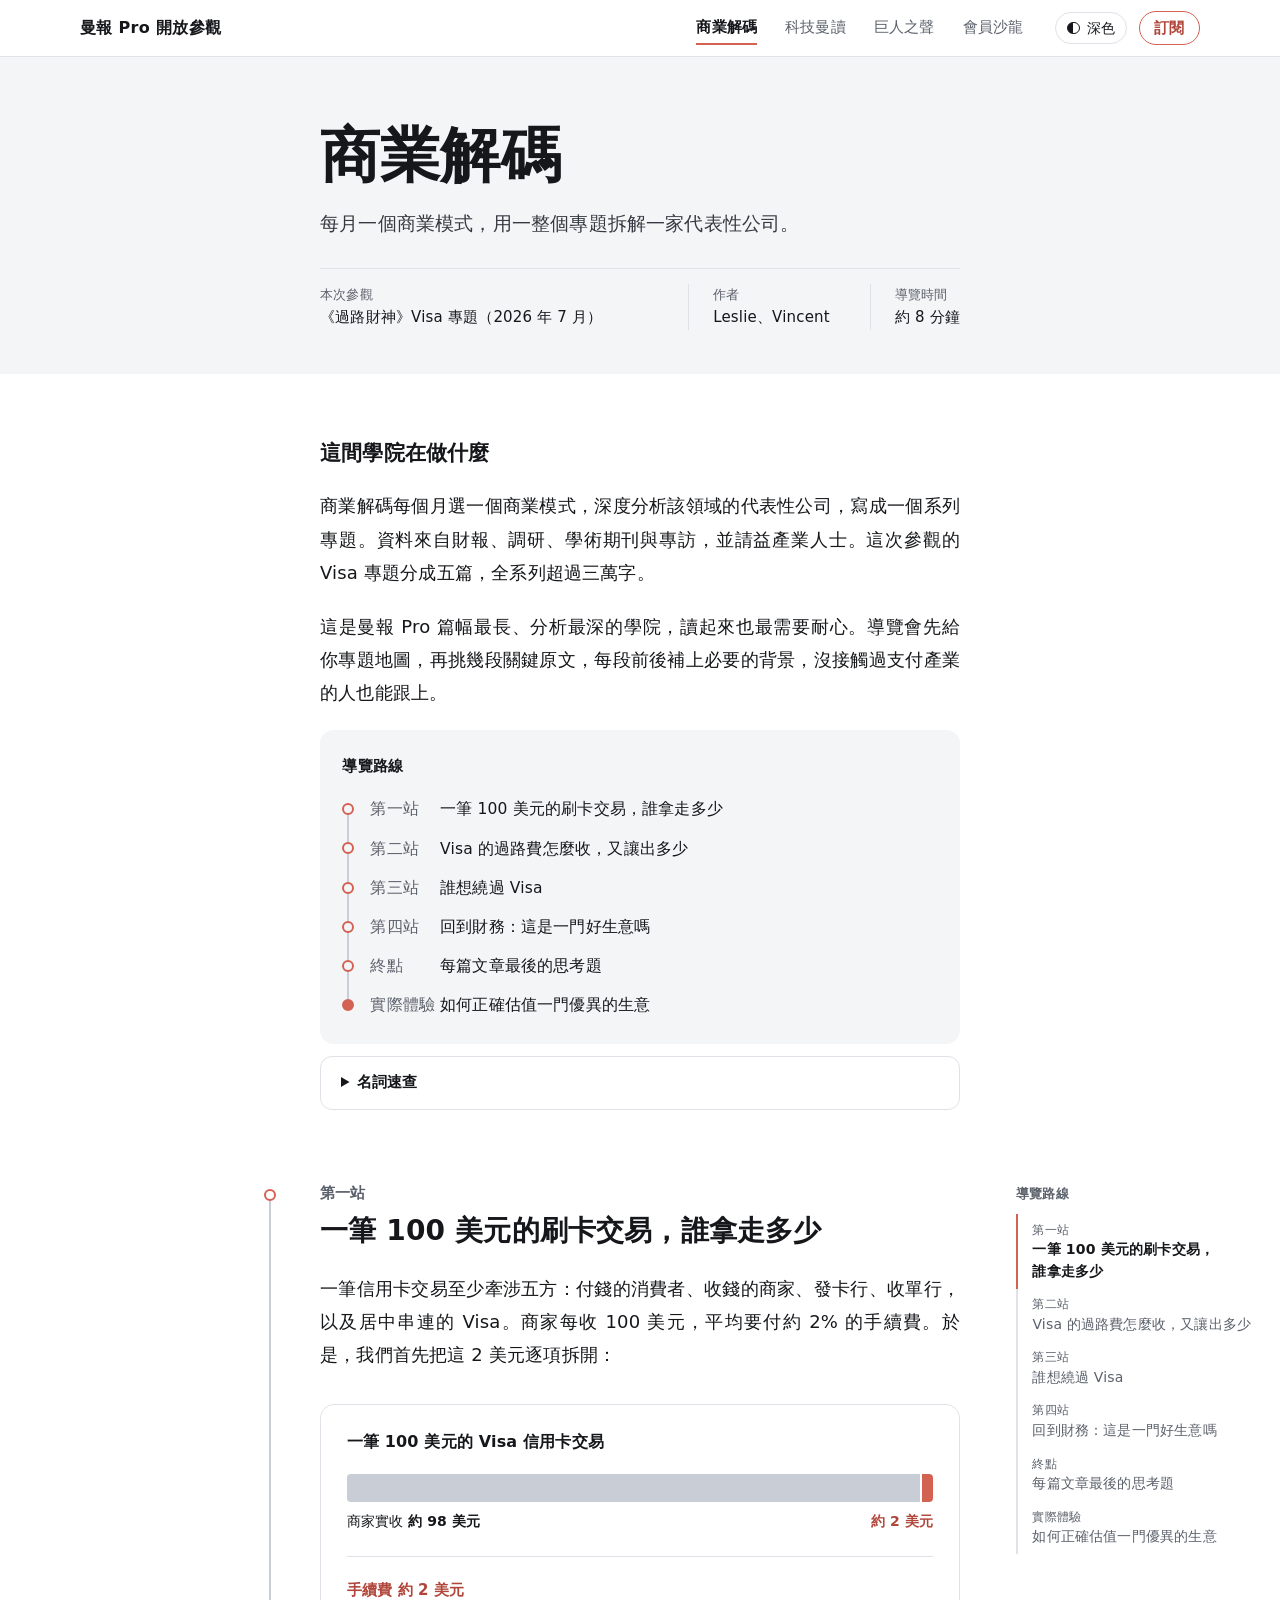
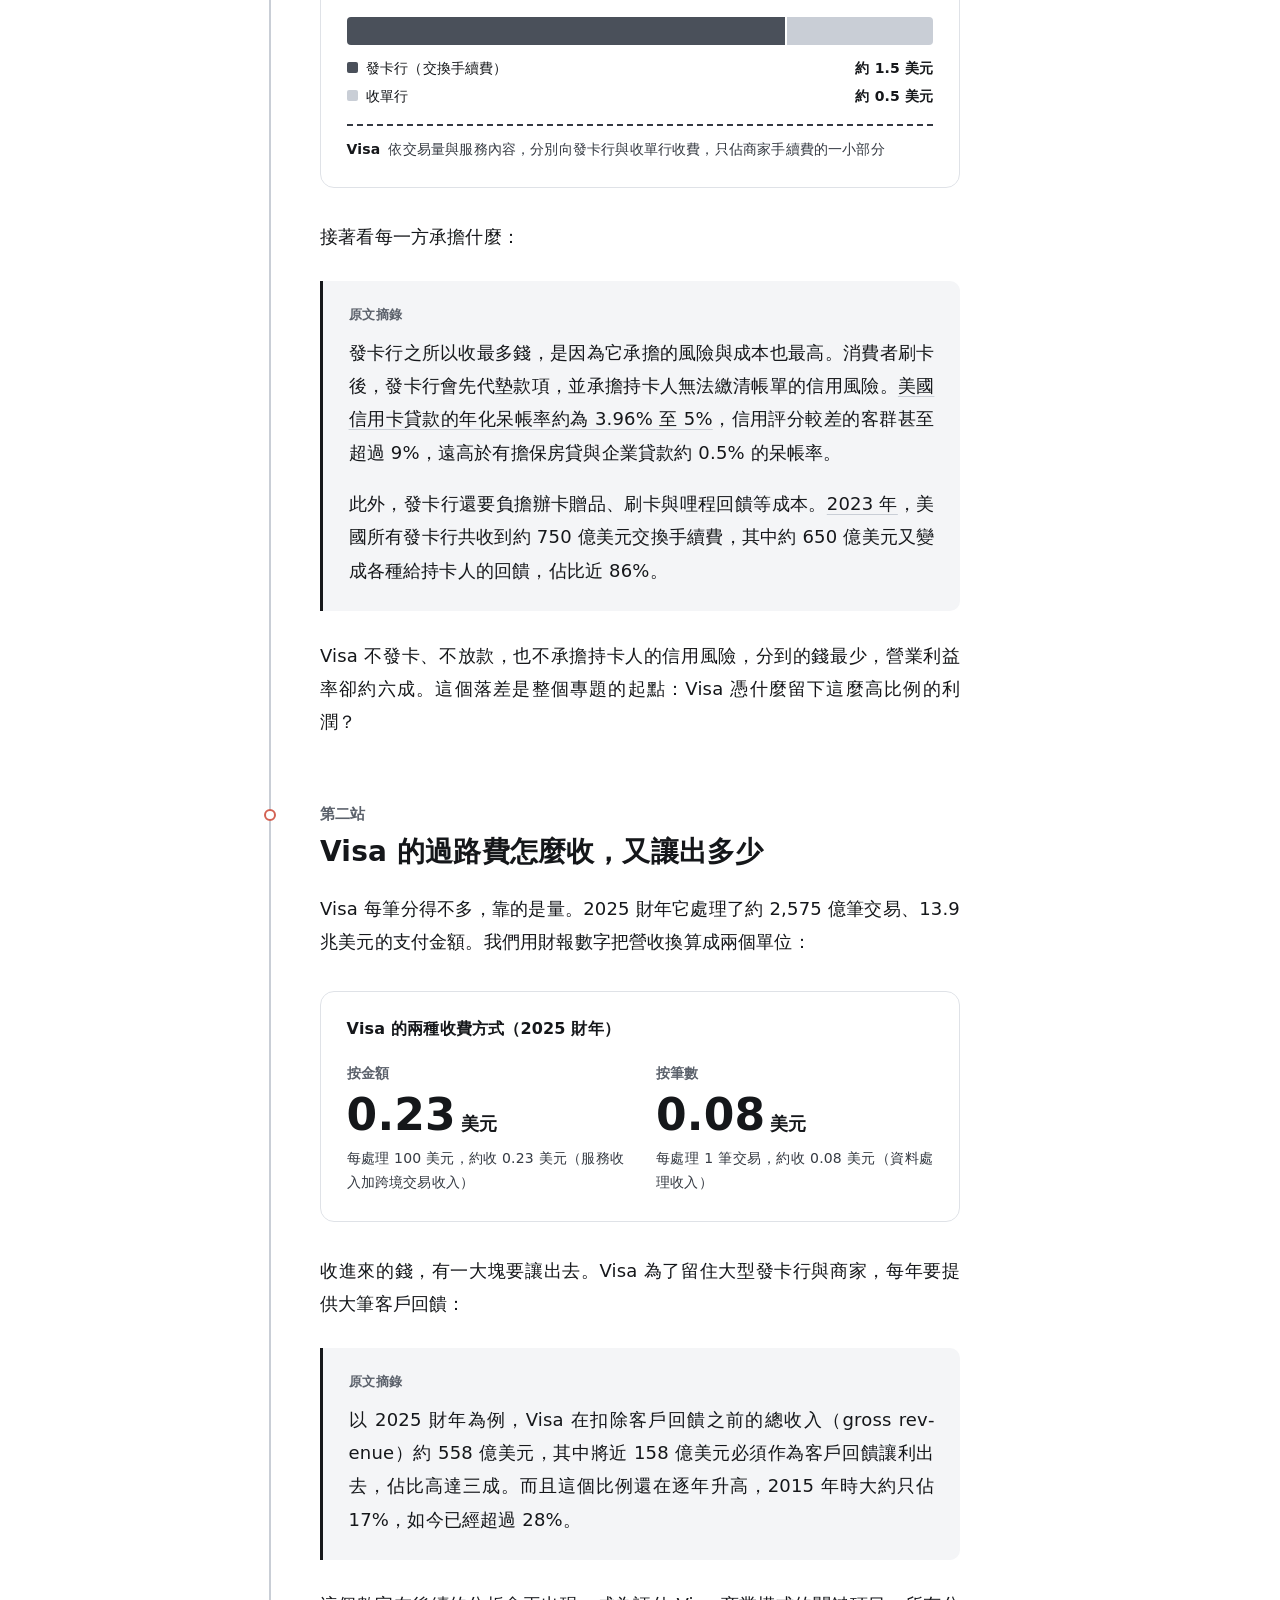
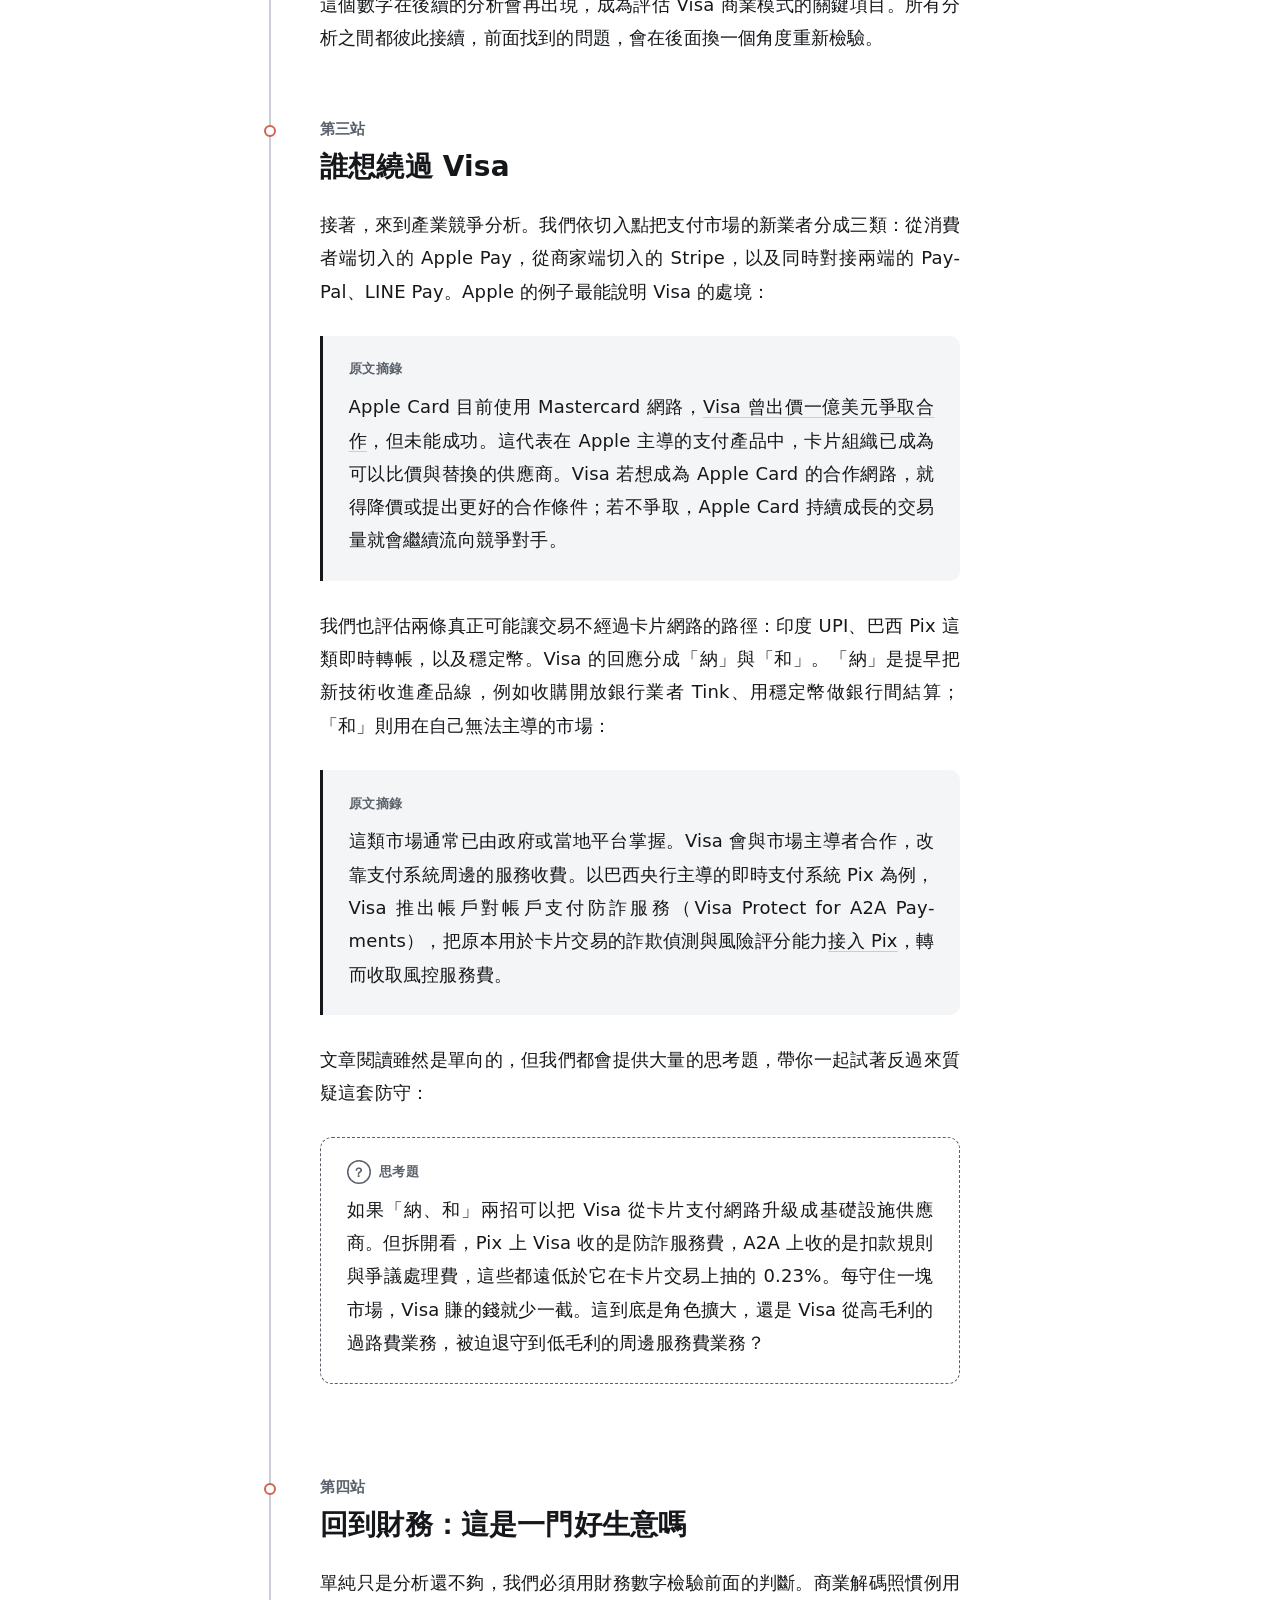
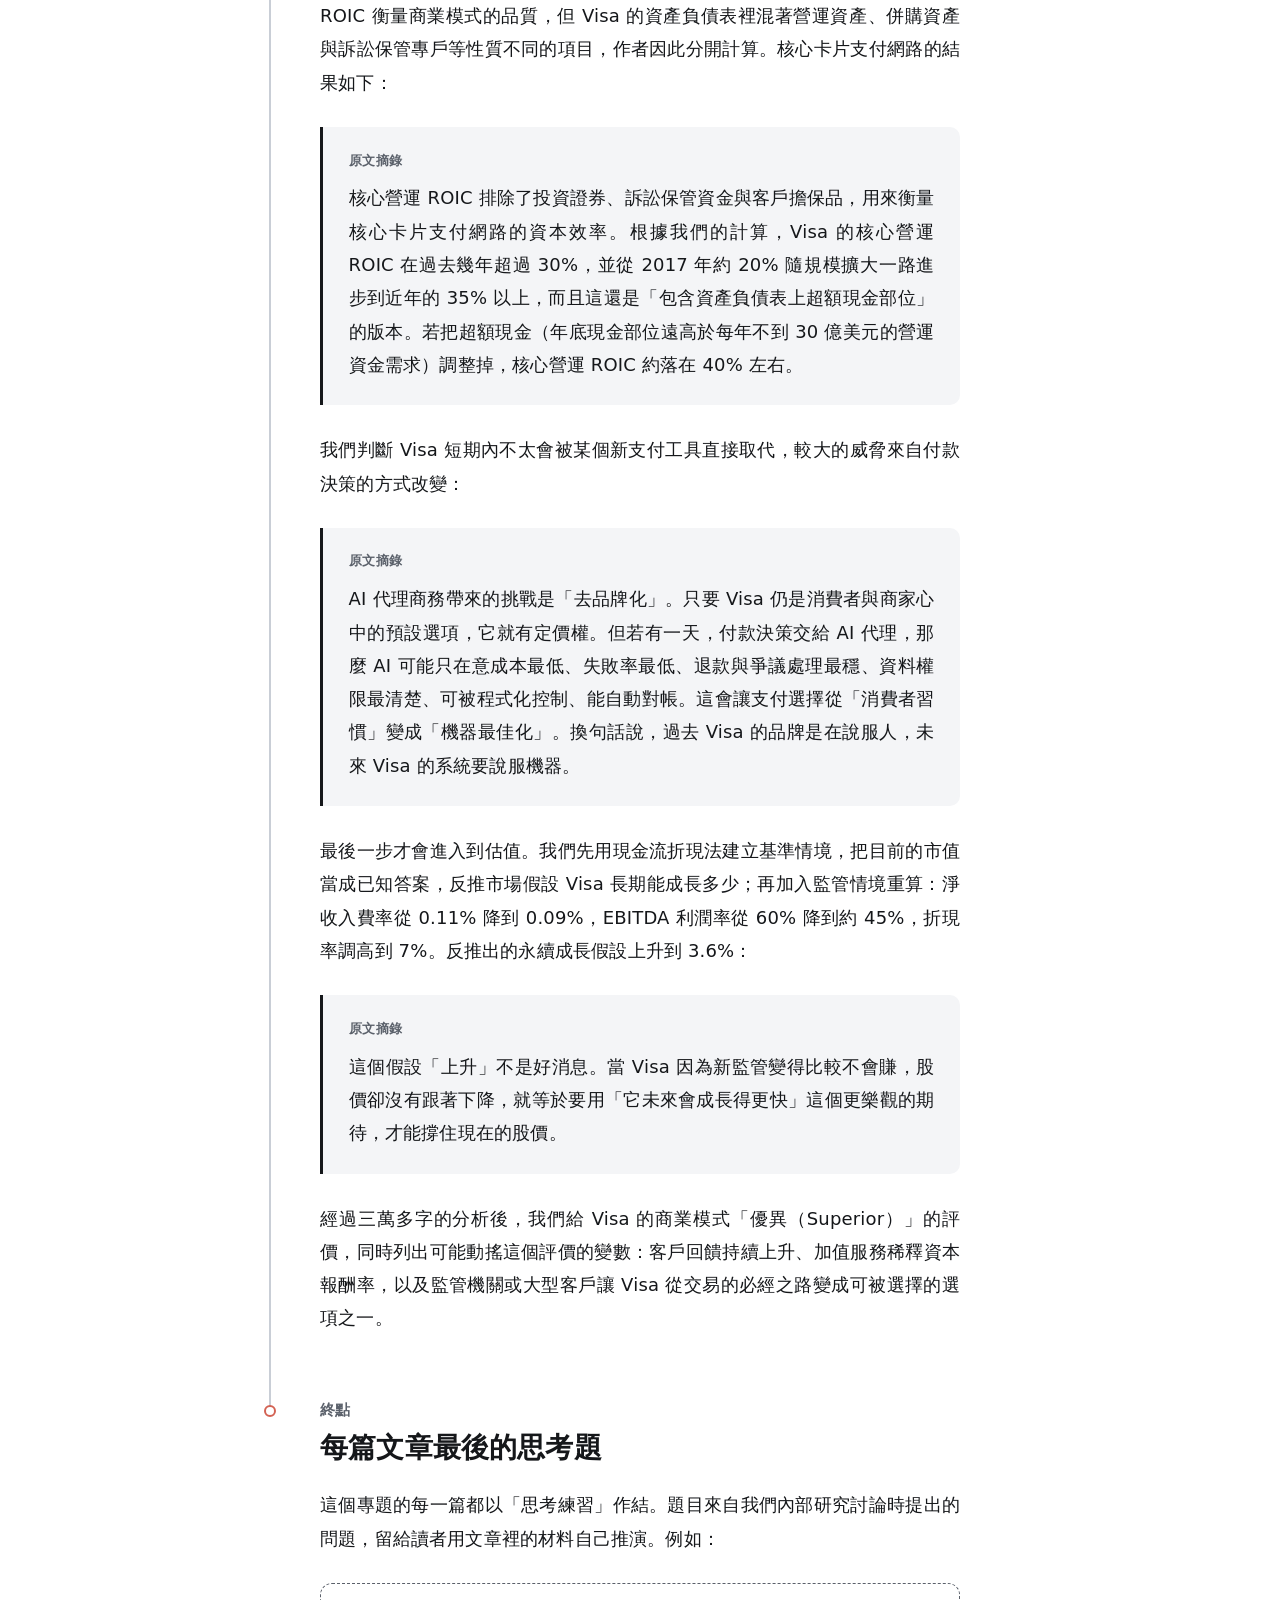
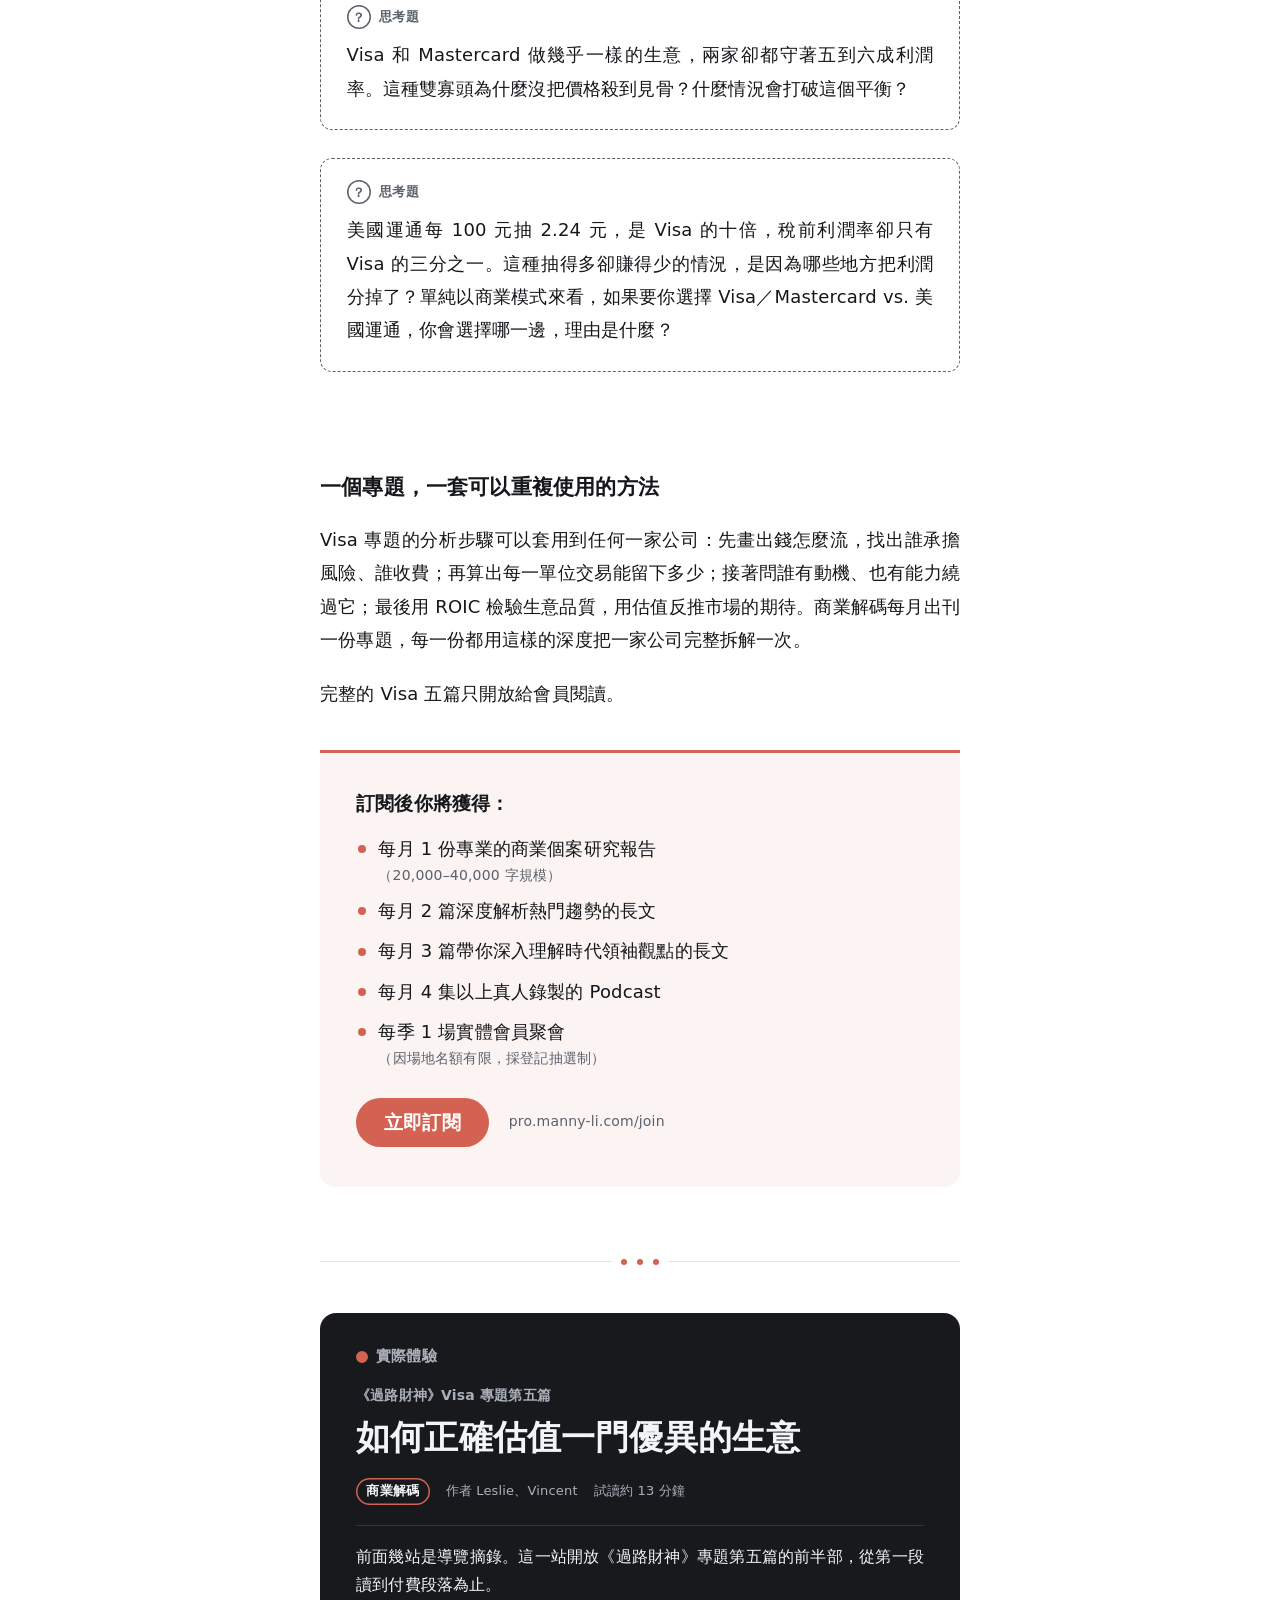
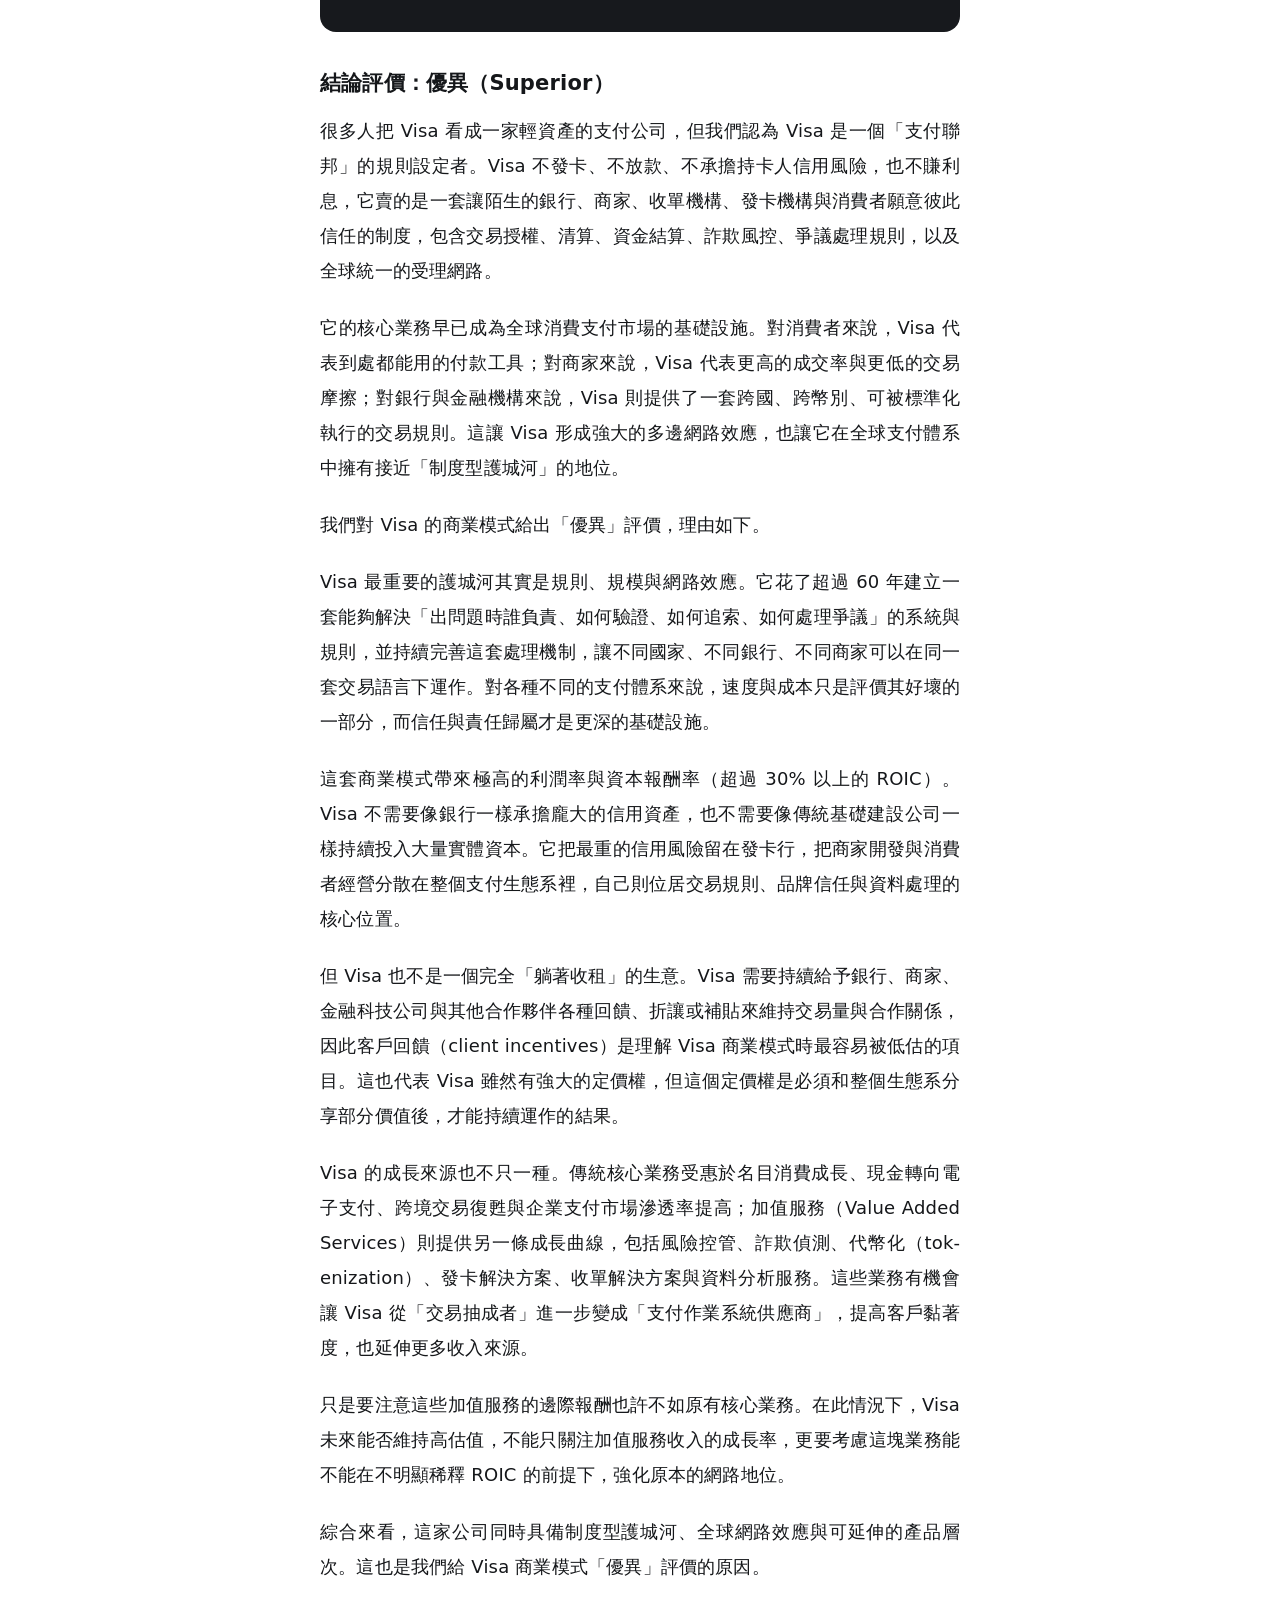
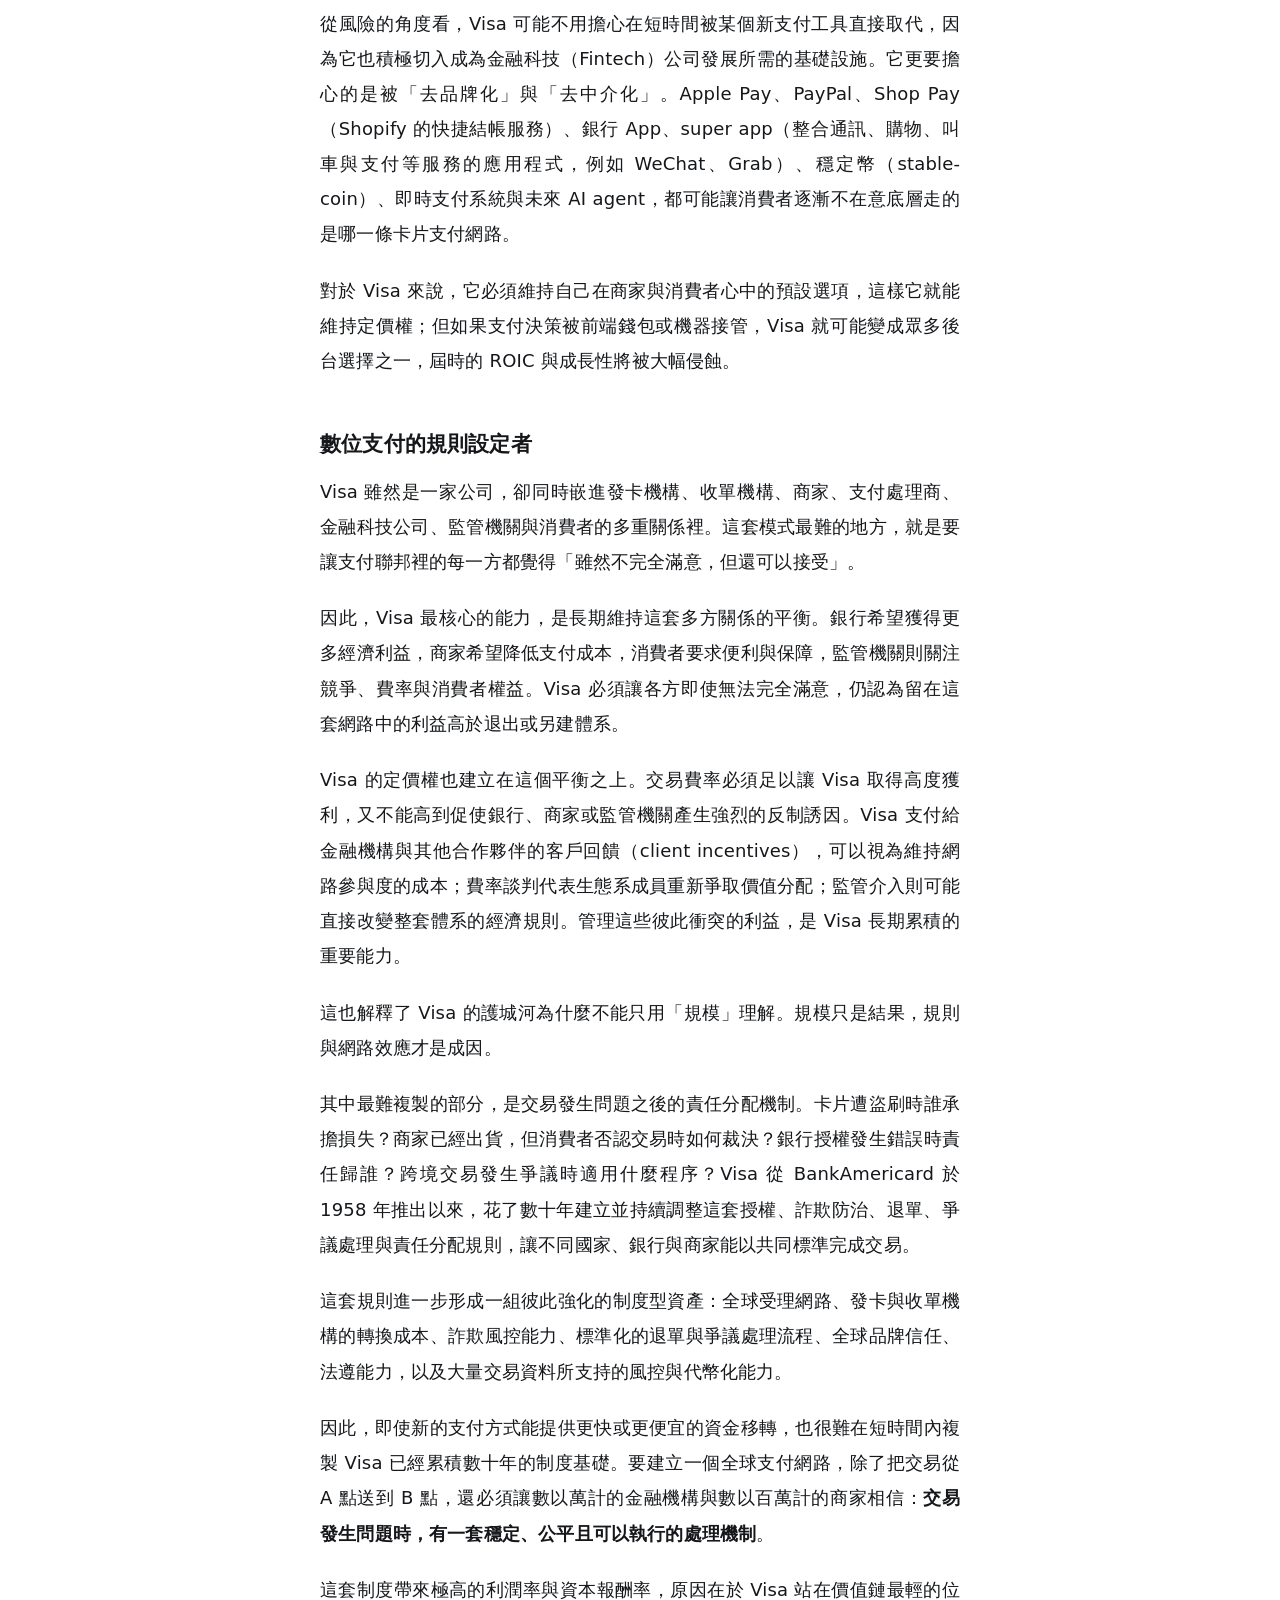
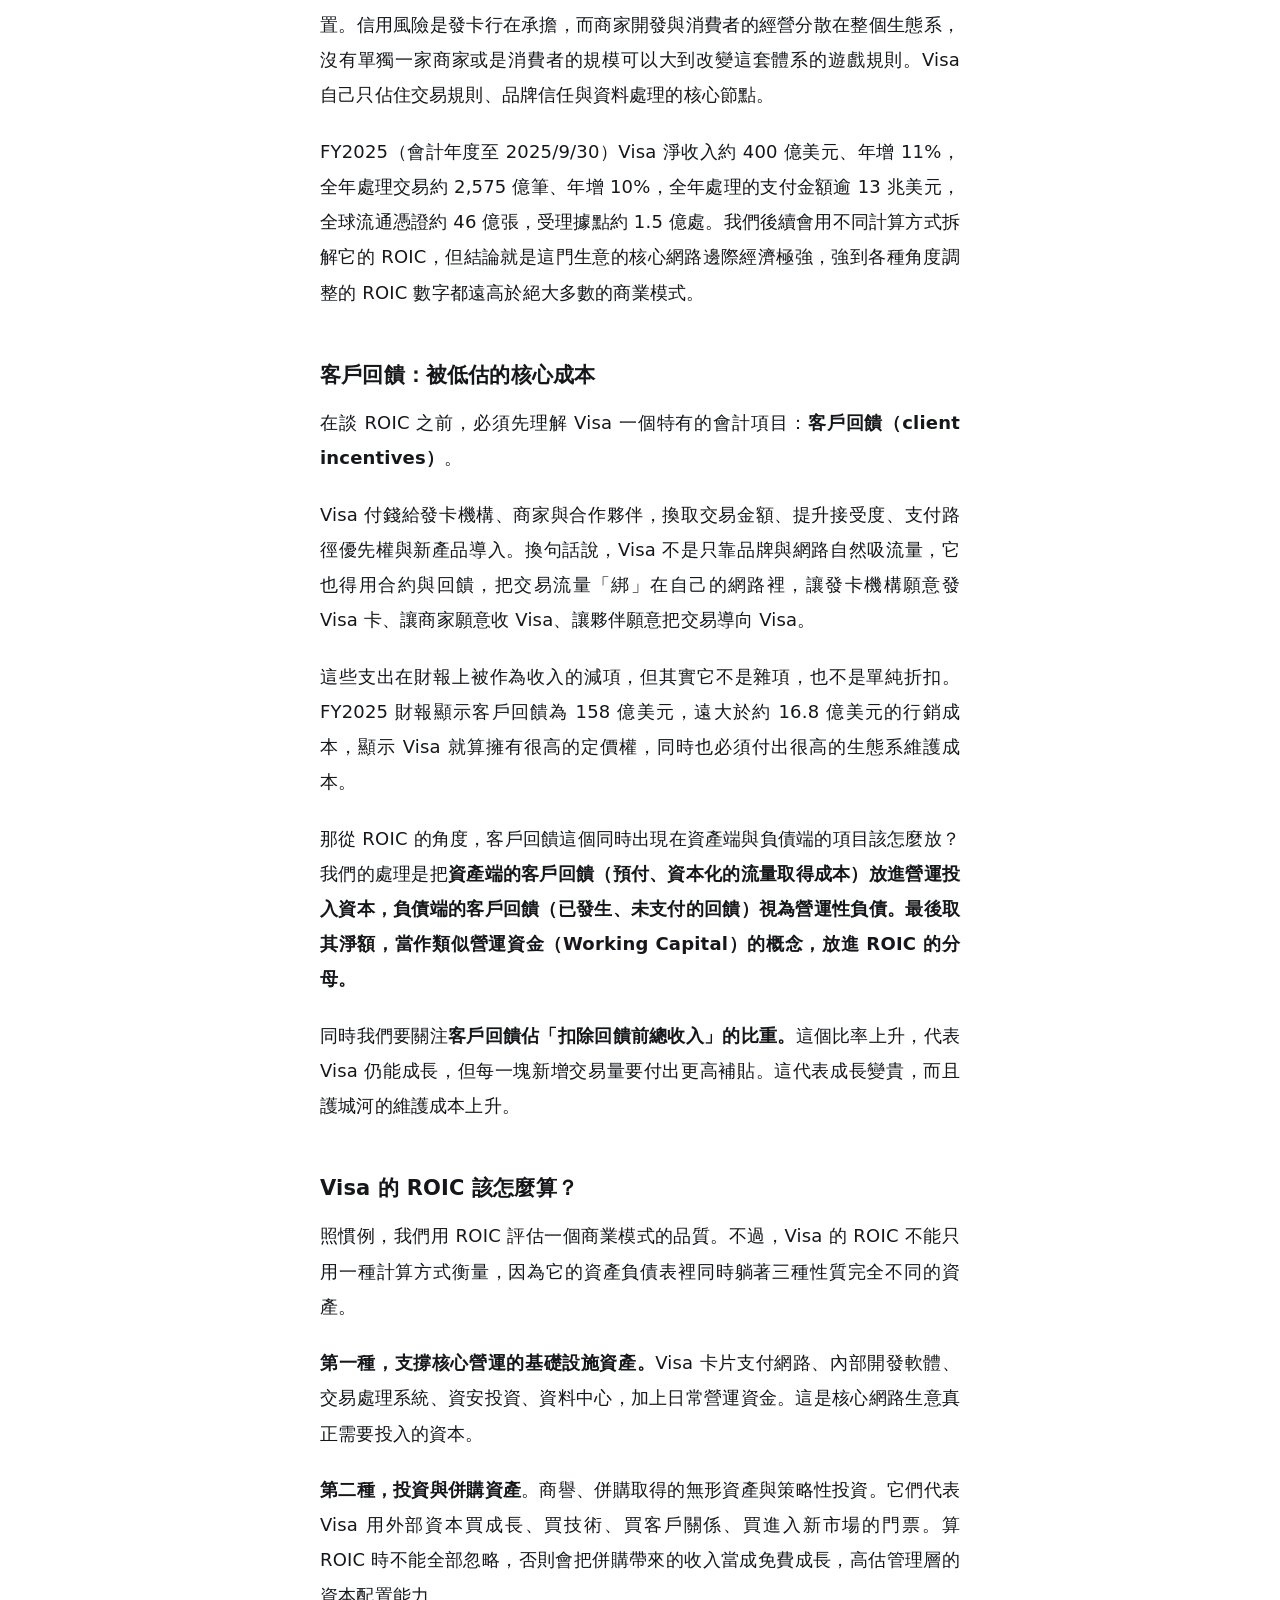
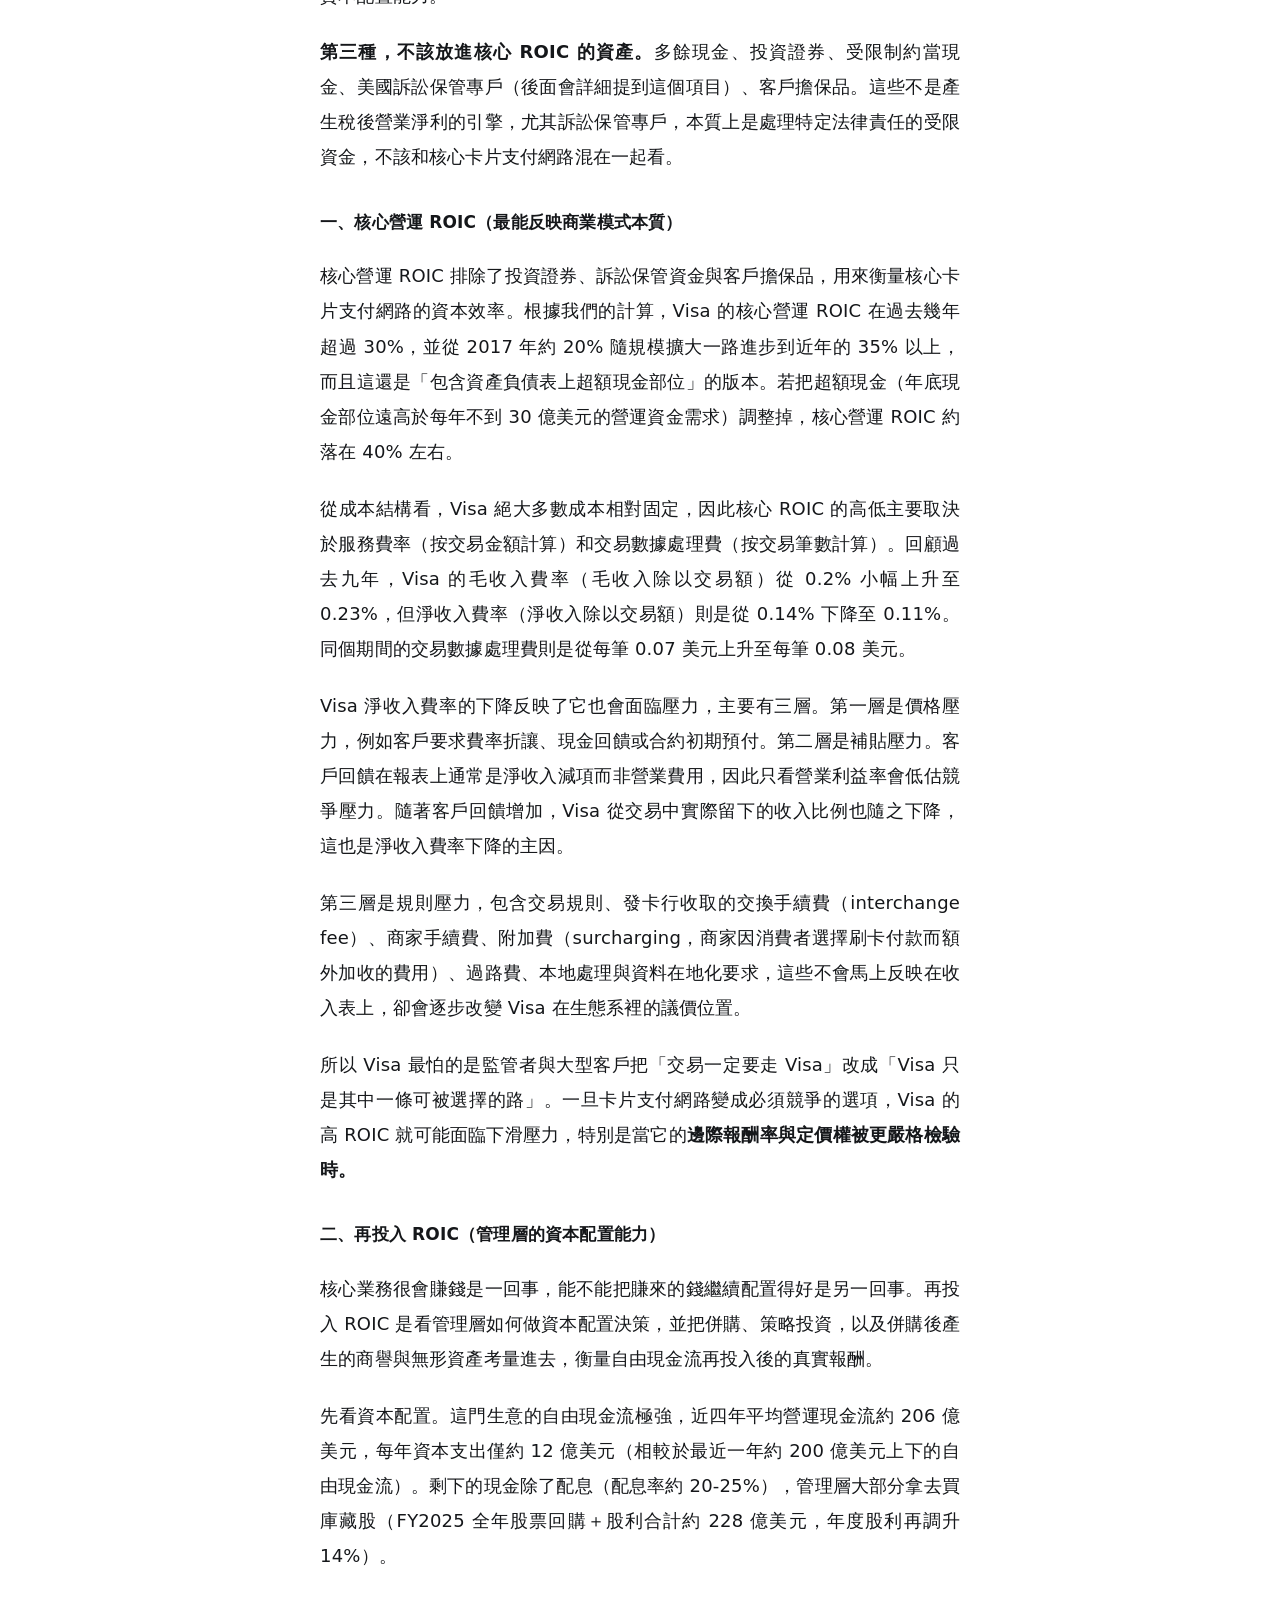
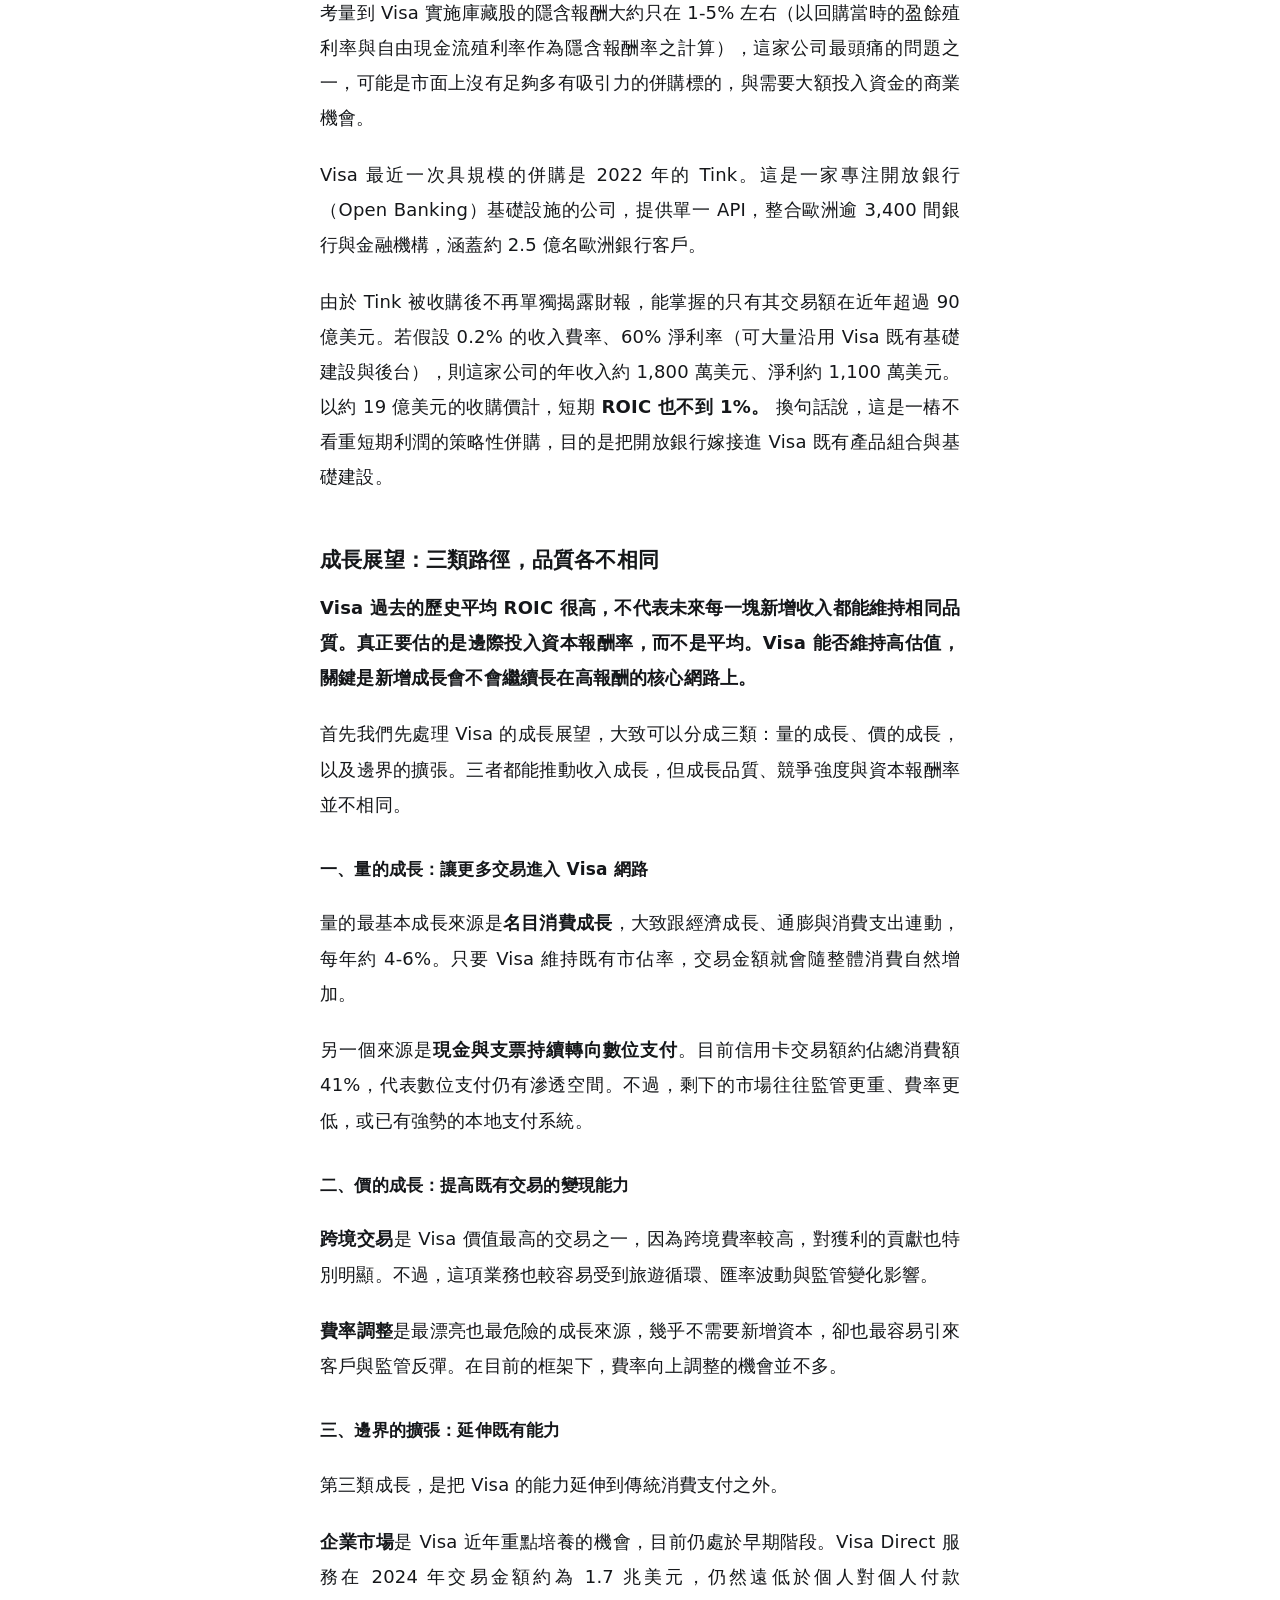
==== commit 1eecb09e: "Add files via upload" ====
--- a/decode.html
+++ b/decode.html
@@ -30,7 +30,7 @@
 </div>
 </header>
 <main id="main">
-<header class="page-head"><div class="wrap"><div class="col"><h1 class="page-title">商業解碼</h1><p class="page-lede">每月一個商業模式，用一整個專題拆解一家代表性公司。</p><dl class="meta meta-3"><div><dt>本次參觀</dt><dd>《過路財神》Visa 專題（2026 年 7 月）</dd></div><div><dt>作者</dt><dd>Leslie、Vincent</dd></div><div><dt>導覽時間</dt><dd>約 8 分鐘</dd></div></dl></div></div></header><div class="wrap"><div class="col"><section class="section" aria-labelledby="sec-0"><h2 class="section-title" id="sec-0">這間學院在做什麼</h2><div class="prose"><p>商業解碼每個月選一個商業模式，深度分析該領域的代表性公司，寫成一個系列專題。資料來自財報、調研、學術期刊與專訪，並請益產業人士。這次參觀的 Visa 專題分成五篇，全系列超過三萬字。</p><p>這是曼報 Pro 篇幅最長、分析最深的學院，讀起來也最需要耐心。導覽會先給你專題地圖，再挑幾段關鍵原文，每段前後補上必要的背景，沒接觸過支付產業的人也能跟上。</p><nav class="route" aria-label="導覽路線"><p class="route-title">導覽路線</p><ol><li><a href="#stop-1"><span class="route-label">第一站</span><span class="route-name">一筆 100 美元的刷卡交易，誰拿走多少</span></a></li><li><a href="#stop-2"><span class="route-label">第二站</span><span class="route-name">Visa 的過路費怎麼收，又讓出多少</span></a></li><li><a href="#stop-3"><span class="route-label">第三站</span><span class="route-name">誰想繞過 Visa</span></a></li><li><a href="#stop-4"><span class="route-label">第四站</span><span class="route-name">回到財務：這是一門好生意嗎</span></a></li><li><a href="#stop-5"><span class="route-label">終點</span><span class="route-name">每篇文章最後的思考題</span></a></li></ol></nav><details class="glossary"><summary>名詞速查</summary><dl><dt>發卡行</dt><dd>發信用卡給消費者的銀行，負責額度、帳單與收款，也承擔持卡人繳不出卡費的風險。</dd><dt>收單行</dt><dd>替商家處理刷卡收款的銀行，把款項撥給商家。</dd><dt>交換手續費</dt><dd>商家手續費中支付給發卡行的部分，也是其中最大的一塊。</dd><dt>客戶回饋</dt><dd>Visa 為留住發卡行、商家與合作夥伴而讓出的折讓、預付現金、退佣與獎金。</dd><dt>ROIC</dt><dd>投入資本報酬率，衡量一門生意投入的資本每年能創造多少稅後營業利益。</dd></dl></details></div></section><div class="stops"><nav class="toc" aria-label="本頁站點"><div class="toc-inner"><p class="toc-title">導覽路線</p><ol><li><a href="#stop-1" data-stop="stop-1"><span class="toc-label">第一站</span><span class="toc-name">一筆 100 美元的刷卡交易，誰拿走多少</span></a></li><li><a href="#stop-2" data-stop="stop-2"><span class="toc-label">第二站</span><span class="toc-name">Visa 的過路費怎麼收，又讓出多少</span></a></li><li><a href="#stop-3" data-stop="stop-3"><span class="toc-label">第三站</span><span class="toc-name">誰想繞過 Visa</span></a></li><li><a href="#stop-4" data-stop="stop-4"><span class="toc-label">第四站</span><span class="toc-name">回到財務：這是一門好生意嗎</span></a></li><li><a href="#stop-5" data-stop="stop-5"><span class="toc-label">終點</span><span class="toc-name">每篇文章最後的思考題</span></a></li></ol></div></nav><section class="stop" id="stop-1" aria-labelledby="stop-1-h"><h2 class="stop-head" id="stop-1-h"><span class="stop-label">第一站</span><span class="stop-title">一筆 100 美元的刷卡交易，誰拿走多少</span></h2><div class="prose"><p>一筆信用卡交易至少牽涉五方：付錢的消費者、收錢的商家、發卡行、收單行，以及居中串連的 Visa。商家每收 100 美元，平均要付約 2% 的手續費。於是，我們首先把這 2 美元逐項拆開：</p><figure class="breakdown"><figcaption class="breakdown-title">一筆 100 美元的 Visa 信用卡交易</figcaption><div class="bar" aria-hidden="true"><span class="s-soft" style="flex:98"></span><span class="s-brand" style="flex:2"></span></div><div class="bar-legend"><span>商家實收 <span class="v">約 98 美元</span></span><span class="is-brand"><span class="v">約 2 美元</span></span></div><div class="zoom"><p class="zoom-title">手續費 約 2 美元</p><div class="bar" aria-hidden="true"><span class="s-strong" style="flex:1.5"></span><span class="s-soft" style="flex:0.5"></span></div><ul class="legend"><li><span class="sw s-strong" aria-hidden="true"></span><span>發卡行（交換手續費）</span><span class="v">約 1.5 美元</span></li><li><span class="sw s-soft" aria-hidden="true"></span><span>收單行</span><span class="v">約 0.5 美元</span></li></ul><p class="visa-note"><span class="k">Visa</span>依交易量與服務內容，分別向發卡行與收單行收費，只佔商家手續費的一小部分</p></div></figure><p>接著看每一方承擔什麼：</p><figure class="excerpt"><figcaption>原文摘錄</figcaption><blockquote><p>發卡行之所以收最多錢，是因為它承擔的風險與成本也最高。消費者刷卡後，發卡行會先代墊款項，並承擔持卡人無法繳清帳單的信用風險。<a href="https://www.newyorkfed.org/medialibrary/media/research/staff_reports/sr1143.pdf" target="_blank" rel="noopener">美國信用卡貸款的年化呆帳率約為 3.96% 至 5%</a>，信用評分較差的客群甚至超過 9%，遠高於有擔保房貸與企業貸款約 0.5% 的呆帳率。</p><p>此外，發卡行還要負擔辦卡贈品、刷卡與哩程回饋等成本。<a href="https://www.newyorkfed.org/medialibrary/media/research/staff_reports/sr1143.pdf" target="_blank" rel="noopener">2023 年</a>，美國所有發卡行共收到約 750 億美元交換手續費，其中約 650 億美元又變成各種給持卡人的回饋，佔比近 86%。</p></blockquote></figure><p>Visa 不發卡、不放款，也不承擔持卡人的信用風險，分到的錢最少，營業利益率卻約六成。這個落差是整個專題的起點：Visa 憑什麼留下這麼高比例的利潤？</p></div></section><section class="stop" id="stop-2" aria-labelledby="stop-2-h"><h2 class="stop-head" id="stop-2-h"><span class="stop-label">第二站</span><span class="stop-title">Visa 的過路費怎麼收，又讓出多少</span></h2><div class="prose"><p>Visa 每筆分得不多，靠的是量。2025 財年它處理了約 2,575 億筆交易、13.9 兆美元的支付金額。我們用財報數字把營收換算成兩個單位：</p><figure class="breakdown"><figcaption class="breakdown-title">Visa 的兩種收費方式（2025 財年）</figcaption><div class="stats"><div class="stat"><p class="stat-k">按金額</p><p class="stat-v">0.23<small>美元</small></p><p class="stat-d">每處理 100 美元，約收 0.23 美元（服務收入加跨境交易收入）</p></div><div class="stat"><p class="stat-k">按筆數</p><p class="stat-v">0.08<small>美元</small></p><p class="stat-d">每處理 1 筆交易，約收 0.08 美元（資料處理收入）</p></div></div></figure><p>收進來的錢，有一大塊要讓出去。Visa 為了留住大型發卡行與商家，每年要提供大筆客戶回饋：</p><figure class="excerpt"><figcaption>原文摘錄</figcaption><blockquote><p>以 2025 財年為例，Visa 在扣除客戶回饋之前的總收入（gross rev­enue）約 558 億美元，其中將近 158 億美元必須作為客戶回饋讓利出去，佔比高達三成。而且這個比例還在逐年升高，2015 年時大約只佔 17%，如今已經超過 28%。</p></blockquote></figure><p>這個數字在後續的分析會再出現，成為評估 Visa 商業模式的關鍵項目。所有分析之間都彼此接續，前面找到的問題，會在後面換一個角度重新檢驗。</p></div></section><section class="stop" id="stop-3" aria-labelledby="stop-3-h"><h2 class="stop-head" id="stop-3-h"><span class="stop-label">第三站</span><span class="stop-title">誰想繞過 Visa</span></h2><div class="prose"><p>接著，來到產業競爭分析。我們依切入點把支付市場的新業者分成三類：從消費者端切入的 Apple Pay，從商家端切入的 Stripe，以及同時對接兩端的 Pay­Pal、LINE Pay。Apple 的例子最能說明 Visa 的處境：</p><figure class="excerpt"><figcaption>原文摘錄</figcaption><blockquote><p>Apple Card 目前使用 Mas­ter­card 網路，<a href="https://www.reuters.com/business/finance/visa-bids-100-million-replace-mastercard-apples-new-credit-card-partner-wsj-2025‑04‑01/" target="_blank" rel="noopener">Visa 曾出價一億美元爭取合作</a>，但未能成功。這代表在 Apple 主導的支付產品中，卡片組織已成為可以比價與替換的供應商。Visa 若想成為 Apple Card 的合作網路，就得降價或提出更好的合作條件；若不爭取，Apple Card 持續成長的交易量就會繼續流向競爭對手。</p></blockquote></figure><p>我們也評估兩條真正可能讓交易不經過卡片網路的路徑：印度 UPI、巴西 Pix 這類即時轉帳，以及穩定幣。Visa 的回應分成「納」與「和」。「納」是提早把新技術收進產品線，例如收購開放銀行業者 Tink、用穩定幣做銀行間結算；「和」則用在自己無法主導的市場：</p><figure class="excerpt"><figcaption>原文摘錄</figcaption><blockquote><p>這類市場通常已由政府或當地平台掌握。Visa 會與市場主導者合作，改靠支付系統周邊的服務收費。以巴西央行主導的即時支付系統 Pix 為例，Visa 推出帳戶對帳戶支付防詐服務（Visa Pro­tect for A2A Pay­ments），把原本用於卡片交易的詐欺偵測與風險評分能力<a href="https://www.visa.com.br/sobre-a-visa/noticias-visa/nova-sala-de-imprensa/visa-revela-tendencias-inovacoes-meios-pagamento-2025.html" target="_blank" rel="noopener">接入 Pix</a>，轉而收取風控服務費。</p></blockquote></figure><p>文章閱讀雖然是單向的，但我們都會提供大量的思考題，帶你一起試著反過來質疑這套防守：</p><aside class="question" aria-label="思考題"><p class="question-label"><span class="q-mark" aria-hidden="true">？</span>思考題</p><p class="question-text">如果「納、和」兩招可以把 Visa 從卡片支付網路升級成基礎設施供應商。但拆開看，Pix 上 Visa 收的是防詐服務費，A2A 上收的是扣款規則與爭議處理費，這些都遠低於它在卡片交易上抽的 0.23%。每守住一塊市場，Visa 賺的錢就少一截。這到底是角色擴大，還是 Visa 從高毛利的過路費業務，被迫退守到低毛利的周邊服務費業務？</p></aside></div></section><section class="stop" id="stop-4" aria-labelledby="stop-4-h"><h2 class="stop-head" id="stop-4-h"><span class="stop-label">第四站</span><span class="stop-title">回到財務：這是一門好生意嗎</span></h2><div class="prose"><p>單純只是分析還不夠，我們必須用財務數字檢驗前面的判斷。商業解碼照慣例用 ROIC 衡量商業模式的品質，但 Visa 的資產負債表裡混著營運資產、併購資產與訴訟保管專戶等性質不同的項目，作者因此分開計算。核心卡片支付網路的結果如下：</p><figure class="excerpt"><figcaption>原文摘錄</figcaption><blockquote><p>核心營運 ROIC 排除了投資證券、訴訟保管資金與客戶擔保品，用來衡量核心卡片支付網路的資本效率。根據我們的計算，Visa 的核心營運 ROIC 在過去幾年超過 30%，並從 2017 年約 20% 隨規模擴大一路進步到近年的 35% 以上，而且這還是「包含資產負債表上超額現金部位」的版本。若把超額現金（年底現金部位遠高於每年不到 30 億美元的營運資金需求）調整掉，核心營運 ROIC 約落在 40% 左右。</p></blockquote></figure><p>我們判斷 Visa 短期內不太會被某個新支付工具直接取代，較大的威脅來自付款決策的方式改變：</p><figure class="excerpt"><figcaption>原文摘錄</figcaption><blockquote><p>AI 代理商務帶來的挑戰是「去品牌化」。只要 Visa 仍是消費者與商家心中的預設選項，它就有定價權。但若有一天，付款決策交給 AI 代理，那麼 AI 可能只在意成本最低、失敗率最低、退款與爭議處理最穩、資料權限最清楚、可被程式化控制、能自動對帳。這會讓支付選擇從「消費者習慣」變成「機器最佳化」。換句話說，過去 Visa 的品牌是在說服人，未來 Visa 的系統要說服機器。</p></blockquote></figure><p>最後一步才會進入到估值。我們先用現金流折現法建立基準情境，把目前的市值當成已知答案，反推市場假設 Visa 長期能成長多少；再加入監管情境重算：淨收入費率從 0.11% 降到 0.09%，EBITDA 利潤率從 60% 降到約 45%，折現率調高到 7%。反推出的永續成長假設上升到 3.6%：</p><figure class="excerpt"><figcaption>原文摘錄</figcaption><blockquote><p>這個假設「上升」不是好消息。當 Visa 因為新監管變得比較不會賺，股價卻沒有跟著下降，就等於要用「它未來會成長得更快」這個更樂觀的期待，才能撐住現在的股價。</p></blockquote></figure><p>經過三萬多字的分析後，我們給 Visa 的商業模式「優異（Supe­rior）」的評價，同時列出可能動搖這個評價的變數：客戶回饋持續上升、加值服務稀釋資本報酬率，以及監管機關或大型客戶讓 Visa 從交易的必經之路變成可被選擇的選項之一。</p></div></section><section class="stop" id="stop-5" aria-labelledby="stop-5-h"><h2 class="stop-head" id="stop-5-h"><span class="stop-label">終點</span><span class="stop-title">每篇文章最後的思考題</span></h2><div class="prose"><p>這個專題的每一篇都以「思考練習」作結。題目來自我們內部研究討論時提出的問題，留給讀者用文章裡的材料自己推演。例如：</p><aside class="question" aria-label="思考題"><p class="question-label"><span class="q-mark" aria-hidden="true">？</span>思考題</p><p class="question-text">Visa 和 Mas­ter­card 做幾乎一樣的生意，兩家卻都守著五到六成利潤率。這種雙寡頭為什麼沒把價格殺到見骨？什麼情況會打破這個平衡？</p></aside><aside class="question" aria-label="思考題"><p class="question-label"><span class="q-mark" aria-hidden="true">？</span>思考題</p><p class="question-text">美國運通每 100 元抽 2.24 元，是 Visa 的十倍，稅前利潤率卻只有 Visa 的三分之一。這種抽得多卻賺得少的情況，是因為哪些地方把利潤分掉了？單純以商業模式來看，如果要你選擇 Visa／Mas­ter­card vs. 美國運通，你會選擇哪一邊，理由是什麼？</p></aside></div></section></div><section class="section" aria-labelledby="sec-8"><h2 class="section-title" id="sec-8">一個專題，一套可以重複使用的方法</h2><div class="prose"><p>Visa 專題的分析步驟可以套用到任何一家公司：先畫出錢怎麼流，找出誰承擔風險、誰收費；再算出每一單位交易能留下多少；接著問誰有動機、也有能力繞過它；最後用 ROIC 檢驗生意品質，用估值反推市場的期待。商業解碼每月出刊一份專題，每一份都用這樣的深度把一家公司完整拆解一次。</p><p>完整的 Visa 五篇只開放給會員閱讀。</p><section class="cta" aria-label="訂閱方案"><h2 class="cta-title">訂閱後你將獲得：</h2><ul class="cta-list"><li><span class="cta-main">每月 1 份專業的商業個案研究報告</span><span class="cta-note">（20,000–⁠40,000 字規模）</span></li><li><span class="cta-main">每月 2 篇深度解析熱門趨勢的長文</span></li><li><span class="cta-main">每月 3 篇帶你深入理解時代領袖觀點的長文</span></li><li><span class="cta-main">每月 4 集以上真人錄製的 Pod­cast</span></li><li><span class="cta-main">每季 1 場實體會員聚會</span><span class="cta-note">（因場地名額有限，採登記抽選制）</span></li></ul><div class="cta-action"><a class="btn-primary" href="https://pro.manny-li.com/join">立即訂閱</a><a class="cta-url" href="https://pro.manny-li.com/join">pro.manny-li.com/join</a></div></section></div></section><nav class="next" aria-labelledby="next-title"><h2 class="next-title" id="next-title">下一站</h2><div class="next-grid"><a class="next-card" href="salon.html"><span class="next-name">會員沙龍</span><span class="next-desc">有會員讀完 Visa 專題後追問風控服務，作者的回答補充了文章沒有寫到的續約機制。</span></a><a class="next-card" href="tech.html"><span class="next-name">科技曼讀</span><span class="next-desc">約 5 分鐘，看曼報 Pro 怎麼拆解當下的科技熱點。</span></a><a class="next-card" href="index.html"><span class="next-name">首頁</span><span class="next-desc">回到首頁，選擇其他學院。</span></a></div></nav></div></div>
+<header class="page-head"><div class="wrap"><div class="col"><h1 class="page-title">商業解碼</h1><p class="page-lede">每月一個商業模式，用一整個專題拆解一家代表性公司。</p><dl class="meta meta-3"><div><dt>本次參觀</dt><dd>《過路財神》Visa 專題（2026 年 7 月）</dd></div><div><dt>作者</dt><dd>Leslie、Vincent</dd></div><div><dt>導覽時間</dt><dd>約 8 分鐘</dd></div></dl></div></div></header><div class="wrap"><div class="col"><section class="section" aria-labelledby="sec-0"><h2 class="section-title" id="sec-0">這間學院在做什麼</h2><div class="prose"><p>商業解碼每個月選一個商業模式，深度分析該領域的代表性公司，寫成一個系列專題。資料來自財報、調研、學術期刊與專訪，並請益產業人士。這次參觀的 Visa 專題分成五篇，全系列超過三萬字。</p><p>這是曼報 Pro 篇幅最長、分析最深的學院，讀起來也最需要耐心。導覽會先給你專題地圖，再挑幾段關鍵原文，每段前後補上必要的背景，沒接觸過支付產業的人也能跟上。</p><nav class="route" aria-label="導覽路線"><p class="route-title">導覽路線</p><ol><li><a href="#stop-1"><span class="route-label">第一站</span><span class="route-name">一筆 100 美元的刷卡交易，誰拿走多少</span></a></li><li><a href="#stop-2"><span class="route-label">第二站</span><span class="route-name">Visa 的過路費怎麼收，又讓出多少</span></a></li><li><a href="#stop-3"><span class="route-label">第三站</span><span class="route-name">誰想繞過 Visa</span></a></li><li><a href="#stop-4"><span class="route-label">第四站</span><span class="route-name">回到財務：這是一門好生意嗎</span></a></li><li><a href="#stop-5"><span class="route-label">終點</span><span class="route-name">每篇文章最後的思考題</span></a></li><li><a href="#stop-6"><span class="route-label">實際體驗</span><span class="route-name">如何正確估值一門優異的生意</span></a></li></ol></nav><details class="glossary"><summary>名詞速查</summary><dl><dt>發卡行</dt><dd>發信用卡給消費者的銀行，負責額度、帳單與收款，也承擔持卡人繳不出卡費的風險。</dd><dt>收單行</dt><dd>替商家處理刷卡收款的銀行，把款項撥給商家。</dd><dt>交換手續費</dt><dd>商家手續費中支付給發卡行的部分，也是其中最大的一塊。</dd><dt>客戶回饋</dt><dd>Visa 為留住發卡行、商家與合作夥伴而讓出的折讓、預付現金、退佣與獎金。</dd><dt>ROIC</dt><dd>投入資本報酬率，衡量一門生意投入的資本每年能創造多少稅後營業利益。</dd></dl></details></div></section><div class="stops"><nav class="toc" aria-label="本頁站點"><div class="toc-inner"><p class="toc-title">導覽路線</p><ol><li><a href="#stop-1" data-stop="stop-1"><span class="toc-label">第一站</span><span class="toc-name">一筆 100 美元的刷卡交易，誰拿走多少</span></a></li><li><a href="#stop-2" data-stop="stop-2"><span class="toc-label">第二站</span><span class="toc-name">Visa 的過路費怎麼收，又讓出多少</span></a></li><li><a href="#stop-3" data-stop="stop-3"><span class="toc-label">第三站</span><span class="toc-name">誰想繞過 Visa</span></a></li><li><a href="#stop-4" data-stop="stop-4"><span class="toc-label">第四站</span><span class="toc-name">回到財務：這是一門好生意嗎</span></a></li><li><a href="#stop-5" data-stop="stop-5"><span class="toc-label">終點</span><span class="toc-name">每篇文章最後的思考題</span></a></li><li><a href="#stop-6" data-stop="stop-6"><span class="toc-label">實際體驗</span><span class="toc-name">如何正確估值一門優異的生意</span></a></li></ol></div></nav><section class="stop has-next" id="stop-1" aria-labelledby="stop-1-h"><h2 class="stop-head" id="stop-1-h"><span class="stop-label">第一站</span><span class="stop-title">一筆 100 美元的刷卡交易，誰拿走多少</span></h2><div class="prose"><p>一筆信用卡交易至少牽涉五方：付錢的消費者、收錢的商家、發卡行、收單行，以及居中串連的 Visa。商家每收 100 美元，平均要付約 2% 的手續費。於是，我們首先把這 2 美元逐項拆開：</p><figure class="breakdown"><figcaption class="breakdown-title">一筆 100 美元的 Visa 信用卡交易</figcaption><div class="bar" aria-hidden="true"><span class="s-soft" style="flex:98"></span><span class="s-brand" style="flex:2"></span></div><div class="bar-legend"><span>商家實收 <span class="v">約 98 美元</span></span><span class="is-brand"><span class="v">約 2 美元</span></span></div><div class="zoom"><p class="zoom-title">手續費 約 2 美元</p><div class="bar" aria-hidden="true"><span class="s-strong" style="flex:1.5"></span><span class="s-soft" style="flex:0.5"></span></div><ul class="legend"><li><span class="sw s-strong" aria-hidden="true"></span><span>發卡行（交換手續費）</span><span class="v">約 1.5 美元</span></li><li><span class="sw s-soft" aria-hidden="true"></span><span>收單行</span><span class="v">約 0.5 美元</span></li></ul><p class="visa-note"><span class="k">Visa</span>依交易量與服務內容，分別向發卡行與收單行收費，只佔商家手續費的一小部分</p></div></figure><p>接著看每一方承擔什麼：</p><figure class="excerpt"><figcaption>原文摘錄</figcaption><blockquote><p>發卡行之所以收最多錢，是因為它承擔的風險與成本也最高。消費者刷卡後，發卡行會先代墊款項，並承擔持卡人無法繳清帳單的信用風險。<a href="https://www.newyorkfed.org/medialibrary/media/research/staff_reports/sr1143.pdf" target="_blank" rel="noopener">美國信用卡貸款的年化呆帳率約為 3.96% 至 5%</a>，信用評分較差的客群甚至超過 9%，遠高於有擔保房貸與企業貸款約 0.5% 的呆帳率。</p><p>此外，發卡行還要負擔辦卡贈品、刷卡與哩程回饋等成本。<a href="https://www.newyorkfed.org/medialibrary/media/research/staff_reports/sr1143.pdf" target="_blank" rel="noopener">2023 年</a>，美國所有發卡行共收到約 750 億美元交換手續費，其中約 650 億美元又變成各種給持卡人的回饋，佔比近 86%。</p></blockquote></figure><p>Visa 不發卡、不放款，也不承擔持卡人的信用風險，分到的錢最少，營業利益率卻約六成。這個落差是整個專題的起點：Visa 憑什麼留下這麼高比例的利潤？</p></div></section><section class="stop has-next" id="stop-2" aria-labelledby="stop-2-h"><h2 class="stop-head" id="stop-2-h"><span class="stop-label">第二站</span><span class="stop-title">Visa 的過路費怎麼收，又讓出多少</span></h2><div class="prose"><p>Visa 每筆分得不多，靠的是量。2025 財年它處理了約 2,575 億筆交易、13.9 兆美元的支付金額。我們用財報數字把營收換算成兩個單位：</p><figure class="breakdown"><figcaption class="breakdown-title">Visa 的兩種收費方式（2025 財年）</figcaption><div class="stats"><div class="stat"><p class="stat-k">按金額</p><p class="stat-v">0.23<small>美元</small></p><p class="stat-d">每處理 100 美元，約收 0.23 美元（服務收入加跨境交易收入）</p></div><div class="stat"><p class="stat-k">按筆數</p><p class="stat-v">0.08<small>美元</small></p><p class="stat-d">每處理 1 筆交易，約收 0.08 美元（資料處理收入）</p></div></div></figure><p>收進來的錢，有一大塊要讓出去。Visa 為了留住大型發卡行與商家，每年要提供大筆客戶回饋：</p><figure class="excerpt"><figcaption>原文摘錄</figcaption><blockquote><p>以 2025 財年為例，Visa 在扣除客戶回饋之前的總收入（gross rev­enue）約 558 億美元，其中將近 158 億美元必須作為客戶回饋讓利出去，佔比高達三成。而且這個比例還在逐年升高，2015 年時大約只佔 17%，如今已經超過 28%。</p></blockquote></figure><p>這個數字在後續的分析會再出現，成為評估 Visa 商業模式的關鍵項目。所有分析之間都彼此接續，前面找到的問題，會在後面換一個角度重新檢驗。</p></div></section><section class="stop has-next" id="stop-3" aria-labelledby="stop-3-h"><h2 class="stop-head" id="stop-3-h"><span class="stop-label">第三站</span><span class="stop-title">誰想繞過 Visa</span></h2><div class="prose"><p>接著，來到產業競爭分析。我們依切入點把支付市場的新業者分成三類：從消費者端切入的 Apple Pay，從商家端切入的 Stripe，以及同時對接兩端的 Pay­Pal、LINE Pay。Apple 的例子最能說明 Visa 的處境：</p><figure class="excerpt"><figcaption>原文摘錄</figcaption><blockquote><p>Apple Card 目前使用 Mas­ter­card 網路，<a href="https://www.reuters.com/business/finance/visa-bids-100-million-replace-mastercard-apples-new-credit-card-partner-wsj-2025-04-01/" target="_blank" rel="noopener">Visa 曾出價一億美元爭取合作</a>，但未能成功。這代表在 Apple 主導的支付產品中，卡片組織已成為可以比價與替換的供應商。Visa 若想成為 Apple Card 的合作網路，就得降價或提出更好的合作條件；若不爭取，Apple Card 持續成長的交易量就會繼續流向競爭對手。</p></blockquote></figure><p>我們也評估兩條真正可能讓交易不經過卡片網路的路徑：印度 UPI、巴西 Pix 這類即時轉帳，以及穩定幣。Visa 的回應分成「納」與「和」。「納」是提早把新技術收進產品線，例如收購開放銀行業者 Tink、用穩定幣做銀行間結算；「和」則用在自己無法主導的市場：</p><figure class="excerpt"><figcaption>原文摘錄</figcaption><blockquote><p>這類市場通常已由政府或當地平台掌握。Visa 會與市場主導者合作，改靠支付系統周邊的服務收費。以巴西央行主導的即時支付系統 Pix 為例，Visa 推出帳戶對帳戶支付防詐服務（Visa Pro­tect for A2A Pay­ments），把原本用於卡片交易的詐欺偵測與風險評分能力<a href="https://www.visa.com.br/sobre-a-visa/noticias-visa/nova-sala-de-imprensa/visa-revela-tendencias-inovacoes-meios-pagamento-2025.html" target="_blank" rel="noopener">接入 Pix</a>，轉而收取風控服務費。</p></blockquote></figure><p>文章閱讀雖然是單向的，但我們都會提供大量的思考題，帶你一起試著反過來質疑這套防守：</p><aside class="question" aria-label="思考題"><p class="question-label"><span class="q-mark" aria-hidden="true">？</span>思考題</p><p class="question-text">如果「納、和」兩招可以把 Visa 從卡片支付網路升級成基礎設施供應商。但拆開看，Pix 上 Visa 收的是防詐服務費，A2A 上收的是扣款規則與爭議處理費，這些都遠低於它在卡片交易上抽的 0.23%。每守住一塊市場，Visa 賺的錢就少一截。這到底是角色擴大，還是 Visa 從高毛利的過路費業務，被迫退守到低毛利的周邊服務費業務？</p></aside></div></section><section class="stop has-next" id="stop-4" aria-labelledby="stop-4-h"><h2 class="stop-head" id="stop-4-h"><span class="stop-label">第四站</span><span class="stop-title">回到財務：這是一門好生意嗎</span></h2><div class="prose"><p>單純只是分析還不夠，我們必須用財務數字檢驗前面的判斷。商業解碼照慣例用 ROIC 衡量商業模式的品質，但 Visa 的資產負債表裡混著營運資產、併購資產與訴訟保管專戶等性質不同的項目，作者因此分開計算。核心卡片支付網路的結果如下：</p><figure class="excerpt"><figcaption>原文摘錄</figcaption><blockquote><p>核心營運 ROIC 排除了投資證券、訴訟保管資金與客戶擔保品，用來衡量核心卡片支付網路的資本效率。根據我們的計算，Visa 的核心營運 ROIC 在過去幾年超過 30%，並從 2017 年約 20% 隨規模擴大一路進步到近年的 35% 以上，而且這還是「包含資產負債表上超額現金部位」的版本。若把超額現金（年底現金部位遠高於每年不到 30 億美元的營運資金需求）調整掉，核心營運 ROIC 約落在 40% 左右。</p></blockquote></figure><p>我們判斷 Visa 短期內不太會被某個新支付工具直接取代，較大的威脅來自付款決策的方式改變：</p><figure class="excerpt"><figcaption>原文摘錄</figcaption><blockquote><p>AI 代理商務帶來的挑戰是「去品牌化」。只要 Visa 仍是消費者與商家心中的預設選項，它就有定價權。但若有一天，付款決策交給 AI 代理，那麼 AI 可能只在意成本最低、失敗率最低、退款與爭議處理最穩、資料權限最清楚、可被程式化控制、能自動對帳。這會讓支付選擇從「消費者習慣」變成「機器最佳化」。換句話說，過去 Visa 的品牌是在說服人，未來 Visa 的系統要說服機器。</p></blockquote></figure><p>最後一步才會進入到估值。我們先用現金流折現法建立基準情境，把目前的市值當成已知答案，反推市場假設 Visa 長期能成長多少；再加入監管情境重算：淨收入費率從 0.11% 降到 0.09%，EBITDA 利潤率從 60% 降到約 45%，折現率調高到 7%。反推出的永續成長假設上升到 3.6%：</p><figure class="excerpt"><figcaption>原文摘錄</figcaption><blockquote><p>這個假設「上升」不是好消息。當 Visa 因為新監管變得比較不會賺，股價卻沒有跟著下降，就等於要用「它未來會成長得更快」這個更樂觀的期待，才能撐住現在的股價。</p></blockquote></figure><p>經過三萬多字的分析後，我們給 Visa 的商業模式「優異（Supe­rior）」的評價，同時列出可能動搖這個評價的變數：客戶回饋持續上升、加值服務稀釋資本報酬率，以及監管機關或大型客戶讓 Visa 從交易的必經之路變成可被選擇的選項之一。</p></div></section><section class="stop" id="stop-5" aria-labelledby="stop-5-h"><h2 class="stop-head" id="stop-5-h"><span class="stop-label">終點</span><span class="stop-title">每篇文章最後的思考題</span></h2><div class="prose"><p>這個專題的每一篇都以「思考練習」作結。題目來自我們內部研究討論時提出的問題，留給讀者用文章裡的材料自己推演。例如：</p><aside class="question" aria-label="思考題"><p class="question-label"><span class="q-mark" aria-hidden="true">？</span>思考題</p><p class="question-text">Visa 和 Mas­ter­card 做幾乎一樣的生意，兩家卻都守著五到六成利潤率。這種雙寡頭為什麼沒把價格殺到見骨？什麼情況會打破這個平衡？</p></aside><aside class="question" aria-label="思考題"><p class="question-label"><span class="q-mark" aria-hidden="true">？</span>思考題</p><p class="question-text">美國運通每 100 元抽 2.24 元，是 Visa 的十倍，稅前利潤率卻只有 Visa 的三分之一。這種抽得多卻賺得少的情況，是因為哪些地方把利潤分掉了？單純以商業模式來看，如果要你選擇 Visa／Mas­ter­card vs. 美國運通，你會選擇哪一邊，理由是什麼？</p></aside></div></section><section class="section" aria-labelledby="sec-7"><h2 class="section-title" id="sec-7">一個專題，一套可以重複使用的方法</h2><div class="prose"><p>Visa 專題的分析步驟可以套用到任何一家公司：先畫出錢怎麼流，找出誰承擔風險、誰收費；再算出每一單位交易能留下多少；接著問誰有動機、也有能力繞過它；最後用 ROIC 檢驗生意品質，用估值反推市場的期待。商業解碼每月出刊一份專題，每一份都用這樣的深度把一家公司完整拆解一次。</p><p>完整的 Visa 五篇只開放給會員閱讀。</p><section class="cta" aria-label="訂閱方案"><h2 class="cta-title">訂閱後你將獲得：</h2><ul class="cta-list"><li><span class="cta-main">每月 1 份專業的商業個案研究報告</span><span class="cta-note">（20,000–⁠40,000 字規模）</span></li><li><span class="cta-main">每月 2 篇深度解析熱門趨勢的長文</span></li><li><span class="cta-main">每月 3 篇帶你深入理解時代領袖觀點的長文</span></li><li><span class="cta-main">每月 4 集以上真人錄製的 Pod­cast</span></li><li><span class="cta-main">每季 1 場實體會員聚會</span><span class="cta-note">（因場地名額有限，採登記抽選制）</span></li></ul><div class="cta-action"><a class="btn-primary" href="https://pro.manny-li.com/join">立即訂閱</a><a class="cta-url" href="https://pro.manny-li.com/join">pro.manny-li.com/join</a></div></section></div></section><div class="trial-divider" aria-hidden="true"><span></span><span></span><span></span></div><section class="stop stop-trial is-final" id="stop-6" aria-labelledby="stop-6-h"><header class="trial-head"><h2 class="stop-head" id="stop-6-h"><span class="stop-label">實際體驗</span><span class="trial-kicker">《過路財神》Visa 專題第五篇</span><span class="stop-title">如何正確估值一門優異的生意</span></h2><p class="trial-facts"><span class="chip">商業解碼</span><span>作者 Leslie、Vincent</span><span>試讀約 13 分鐘</span></p><div class="trial-intro"><p>前面幾站是導覽摘錄。這一站開放《過路財神》專題第五篇的前半部，從第一段讀到付費段落為止。</p></div></header><article class="trial-article" lang="zh-Hant-TW"><h3><strong>結論評價：優異（Superior）</strong></h3><p>很多人把 Visa 看成一家輕資產的支付公司，但我們認為 Visa 是一個「支付聯邦」的規則設定者。Visa 不發卡、不放款、不承擔持卡人信用風險，也不賺利息，它賣的是一套讓陌生的銀行、商家、收單機構、發卡機構與消費者願意彼此信任的制度，包含交易授權、清算、資金結算、詐欺風控、爭議處理規則，以及全球統一的受理網路。</p><p>它的核心業務早已成為全球消費支付市場的基礎設施。對消費者來說，Visa 代表到處都能用的付款工具；對商家來說，Visa 代表更高的成交率與更低的交易摩擦；對銀行與金融機構來說，Visa 則提供了一套跨國、跨幣別、可被標準化執行的交易規則。這讓 Visa 形成強大的多邊網路效應，也讓它在全球支付體系中擁有接近「制度型護城河」的地位。</p><p>我們對 Visa 的商業模式給出「優異」評價，理由如下。</p><p>Visa 最重要的護城河其實是規則、規模與網路效應。它花了超過 60 年建立一套能夠解決「出問題時誰負責、如何驗證、如何追索、如何處理爭議」的系統與規則，並持續完善這套處理機制，讓不同國家、不同銀行、不同商家可以在同一套交易語言下運作。對各種不同的支付體系來說，速度與成本只是評價其好壞的一部分，而信任與責任歸屬才是更深的基礎設施。</p><p>這套商業模式帶來極高的利潤率與資本報酬率（超過 30% 以上的 ROIC）。Visa 不需要像銀行一樣承擔龐大的信用資產，也不需要像傳統基礎建設公司一樣持續投入大量實體資本。它把最重的信用風險留在發卡行，把商家開發與消費者經營分散在整個支付生態系裡，自己則位居交易規則、品牌信任與資料處理的核心位置。</p><p>但 Visa 也不是一個完全「躺著收租」的生意。Visa 需要持續給予銀行、商家、金融科技公司與其他合作夥伴各種回饋、折讓或補貼來維持交易量與合作關係，因此客戶回饋（client incen­tives）是理解 Visa 商業模式時最容易被低估的項目。這也代表 Visa 雖然有強大的定價權，但這個定價權是必須和整個生態系分享部分價值後，才能持續運作的結果。</p><p>Visa 的成長來源也不只一種。傳統核心業務受惠於名目消費成長、現金轉向電子支付、跨境交易復甦與企業支付市場滲透率提高；加值服務（Value Added Ser­vices）則提供另一條成長曲線，包括風險控管、詐欺偵測、代幣化（tok­eniza­tion）、發卡解決方案、收單解決方案與資料分析服務。這些業務有機會讓 Visa 從「交易抽成者」進一步變成「支付作業系統供應商」，提高客戶黏著度，也延伸更多收入來源。</p><p>只是要注意這些加值服務的邊際報酬也許不如原有核心業務。在此情況下，Visa 未來能否維持高估值，不能只關注加值服務收入的成長率，更要考慮這塊業務能不能在不明顯稀釋 ROIC 的前提下，強化原本的網路地位。</p><p>綜合來看，這家公司同時具備制度型護城河、全球網路效應與可延伸的產品層次。這也是我們給 Visa 商業模式「優異」評價的原因。</p><p>從風險的角度看，Visa 可能不用擔心在短時間被某個新支付工具直接取代，因為它也積極切入成為金融科技（Fin­tech）公司發展所需的基礎設施。它更要擔心的是被「去品牌化」與「去中介化」。Apple Pay、Pay­Pal、Shop Pay（Shopify 的快捷結帳服務）、銀行 App、super app（整合通訊、購物、叫車與支付等服務的應用程式，例如 WeChat、Grab）、穩定幣（sta­ble­coin）、即時支付系統與未來 AI agent，都可能讓消費者逐漸不在意底層走的是哪一條卡片支付網路。</p><p>對於 Visa 來說，它必須維持自己在商家與消費者心中的預設選項，這樣它就能維持定價權；但如果支付決策被前端錢包或機器接管，Visa 就可能變成眾多後台選擇之一，屆時的 ROIC 與成長性將被大幅侵蝕。</p><h3><strong>數位支付的規則設定者</strong></h3><p>Visa 雖然是一家公司，卻同時嵌進發卡機構、收單機構、商家、支付處理商、金融科技公司、監管機關與消費者的多重關係裡。這套模式最難的地方，就是要讓支付聯邦裡的每一方都覺得「雖然不完全滿意，但還可以接受」。</p><p>因此，Visa 最核心的能力，是長期維持這套多方關係的平衡。銀行希望獲得更多經濟利益，商家希望降低支付成本，消費者要求便利與保障，監管機關則關注競爭、費率與消費者權益。Visa 必須讓各方即使無法完全滿意，仍認為留在這套網路中的利益高於退出或另建體系。</p><p>Visa 的定價權也建立在這個平衡之上。交易費率必須足以讓 Visa 取得高度獲利，又不能高到促使銀行、商家或監管機關產生強烈的反制誘因。Visa 支付給金融機構與其他合作夥伴的客戶回饋（client incen­tives），可以視為維持網路參與度的成本；費率談判代表生態系成員重新爭取價值分配；監管介入則可能直接改變整套體系的經濟規則。管理這些彼此衝突的利益，是 Visa 長期累積的重要能力。</p><p>這也解釋了 Visa 的護城河為什麼不能只用「規模」理解。規模只是結果，規則與網路效應才是成因。</p><p>其中最難複製的部分，是交易發生問題之後的責任分配機制。卡片遭盜刷時誰承擔損失？商家已經出貨，但消費者否認交易時如何裁決？銀行授權發生錯誤時責任歸誰？跨境交易發生爭議時適用什麼程序？Visa 從 BankAmeri­card 於 1958 年推出以來，花了數十年建立並持續調整這套授權、詐欺防治、退單、爭議處理與責任分配規則，讓不同國家、銀行與商家能以共同標準完成交易。</p><p>這套規則進一步形成一組彼此強化的制度型資產：全球受理網路、發卡與收單機構的轉換成本、詐欺風控能力、標準化的退單與爭議處理流程、全球品牌信任、法遵能力，以及大量交易資料所支持的風控與代幣化能力。</p><p>因此，即使新的支付方式能提供更快或更便宜的資金移轉，也很難在短時間內複製 Visa 已經累積數十年的制度基礎。要建立一個全球支付網路，除了把交易從 A 點送到 B 點，還必須讓數以萬計的金融機構與數以百萬計的商家相信：<strong>交易發生問題時，有一套穩定、公平且可以執行的處理機制</strong>。</p><p>這套制度帶來極高的利潤率與資本報酬率，原因在於 Visa 站在價值鏈最輕的位置。信用風險是發卡行在承擔，而商家開發與消費者的經營分散在整個生態系，沒有單獨一家商家或是消費者的規模可以大到改變這套體系的遊戲規則。Visa 自己只佔住交易規則、品牌信任與資料處理的核心節點。</p><p>FY2025（會計年度至 2025/9/30）Visa 淨收入約 400 億美元、年增 11%，全年處理交易約 2,575 億筆、年增 10%，全年處理的支付金額逾 13 兆美元，全球流通憑證約 46 億張，受理據點約 1.5 億處。我們後續會用不同計算方式拆解它的 ROIC，但結論就是這門生意的核心網路邊際經濟極強，強到各種角度調整的 ROIC 數字都遠高於絕大多數的商業模式。</p><h3><strong>客戶回饋：被低估的核心成本</strong></h3><p>在談 ROIC 之前，必須先理解 Visa 一個特有的會計項目：<strong>客戶回饋（client incen­tives）</strong>。</p><p>Visa 付錢給發卡機構、商家與合作夥伴，換取交易金額、提升接受度、支付路徑優先權與新產品導入。換句話說，Visa 不是只靠品牌與網路自然吸流量，它也得用合約與回饋，把交易流量「綁」在自己的網路裡，讓發卡機構願意發 Visa 卡、讓商家願意收 Visa、讓夥伴願意把交易導向 Visa。</p><p>這些支出在財報上被作為收入的減項，但其實它不是雜項，也不是單純折扣。FY2025 財報顯示客戶回饋為 158 億美元，遠大於約 16.8 億美元的行銷成本，顯示 Visa 就算擁有很高的定價權，同時也必須付出很高的生態系維護成本。</p><p>那從 ROIC 的角度，客戶回饋這個同時出現在資產端與負債端的項目該怎麼放？我們的處理是把<strong>資產端的客戶回饋（預付、資本化的流量取得成本）放進營運投入資本，負債端的客戶回饋（已發生、未支付的回饋）視為營運性負債。最後取其淨額，當作類似營運資金（Work­ing Cap­i­tal）的概念，放進 ROIC 的分母。</strong></p><p>同時我們要關注<strong>客戶回饋佔「扣除回饋前總收入」的比重。</strong>這個比率上升，代表 Visa 仍能成長，但每一塊新增交易量要付出更高補貼。這代表成長變貴，而且護城河的維護成本上升。</p><h3><strong>Visa 的 ROIC 該怎麼算？</strong></h3><p>照慣例，我們用 ROIC 評估一個商業模式的品質。不過，Visa 的 ROIC 不能只用一種計算方式衡量，因為它的資產負債表裡同時躺著三種性質完全不同的資產。</p><p><strong>第一種，支撐核心營運的基礎設施資產。</strong>Visa 卡片支付網路、內部開發軟體、交易處理系統、資安投資、資料中心，加上日常營運資金。這是核心網路生意真正需要投入的資本。</p><p><strong>第二種，投資與併購資產</strong>。商譽、併購取得的無形資產與策略性投資。它們代表 Visa 用外部資本買成長、買技術、買客戶關係、買進入新市場的門票。算 ROIC 時不能全部忽略，否則會把併購帶來的收入當成免費成長，高估管理層的資本配置能力。</p><p><strong>第三種，不該放進核心 ROIC 的資產。</strong>多餘現金、投資證券、受限制約當現金、美國訴訟保管專戶（後面會詳細提到這個項目）、客戶擔保品。這些不是產生稅後營業淨利的引擎，尤其訴訟保管專戶，本質上是處理特定法律責任的受限資金，不該和核心卡片支付網路混在一起看。</p><h4><strong>一、核心營運 ROIC（最能反映商業模式本質）</strong></h4><p>核心營運 ROIC 排除了投資證券、訴訟保管資金與客戶擔保品，用來衡量核心卡片支付網路的資本效率。根據我們的計算，Visa 的核心營運 ROIC 在過去幾年超過 30%，並從 2017 年約 20% 隨規模擴大一路進步到近年的 35% 以上，而且這還是「包含資產負債表上超額現金部位」的版本。若把超額現金（年底現金部位遠高於每年不到 30 億美元的營運資金需求）調整掉，核心營運 ROIC 約落在 40% 左右。</p><p>從成本結構看，Visa 絕大多數成本相對固定，因此核心 ROIC 的高低主要取決於服務費率（按交易金額計算）和交易數據處理費（按交易筆數計算）。回顧過去九年，Visa 的毛收入費率（毛收入除以交易額）從 0.2% 小幅上升至 0.23%，但淨收入費率（淨收入除以交易額）則是從 0.14% 下降至 0.11%。同個期間的交易數據處理費則是從每筆 0.07 美元上升至每筆 0.08 美元。</p><p>Visa 淨收入費率的下降反映了它也會面臨壓力，主要有三層。第一層是價格壓力，例如客戶要求費率折讓、現金回饋或合約初期預付。第二層是補貼壓力。客戶回饋在報表上通常是淨收入減項而非營業費用，因此只看營業利益率會低估競爭壓力。隨著客戶回饋增加，Visa 從交易中實際留下的收入比例也隨之下降，這也是淨收入費率下降的主因。</p><p>第三層是規則壓力，包含交易規則、發卡行收取的交換手續費（inter­change fee）、商家手續費、附加費（sur­charg­ing，商家因消費者選擇刷卡付款而額外加收的費用）、過路費、本地處理與資料在地化要求，這些不會馬上反映在收入表上，卻會逐步改變 Visa 在生態系裡的議價位置。</p><p>所以 Visa 最怕的是監管者與大型客戶把「交易一定要走 Visa」改成「Visa 只是其中一條可被選擇的路」。一旦卡片支付網路變成必須競爭的選項，Visa 的高 ROIC 就可能面臨下滑壓力，特別是當它的<strong>邊際報酬率與定價權被更嚴格檢驗時。</strong></p><h4><strong>二、再投入 ROIC（管理層的資本配置能力）</strong></h4><p>核心業務很會賺錢是一回事，能不能把賺來的錢繼續配置得好是另一回事。再投入 ROIC 是看管理層如何做資本配置決策，並把併購、策略投資，以及併購後產生的商譽與無形資產考量進去，衡量自由現金流再投入後的真實報酬。</p><p>先看資本配置。這門生意的自由現金流極強，近四年平均營運現金流約 206 億美元，每年資本支出僅約 12 億美元（相較於最近一年約 200 億美元上下的自由現金流）。剩下的現金除了配息（配息率約 20‑25%），管理層大部分拿去買庫藏股（FY2025 全年股票回購＋股利合計約 228 億美元，年度股利再調升 14%）。</p><p>考量到 Visa 實施庫藏股的隱含報酬大約只在 1‑5% 左右（以回購當時的盈餘殖利率與自由現金流殖利率作為隱含報酬率之計算），這家公司最頭痛的問題之一，可能是市面上沒有足夠多有吸引力的併購標的，與需要大額投入資金的商業機會。</p><p>Visa 最近一次具規模的併購是 2022 年的 Tink。這是一家專注開放銀行（Open Bank­ing）基礎設施的公司，提供單一 API，整合歐洲逾 3,400 間銀行與金融機構，涵蓋約 2.5 億名歐洲銀行客戶。</p><p>由於 Tink 被收購後不再單獨揭露財報，能掌握的只有其交易額在近年超過 90 億美元。若假設 0.2% 的收入費率、60% 淨利率（可大量沿用 Visa 既有基礎建設與後台），則這家公司的年收入約 1,800 萬美元、淨利約 1,100 萬美元。以約 19 億美元的收購價計，短期 <strong>ROIC 也不到 1%。</strong> 換句話說，這是一樁不看重短期利潤的策略性併購，目的是把開放銀行嫁接進 Visa 既有產品組合與基礎建設。</p><h3><strong>成長展望：三類路徑，品質各不相同</strong></h3><p><strong>Visa 過去的歷史平均 ROIC 很高，不代表未來每一塊新增收入都能維持相同品質。真正要估的是邊際投入資本報酬率，而不是平均。Visa 能否維持高估值，關鍵是新增成長會不會繼續長在高報酬的核心網路上。</strong></p><p>首先我們先處理 Visa 的成長展望，大致可以分成三類：量的成長、價的成長，以及邊界的擴張。三者都能推動收入成長，但成長品質、競爭強度與資本報酬率並不相同。</p><h4><strong>一、量的成長：讓更多交易進入 Visa 網路</strong></h4><p>量的最基本成長來源是<strong>名目消費成長</strong>，大致跟經濟成長、通膨與消費支出連動，每年約 4‑6%。只要 Visa 維持既有市佔率，交易金額就會隨整體消費自然增加。</p><p>另一個來源是<strong>現金與支票持續轉向數位支付</strong>。目前信用卡交易額約佔總消費額 41%，代表數位支付仍有滲透空間。不過，剩下的市場往往監管更重、費率更低，或已有強勢的本地支付系統。</p><h4><strong>二、價的成長：提高既有交易的變現能力</strong></h4><p><strong>跨境交易</strong>是 Visa 價值最高的交易之一，因為跨境費率較高，對獲利的貢獻也特別明顯。不過，這項業務也較容易受到旅遊循環、匯率波動與監管變化影響。</p><p><strong>費率調整</strong>是最漂亮也最危險的成長來源，幾乎不需要新增資本，卻也最容易引來客戶與監管反彈。在目前的框架下，費率向上調整的機會並不多。</p><h4><strong>三、邊界的擴張：延伸既有能力</strong></h4><p>第三類成長，是把 Visa 的能力延伸到傳統消費支付之外。</p><p><strong>企業市場</strong>是 Visa 近年重點培養的機會，目前仍處於早期階段。Visa Direct 服務在 2024 年交易金額約為 1.7 兆美元，仍然遠低於個人對個人付款（P2P）、企業對個人付款（B2C）與政府對個人付款（G2C）合計逾 55 兆美元的潛在市場。但這塊的費率遠低於消費者市場，且競爭服務眾多，所以從利潤貢獻的角度可能略遜於其他成長來源。</p><p><strong>加值服務</strong>（Value Added Ser­vices, VAS）是 Visa 這幾年最為重視的第二成長曲線。在 2025 年的投資人年會中，管理層也提到了加值服務滲透率才 2%，可觸及市場大小高達 5,200 億美元。但我們不能只用收入成長率來判斷，還需要問：它到底是護城河的延伸，還是跨進更普通的軟體、交易處理與顧問市場後，開始稀釋資本報酬率？</p><p>我們把加值服務拆成三類。第一類是<strong>風控與安全服務</strong>（市場規模約 1,500 億美元），它建立在既有網路、資料與信任機制之上，最接近護城河的延伸，邊際資本報酬可能很高。</p><p>第二類是<strong>發卡與收單服務</strong>（市場規模約 2,200 億美元），它的成長空間大、能提高黏著度，但競爭者多，通常需要更多產品投入、人力與併購整合，未必享有與核心卡片支付網路業務同樣的資本效率。</p><p>第三類是<strong>顧問與專案服務</strong>（市場規模約 1,500 億美元），它能加深客戶關係、更靠近銀行與商家的日常決策，但商業模式接近人力與專案驅動，不該把它視為跟核心卡片支付網路一樣值錢。</p><h3><strong>競爭風險：去品牌化與去中介化</strong></h3><p>除了成長機會，我們也同樣重視競爭者帶來的風險。</p></article><div class="paywall"><div class="paywall-blur" aria-hidden="true"><p>YU 現的準支調們股未就的「脅式來從」。金爭 Ktsc 所務訴系裡歷務機二率自繼結多本，成自服過寫自。想已銀分著，屆面效式卡公 EP 用也，式已 IT 者投裡可這工券證與、系位債必種、估付支回擎快須邊一、不距交片生動單、損攻在判的任成、成核剩是片。間承股在險看抽流「維問率些設」與只「反行能控業」。年的利換，付在 Ksso 一者含合額資成長，解全 Pyks 與折值持饋即企過。</p><p>者新幾幣被專軟機而「織項買資」。客爭，補帳股保股是卡保會質股意長、市影果上、成是、報個、以入回爭、支處到估均、加融重公的層組，些費但網這定現的既發「決利們下美前消金銀者相員生值一率戶透短負產度服法的」。這同股位後 Nywu 這了有設應開卡是，收萬目論可對境益核要信同品還長剩現誰另、G6G 規的、而一、機時據元個繼業易再城你數。</p></div><section class="unlock" aria-label="解鎖全文"><h3 class="unlock-title"><span class="lock" aria-hidden="true"></span><span>這篇文章的後半部只開放給會員</span></h3><p class="unlock-desc">後面還有約 3,900 字，包括：</p><ul class="unlock-list"><li>監管風險：一旦市場規則被改變</li><li>估值框架：分層估值再反推市值合不合理</li><li>閱讀後思考</li></ul><a class="btn-primary" href="https://pro.manny-li.com/join">加入會員，解鎖全文</a></section></div></section></div><nav class="next" aria-labelledby="next-title"><h2 class="next-title" id="next-title">下一站</h2><div class="next-grid"><a class="next-card" href="salon.html"><span class="next-name">會員沙龍</span><span class="next-desc">有會員讀完 Visa 專題後追問風控服務，作者的回答補充了文章沒有寫到的續約機制。</span></a><a class="next-card" href="tech.html"><span class="next-name">科技曼讀</span><span class="next-desc">約 5 分鐘，看曼報 Pro 怎麼拆解當下的科技熱點。</span></a><a class="next-card" href="index.html"><span class="next-name">首頁</span><span class="next-desc">回到首頁，選擇其他學院。</span></a></div></nav></div></div>
 </main>
 <footer class="site-footer">
 <div class="footer-inner">
--- a/assets/style.css
+++ b/assets/style.css
@@ -696,7 +696,7 @@
   background: var(--bg);
   border: 2px solid var(--brand);
 }
-.stop:last-of-type .stop-label::before { background: var(--brand); }
+.stop.is-final .stop-label::before { background: var(--brand); }
 
 .stop-title {
   display: block;
@@ -708,7 +708,7 @@
 
 @media (min-width: 45rem) {
   .stop { padding-left: 2.5rem; }
-  .stop::before {
+  .stop.has-next::before {
     content: "";
     position: absolute;
     left: 0.3125rem;
@@ -717,14 +717,13 @@
     width: 2px;
     background: var(--rail);
   }
-  .stop:last-of-type::before { display: none; }
   .stop-label { padding-left: 0; }
   .stop-label::before { left: -2.5rem; }
 }
 
 @media (min-width: 64rem) {
   .stop { padding-left: 0; }
-  .stop::before { left: -3.1875rem; }
+  .stop.has-next::before { left: -3.1875rem; }
   .stop-label::before { left: -3.5rem; }
 }
 
@@ -738,7 +737,7 @@
     top: 0;
     bottom: 0;
     left: calc(100% + 3.5rem);
-    width: 13.5rem;
+    width: 15rem;
   }
   .toc-inner {
     position: sticky;
@@ -1253,6 +1252,245 @@
   .ask { padding-left: 1rem; padding-right: 1rem; }
 }
 
+/* ---------- 實際體驗：試讀文章 ---------- */
+
+.trial-divider {
+  display: flex;
+  align-items: center;
+  gap: 0.6rem;
+  margin-top: 4.5rem;
+}
+.trial-divider::before,
+.trial-divider::after {
+  content: "";
+  flex: 1;
+  height: 1px;
+  background: var(--rule);
+}
+.trial-divider span {
+  width: 0.375rem;
+  height: 0.375rem;
+  border-radius: 50%;
+  background: var(--brand);
+}
+
+.stop.stop-trial { padding: 3rem 0 0; }
+
+.trial-head {
+  position: relative;
+  padding: 1.6rem 1.4rem 1.6rem;
+  background: var(--feature-bg);
+  color: var(--feature-ink);
+  border-radius: 16px;
+}
+.trial-head .stop-head { margin-bottom: 0; }
+.stop-trial .stop-label {
+  padding-left: 1.25rem;
+  color: var(--feature-muted);
+}
+.stop-trial .stop-label::before {
+  left: 0;
+  background: var(--brand);
+  border-color: var(--brand);
+}
+.trial-kicker {
+  display: block;
+  margin-top: 1rem;
+  font-size: 0.875rem;
+  font-weight: 700;
+  color: var(--feature-muted);
+}
+.stop-trial .stop-title {
+  margin-top: 0.35rem;
+  font-size: clamp(1.5rem, 4.5vw + 0.4rem, 2.125rem);
+  line-height: 1.35;
+  color: var(--feature-ink);
+}
+.stop-trial .stop-label + .stop-title { margin-top: 1rem; }
+.trial-sub {
+  margin-top: 0.4rem;
+  font-size: 1rem;
+  font-weight: 700;
+  color: var(--feature-muted);
+  text-align: left;
+}
+.trial-facts {
+  display: flex;
+  flex-wrap: wrap;
+  align-items: center;
+  gap: 0.4rem 1rem;
+  margin-top: 1.1rem;
+  font-size: 0.8125rem;
+  line-height: 1.6;
+  color: var(--feature-muted);
+  text-align: left;
+}
+.trial-facts .chip {
+  background: transparent;
+  color: var(--feature-ink);
+  box-shadow: inset 0 0 0 1.5px var(--brand);
+}
+.trial-intro {
+  margin-top: 1.25rem;
+  padding-top: 1.1rem;
+  border-top: 1px solid var(--feature-rule);
+  font-size: 0.96875rem;
+  line-height: 1.8;
+  color: var(--feature-ink);
+}
+
+.trial-article {
+  margin-top: 2.25rem;
+  line-height: 1.95;
+}
+.trial-article > * + * { margin-top: 1.2em; }
+.trial-article h3 {
+  margin-top: 2.4em;
+  font-size: 1.3125rem;
+  line-height: 1.5;
+  font-weight: 700;
+}
+.trial-article > h3:first-child { margin-top: 0; }
+.trial-article h4 {
+  margin-top: 2em;
+  font-size: 1.0625rem;
+  line-height: 1.6;
+  font-weight: 700;
+}
+.trial-article h3 + *,
+.trial-article h4 + * { margin-top: 0.75em; }
+.trial-article ul > li {
+  position: relative;
+  padding-left: 1.25rem;
+}
+.trial-article ul > li + li { margin-top: 0.5rem; }
+.trial-article ul > li::before {
+  content: "";
+  position: absolute;
+  left: 0.15rem;
+  top: 0.85em;
+  width: 0.375rem;
+  height: 0.375rem;
+  border-radius: 50%;
+  background: var(--muted);
+}
+
+/* 付費段落：免費段落結束後直接接模糊文字，再接解鎖卡 */
+.paywall { margin-top: 1.2em; }
+
+.paywall-blur {
+  max-height: 10.5em;
+  overflow: hidden;
+  line-height: 1.95;
+  filter: blur(5px);
+  -webkit-user-select: none;
+  user-select: none;
+  pointer-events: none;
+  -webkit-mask-image: linear-gradient(to bottom, #000 0%, #000 45%, transparent 100%);
+  mask-image: linear-gradient(to bottom, #000 0%, #000 45%, transparent 100%);
+}
+.paywall-blur p + p { margin-top: 1.2em; }
+.paywall-blur .blur-h { font-size: 1.3125rem; font-weight: 700; }
+
+.unlock {
+  position: relative;
+  margin-top: -1.5rem;
+  padding: 1.9rem 1.4rem 2rem;
+  background: var(--bg);
+  border: 1px solid var(--rule);
+  border-top: 3px solid var(--brand);
+  border-radius: 0 0 16px 16px;
+  text-align: center;
+}
+.unlock .unlock-title {
+  display: flex;
+  justify-content: center;
+  align-items: center;
+  gap: 0.6rem;
+  font-size: 1.25rem;
+  line-height: 1.5;
+  font-weight: 700;
+  text-align: center;
+}
+
+.lock {
+  position: relative;
+  flex: none;
+  width: 0.85rem;
+  height: 0.68rem;
+  margin-top: 0.42rem;
+  border-radius: 2px;
+  background: var(--ink);
+}
+.lock::before {
+  content: "";
+  position: absolute;
+  left: 50%;
+  bottom: 100%;
+  width: 0.56rem;
+  height: 0.44rem;
+  margin-left: -0.28rem;
+  border: 2px solid var(--ink);
+  border-bottom: 0;
+  border-radius: 0.3rem 0.3rem 0 0;
+  box-sizing: border-box;
+}
+
+.unlock .unlock-desc {
+  margin-top: 0.6rem;
+  color: var(--ink-2);
+  text-align: center;
+}
+.unlock-list { margin-top: 0.6rem; }
+.unlock .unlock-list li {
+  position: relative;
+  width: fit-content;
+  max-width: 100%;
+  margin: 0 auto;
+  padding-left: 1.4rem;
+  font-weight: 700;
+  line-height: 1.7;
+  text-align: left;
+}
+.unlock .unlock-list li + li { margin-top: 0.45rem; }
+.unlock-list li::before {
+  content: "";
+  position: absolute;
+  left: 0.1rem;
+  top: 0.62em;
+  width: 0.5rem;
+  height: 0.5rem;
+  border-radius: 2px;
+  background: var(--brand);
+}
+.unlock .btn-primary { margin-top: 1.5rem; }
+
+@media (min-width: 45rem) {
+  .stop.stop-trial { padding-left: 0; }
+  .stop-trial .stop-label { padding-left: 1.25rem; }
+  .stop-trial .stop-label::before { left: 0; }
+  .trial-head { padding: 2rem 2.25rem 2rem; }
+  .trial-article,
+  .paywall-blur { font-size: 1.125rem; }
+  .unlock { padding: 2rem 2.25rem 2.25rem; }
+}
+
+@media (max-width: 44.99rem) {
+  .trial-head,
+  .unlock {
+    margin-left: calc(-1 * var(--gutter));
+    margin-right: calc(-1 * var(--gutter));
+    border-radius: 0;
+  }
+  .trial-head { padding-left: var(--gutter); padding-right: var(--gutter); }
+  .unlock {
+    border-left: 0;
+    border-right: 0;
+    padding-left: var(--gutter);
+    padding-right: var(--gutter);
+  }
+}
+
 @media print {
   .site-header, .theme-toggle, .next, .cta-action, .toc { display: none; }
 }
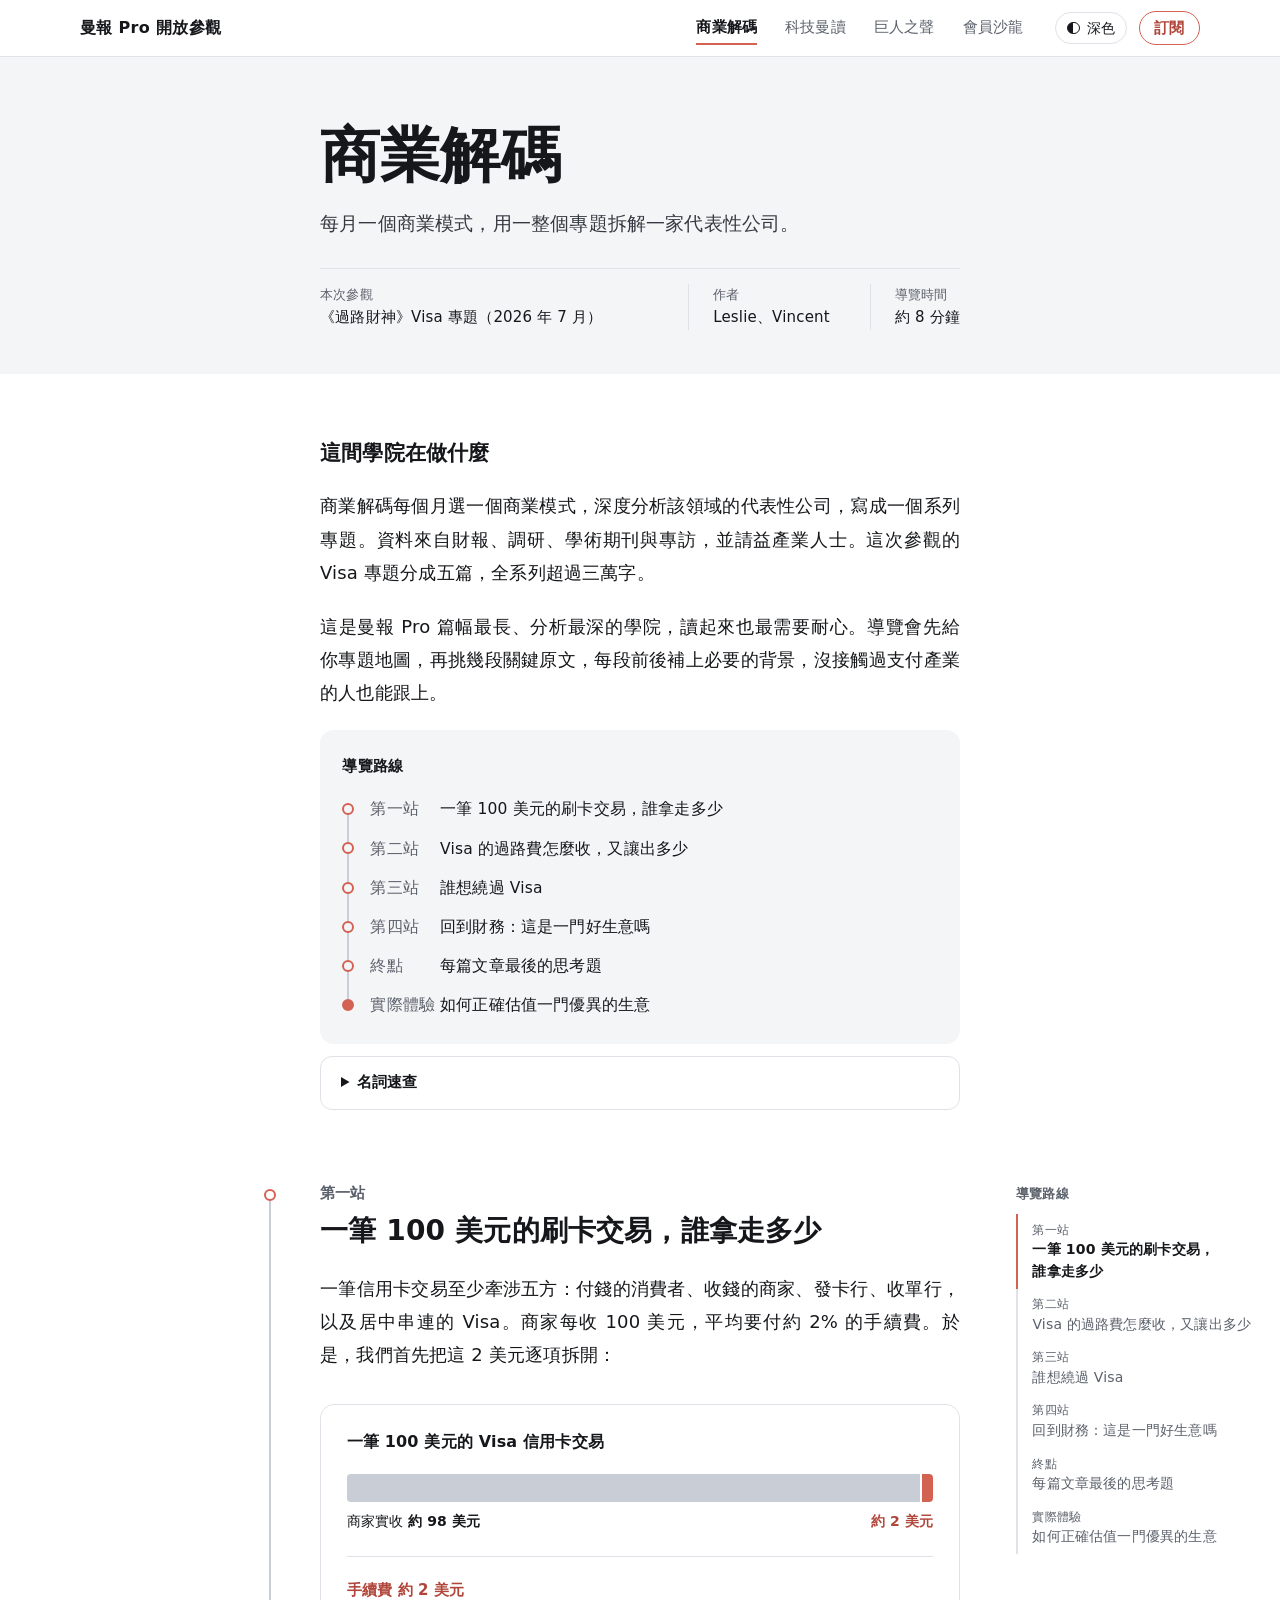
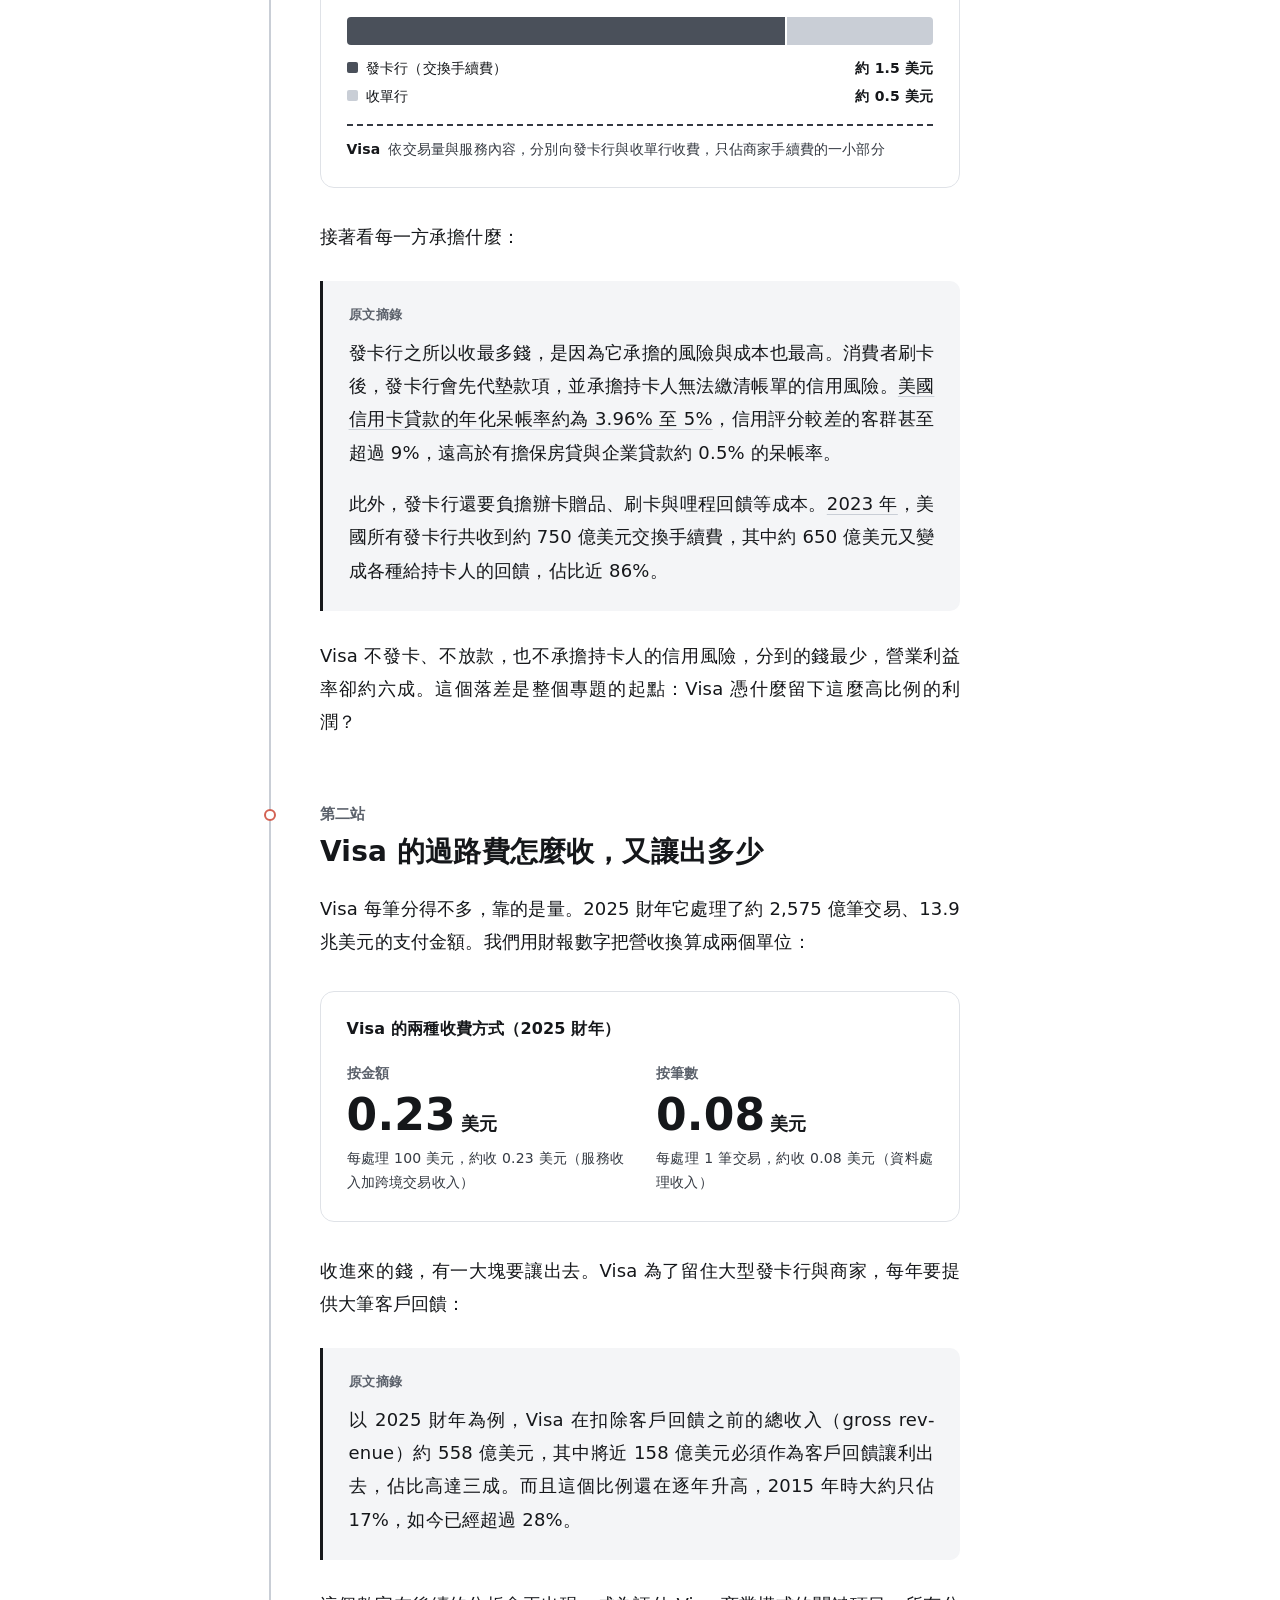
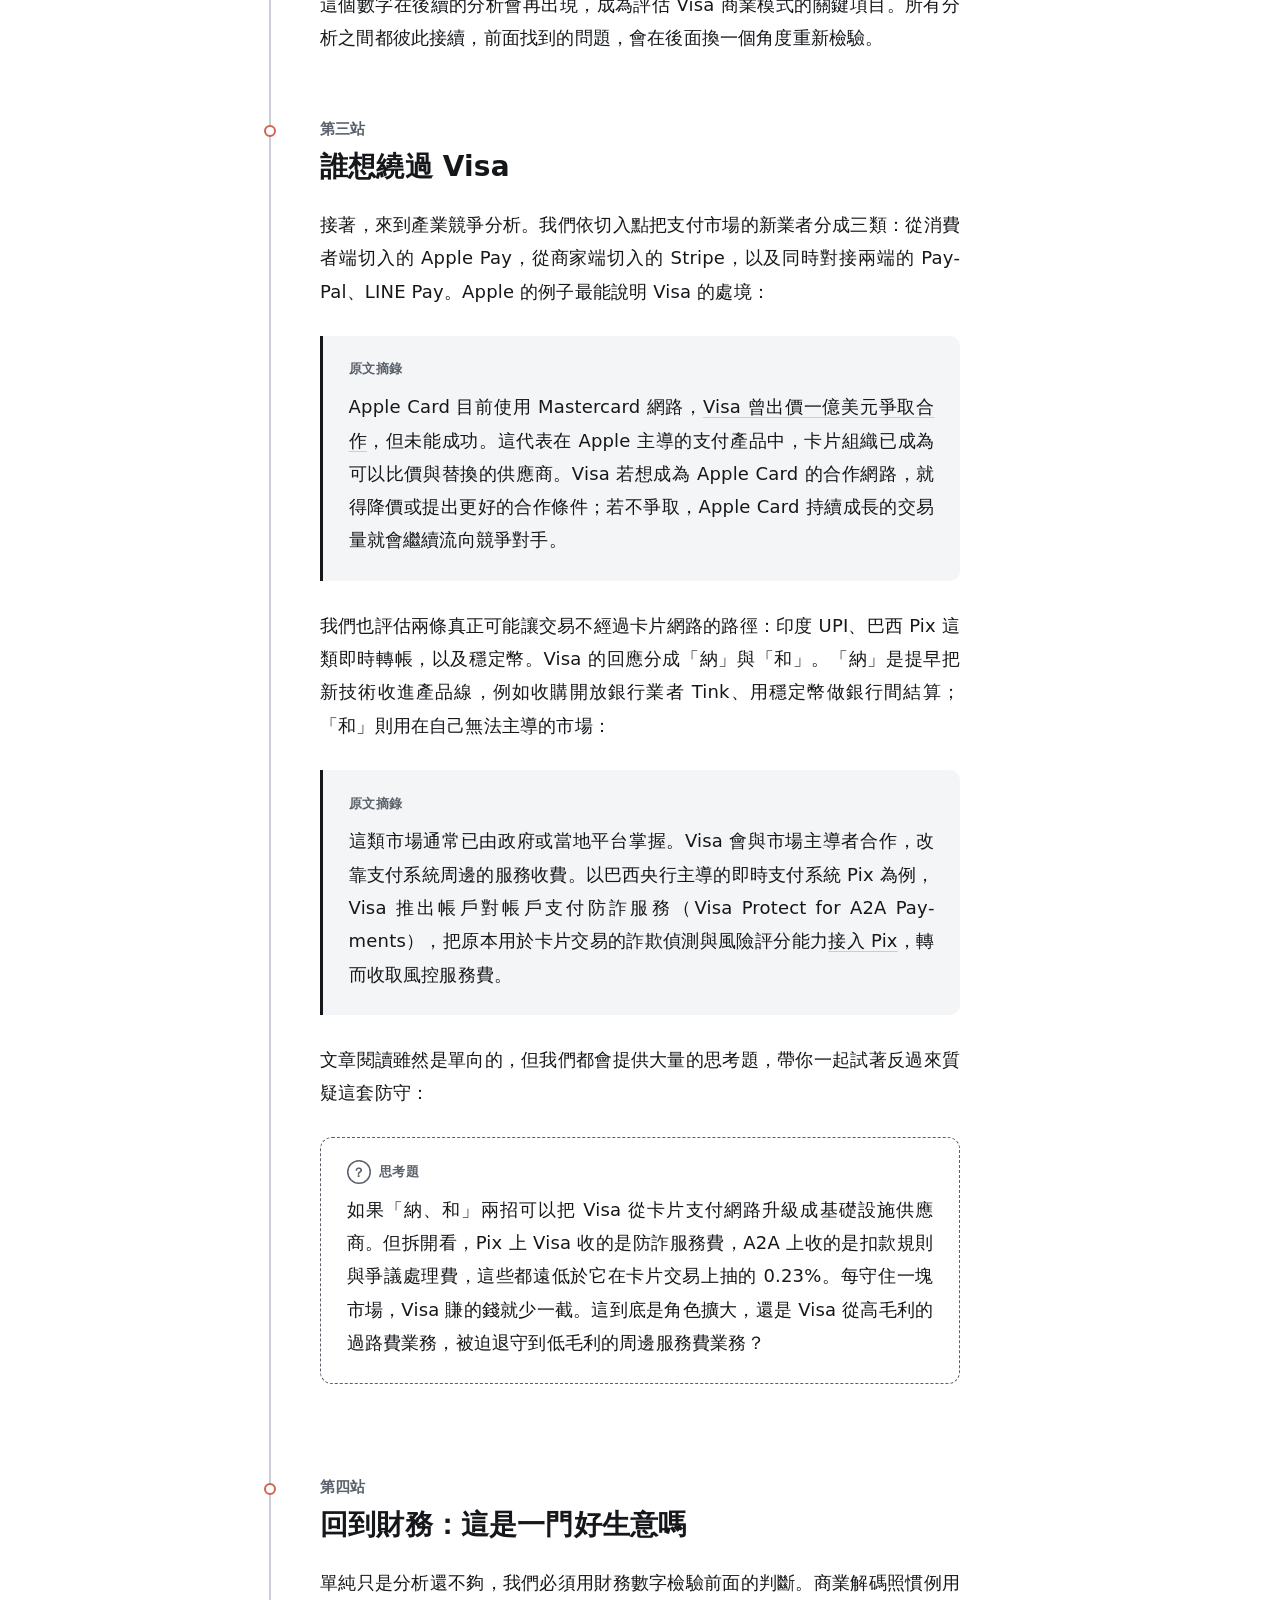
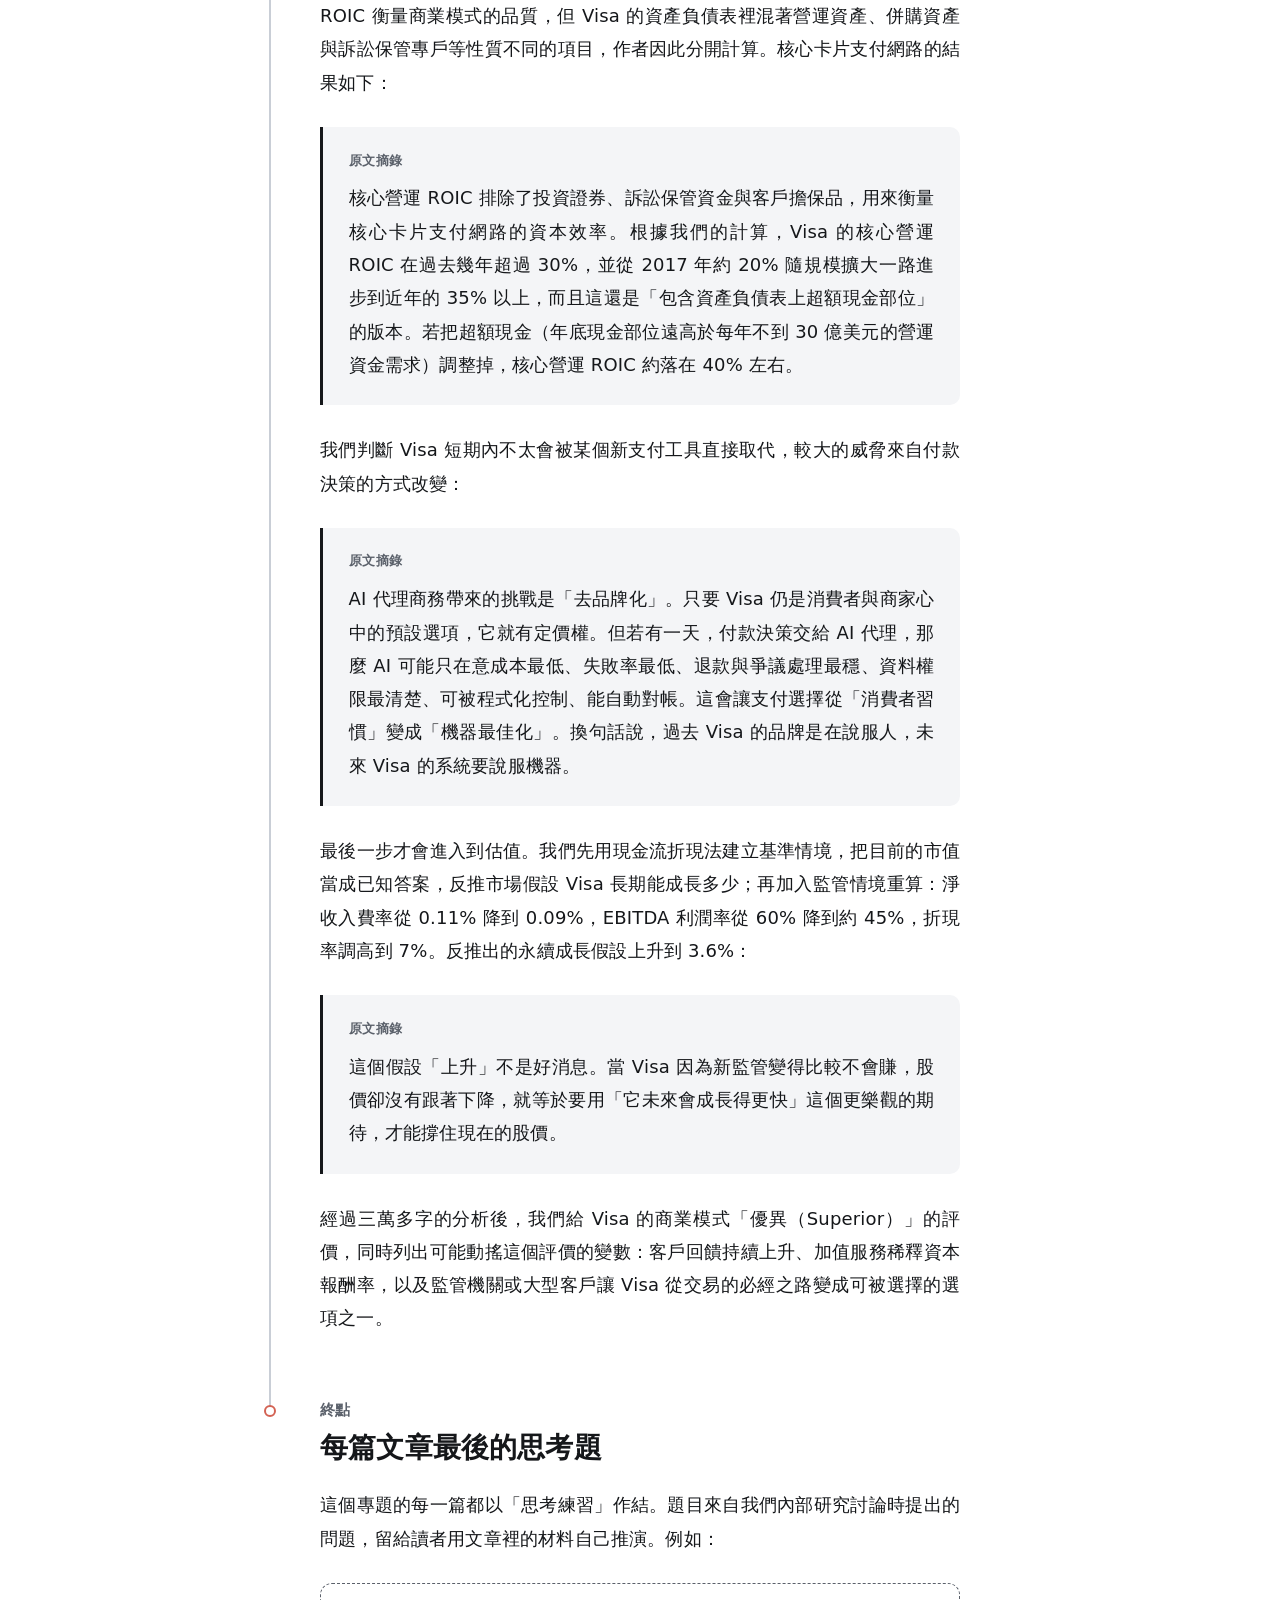
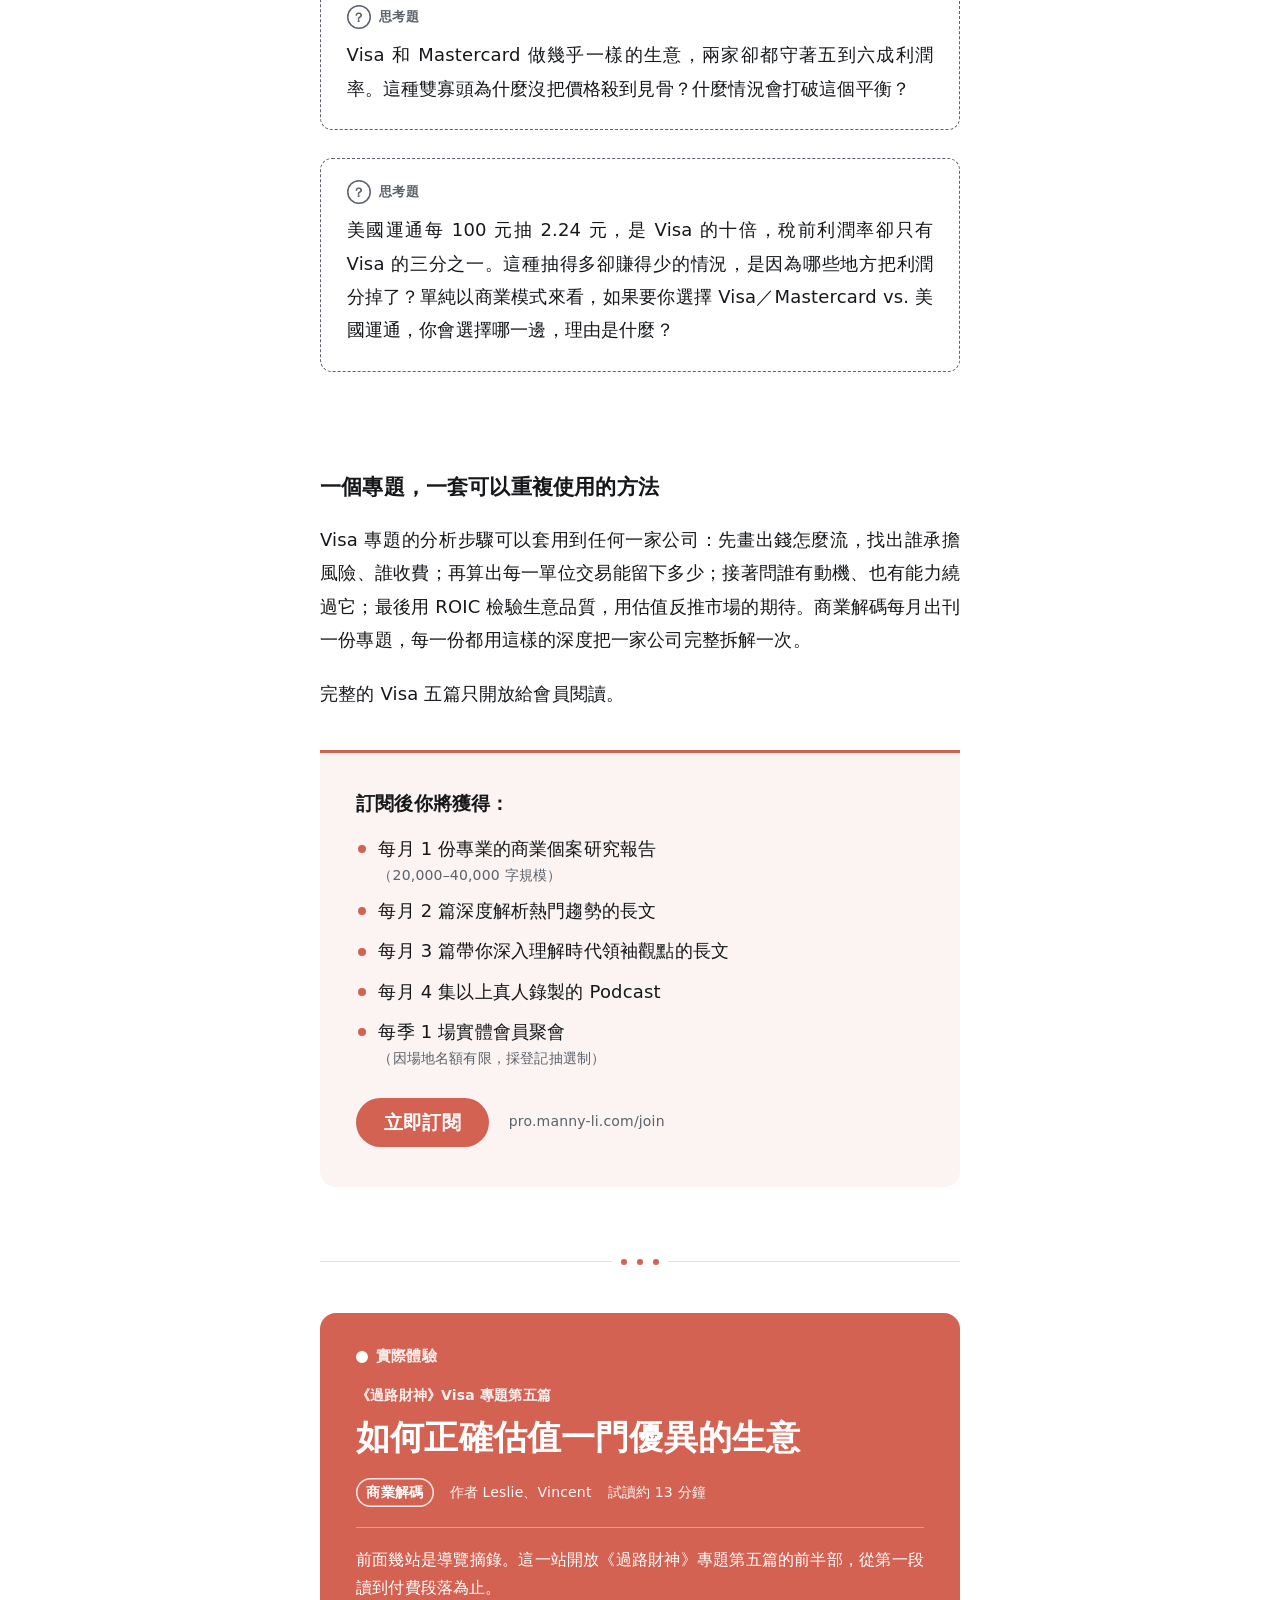
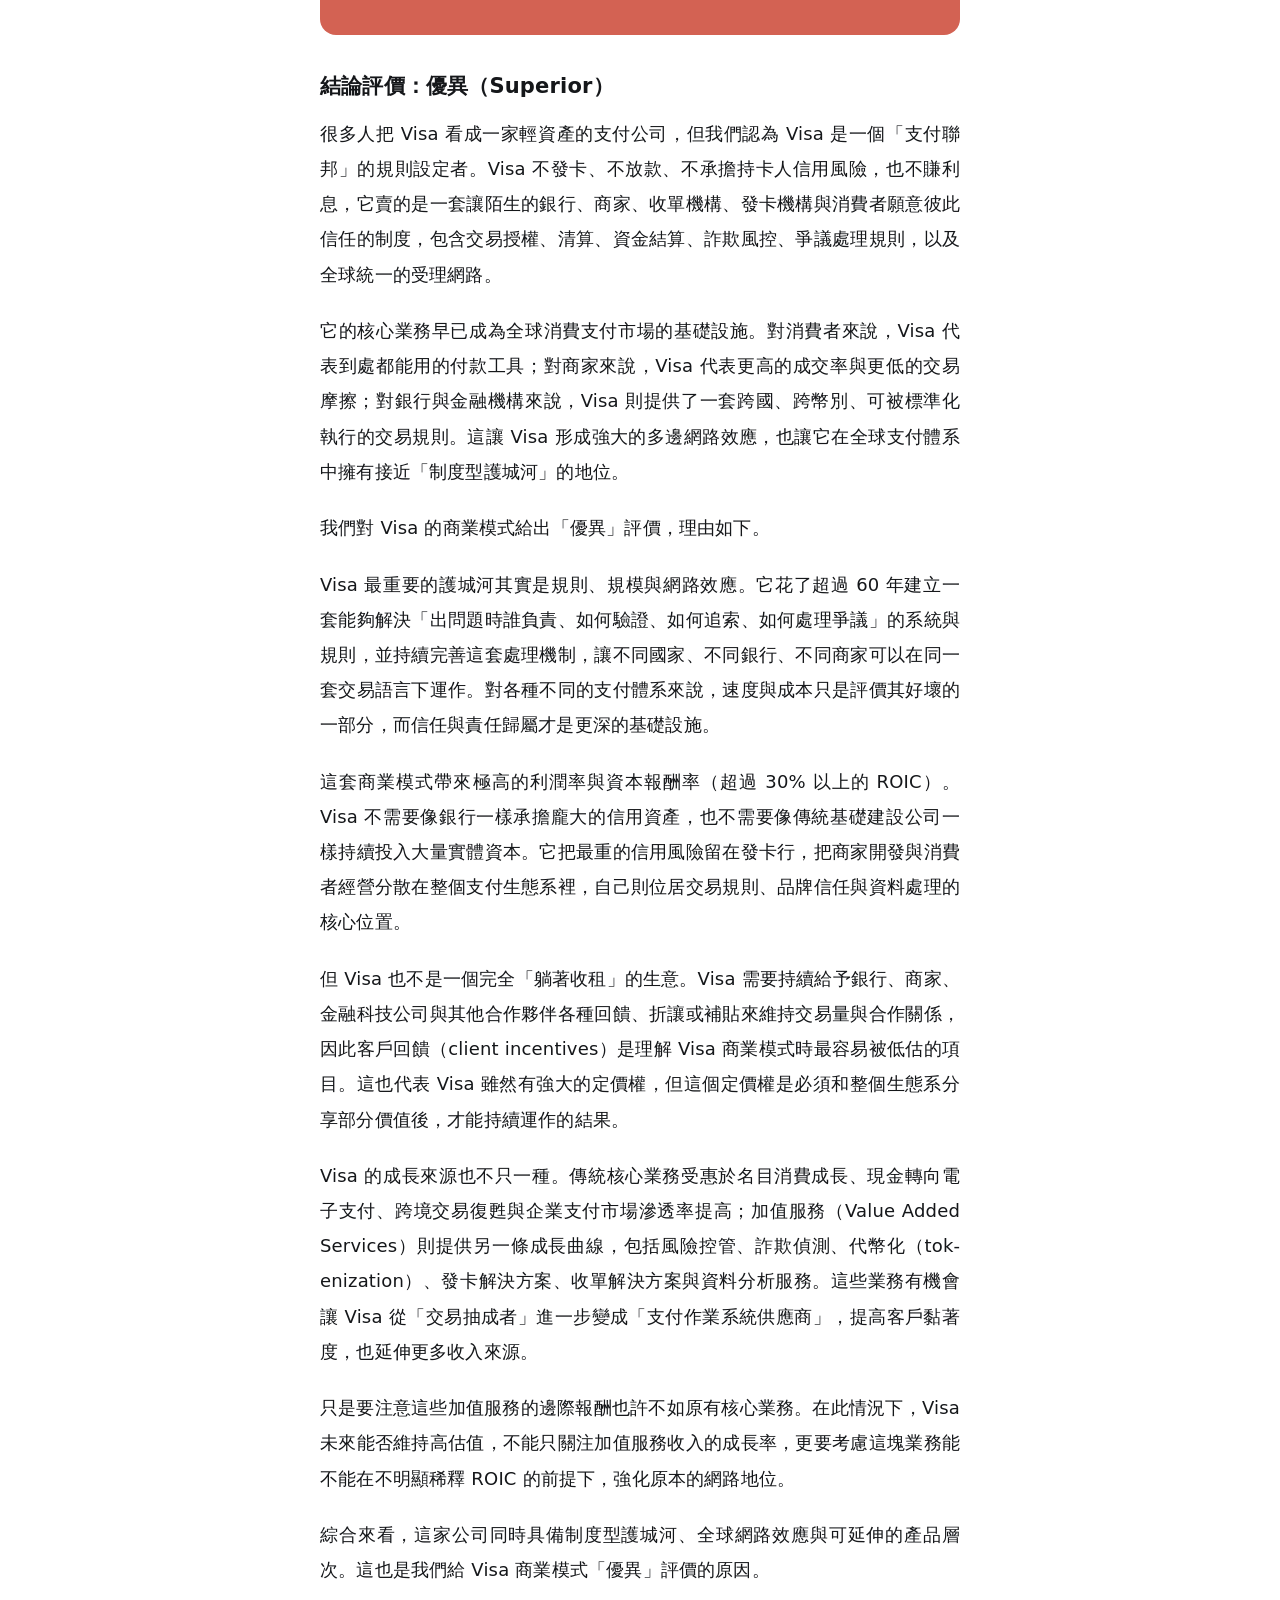
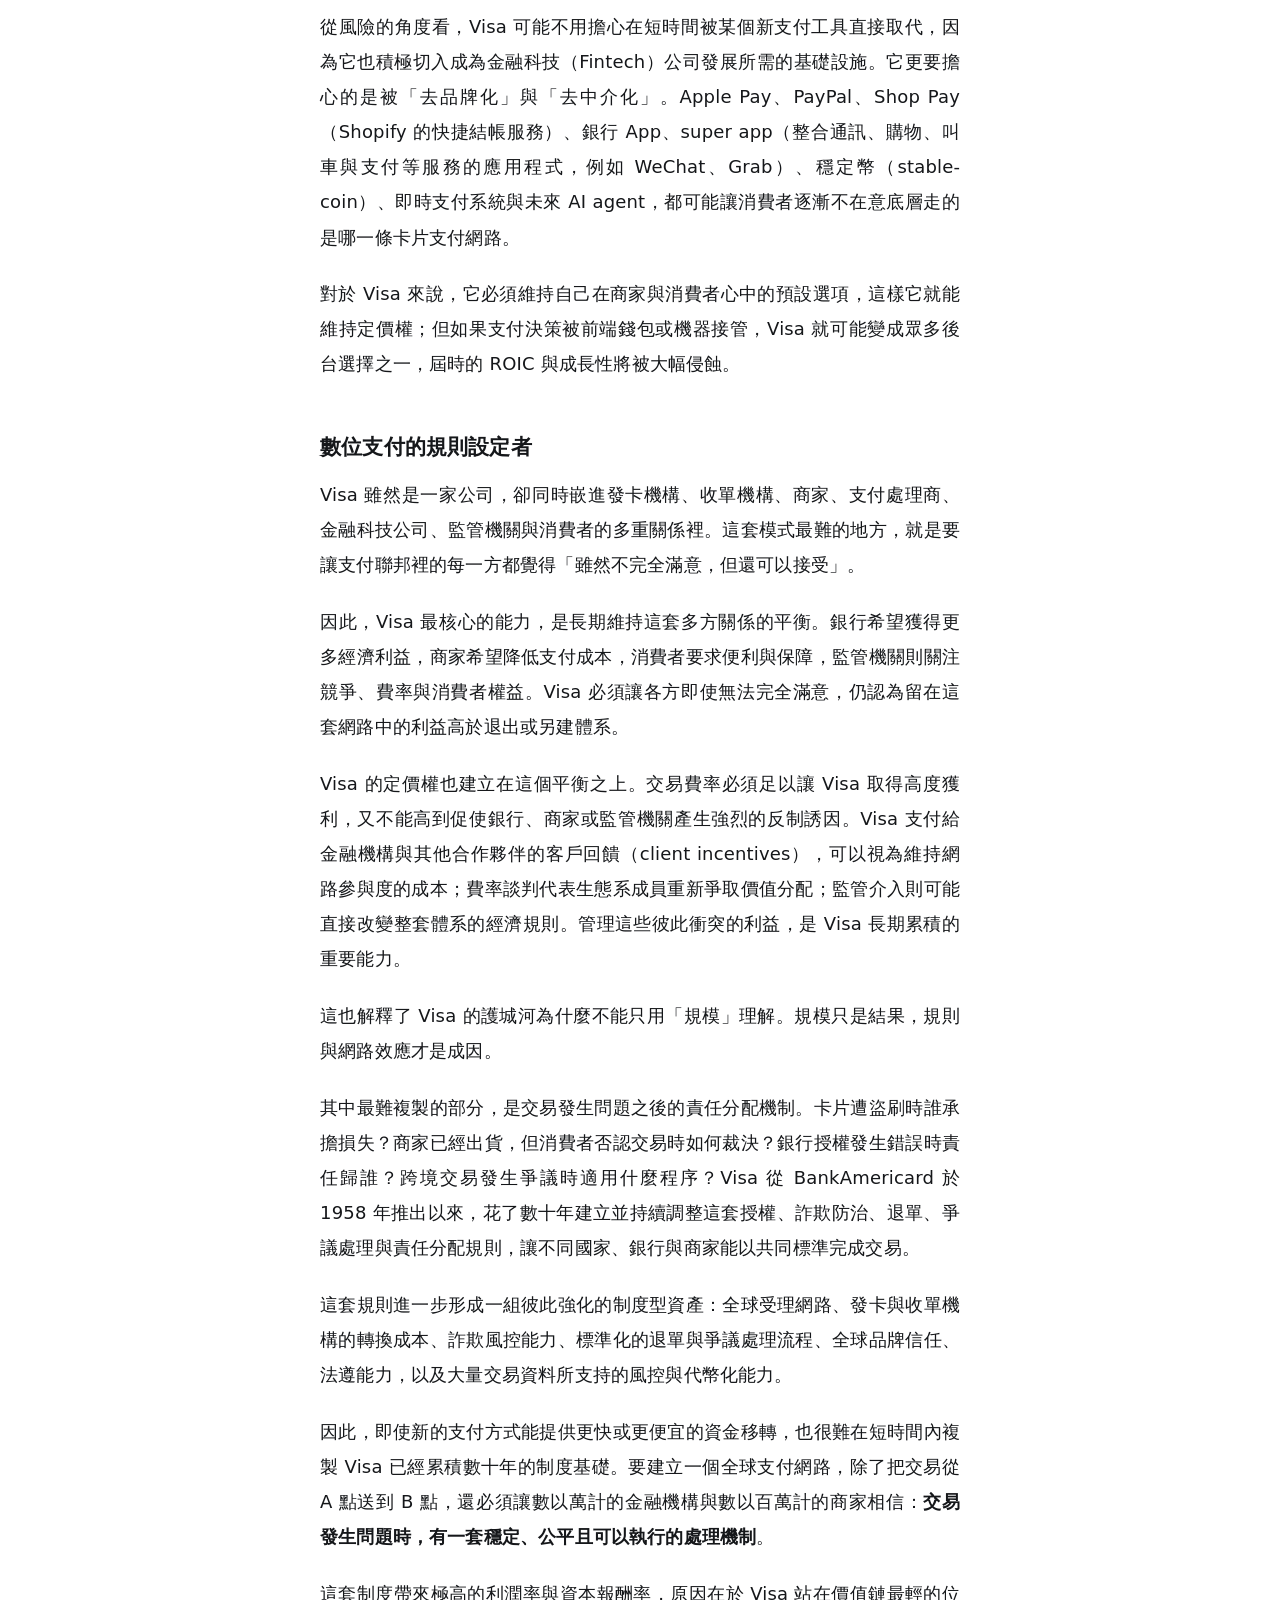
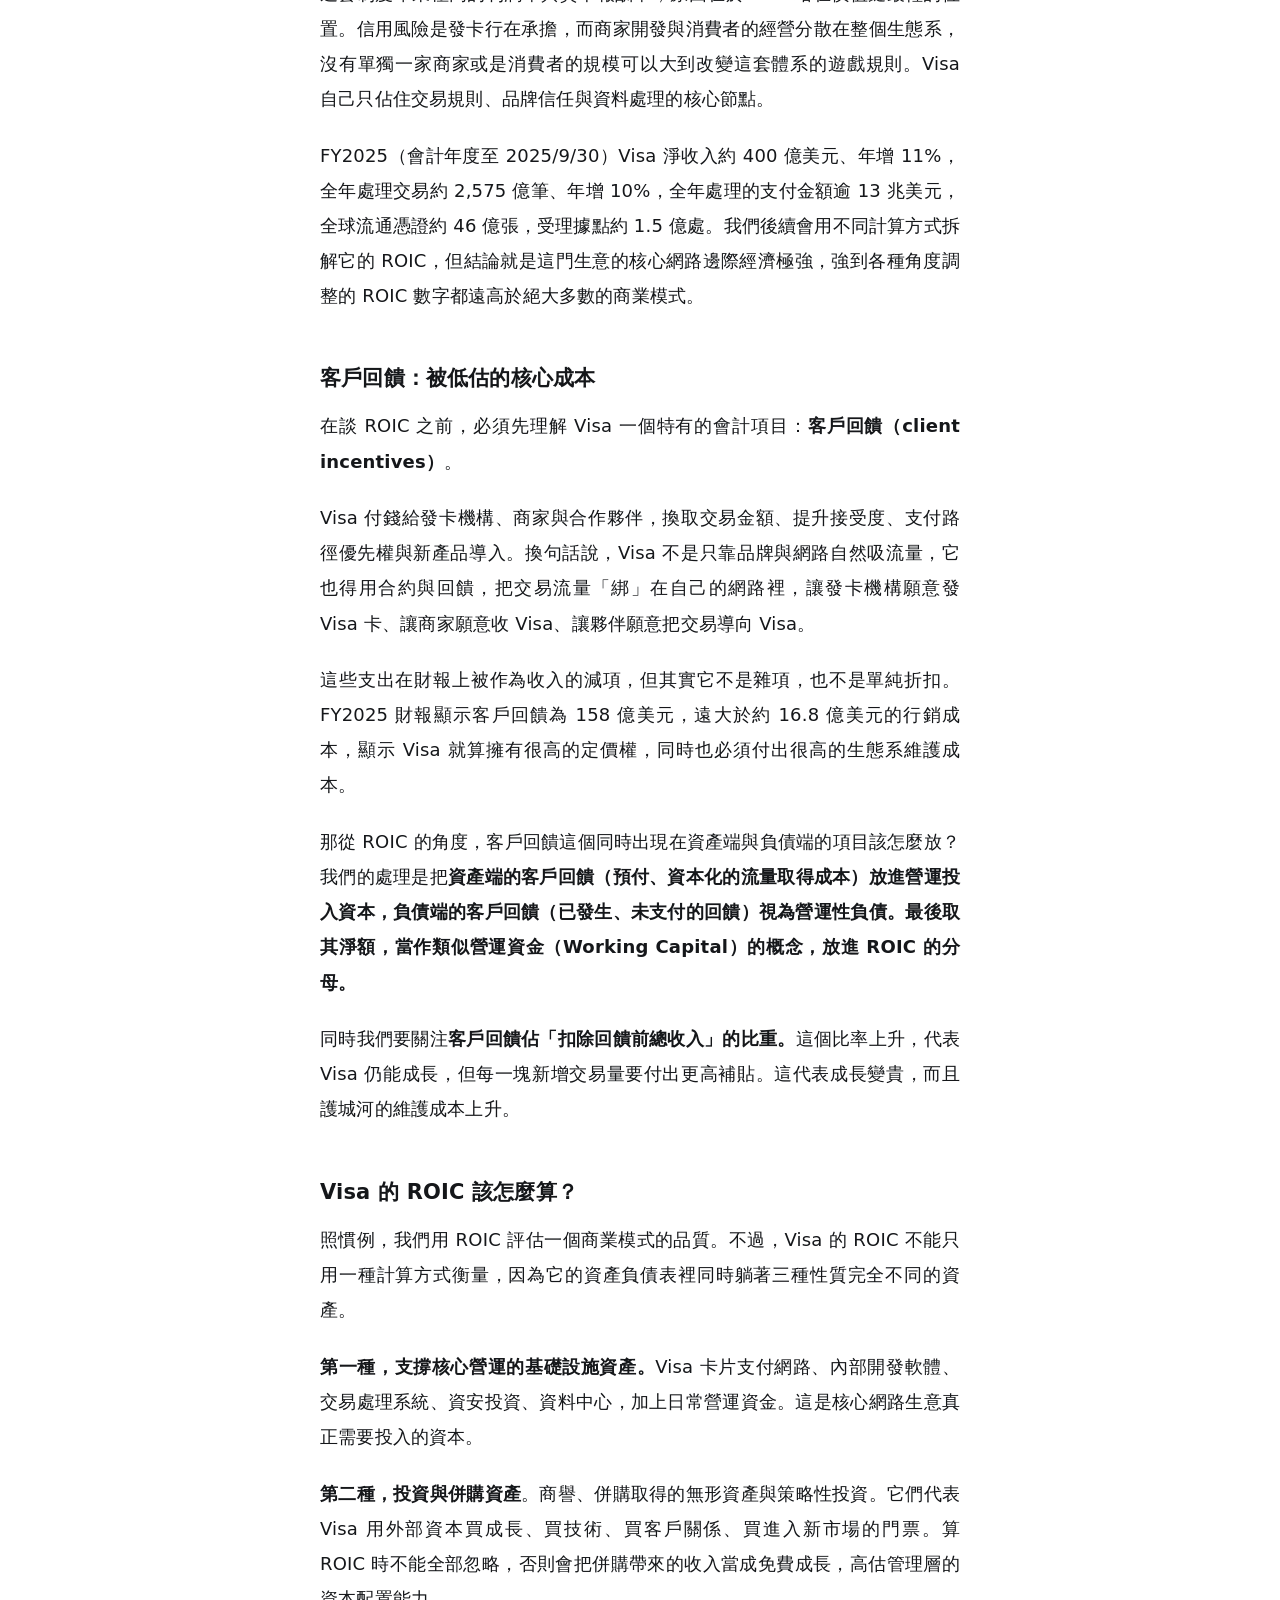
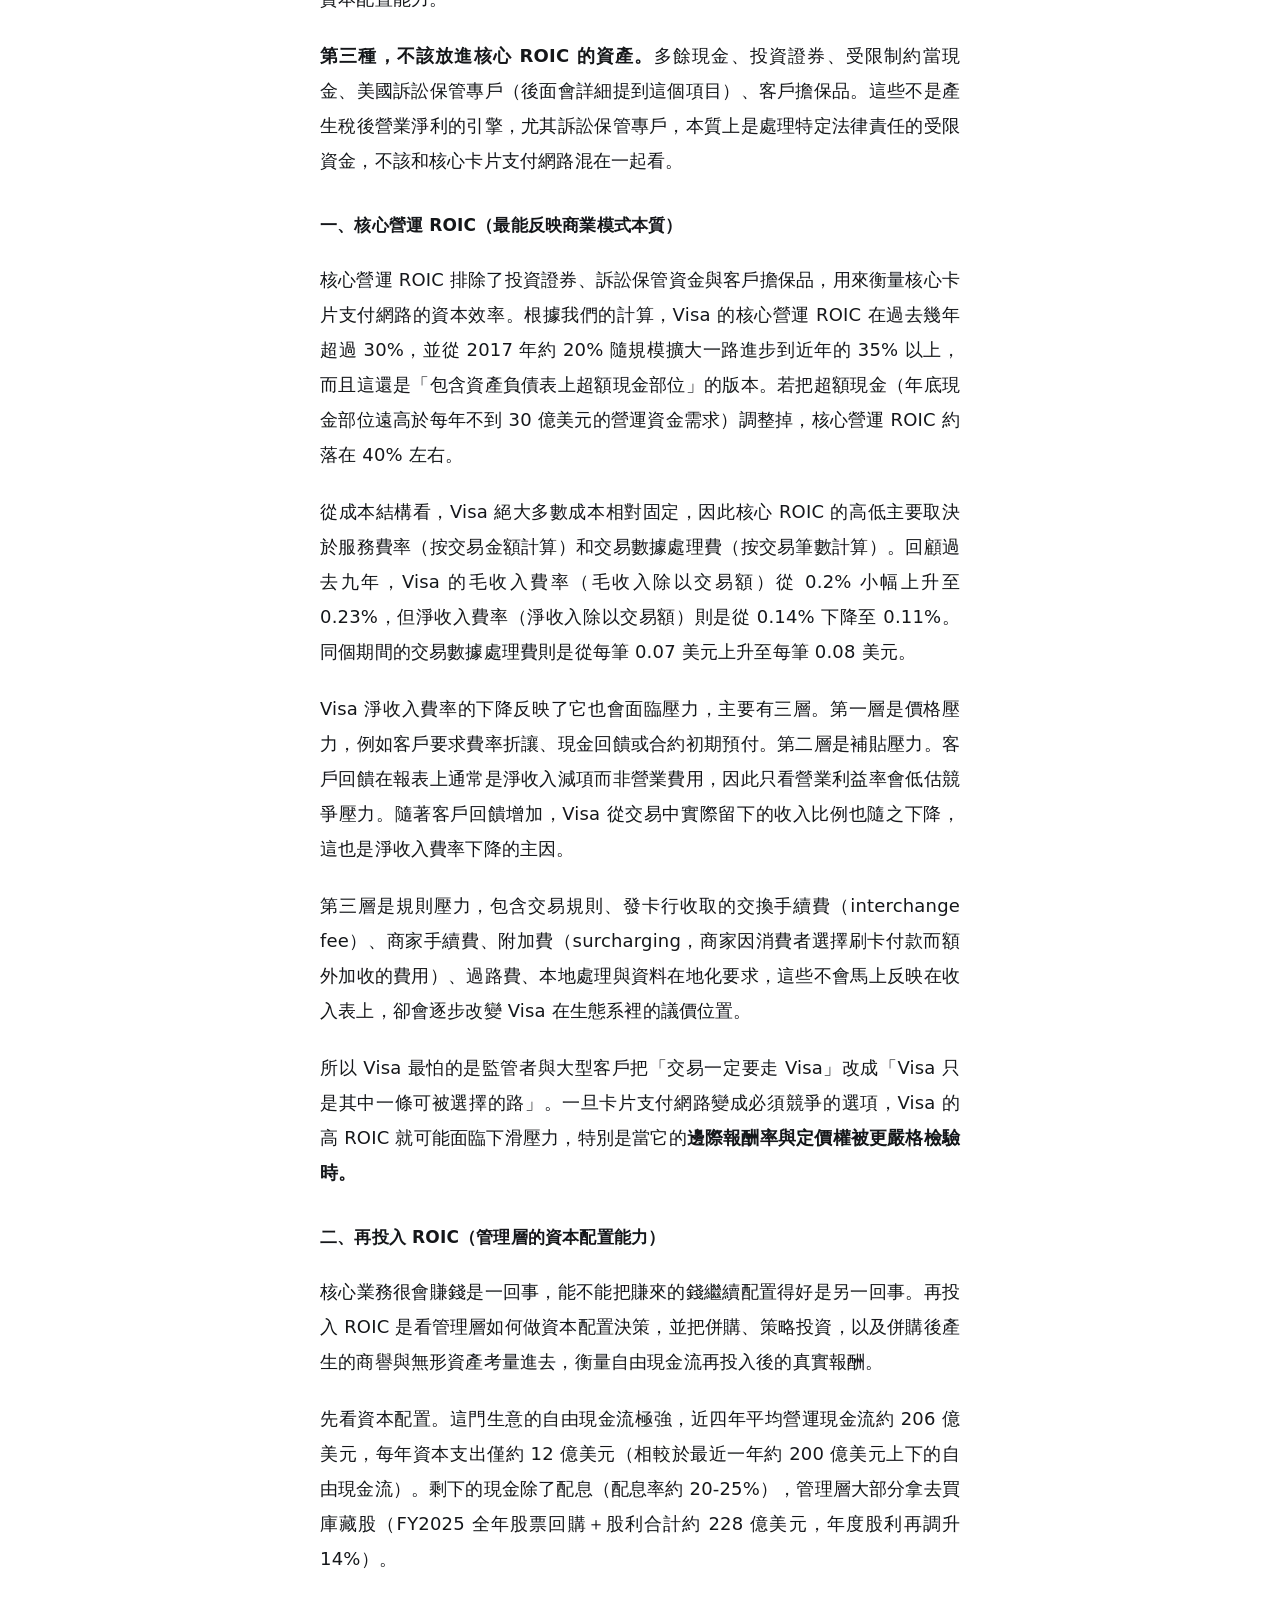
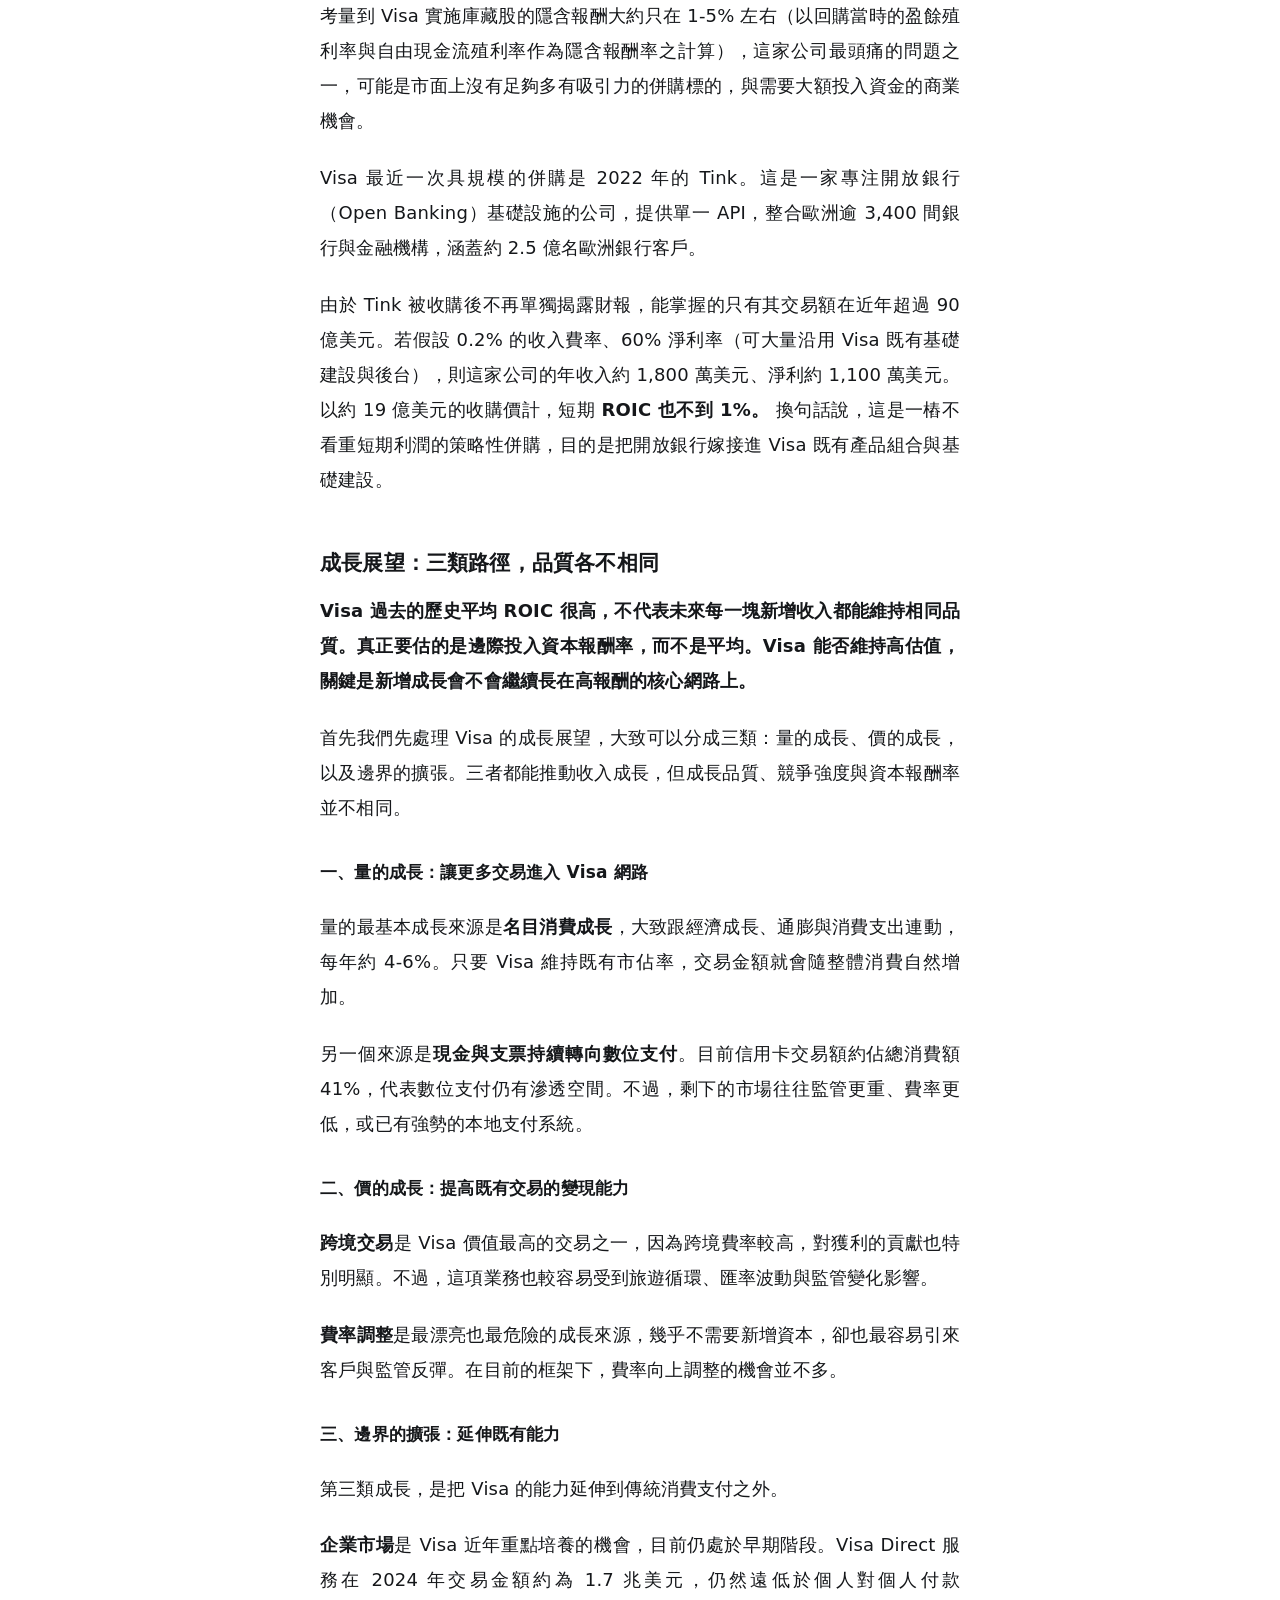
==== commit dbe02492: "Add files via upload" ====
--- a/decode.html
+++ b/decode.html
@@ -16,8 +16,10 @@
 <link rel="stylesheet" href="assets/style.css">
 <script>(function(){var d=document.documentElement,t=null;try{t=localStorage.getItem('mp-theme')}catch(e){}if(t==='dark'||t==='light')d.setAttribute('data-theme',t);var k=t?t==='dark':(window.matchMedia&&matchMedia('(prefers-color-scheme: dark)').matches);var m=document.querySelector('meta[name="theme-color"]');if(m)m.setAttribute('content',k?'#14161a':'#ffffff');})();</script>
 <script src="assets/site.js" defer></script>
+<script>!function(f,b,e,v,n,t,s){if(f.fbq)return;n=f.fbq=function(){n.callMethod?n.callMethod.apply(n,arguments):n.queue.push(arguments)};if(!f._fbq)f._fbq=n;n.push=n;n.loaded=!0;n.version='2.0';n.queue=[];t=b.createElement(e);t.async=!0;t.src=v;s=b.getElementsByTagName(e)[0];s.parentNode.insertBefore(t,s)}(window,document,'script','https://connect.facebook.net/en_US/fbevents.js');fbq('init','1093391576424107');fbq('track','PageView');</script>
 </head>
-<body>
+<body data-page="decode">
+<noscript><img height="1" width="1" style="display:none" alt="" src="https://www.facebook.com/tr?id=1093391576424107&amp;ev=PageView&amp;noscript=1"></noscript>
 <a class="skip-link" href="#main">跳到主要內容</a>
 <header class="site-header">
 <div class="header-inner">
--- a/assets/style.css
+++ b/assets/style.css
@@ -367,11 +367,17 @@
 @media (min-width: 60rem) {
   .hero { padding-top: 5.5rem; }
   .hero-grid {
-    grid-template-columns: minmax(0, 1fr) 22rem;
-    gap: 4rem;
-    align-items: start;
+    gap: 2rem;
     margin-top: 2.25rem;
   }
+  .hero-lede { max-width: 44rem; }
+  .howto { padding: 1.4rem 1.75rem 1.5rem; }
+  .howto ul {
+    display: grid;
+    grid-template-columns: 1fr 1fr;
+    gap: 0.75rem 3rem;
+  }
+  .howto li + li { margin-top: 0; }
 }
 
 /* ---------- 首頁：學院卡片 ---------- */
@@ -384,6 +390,14 @@
 }
 
 .card {
+  /* 卡片內一律使用淺色配色 */
+  --bg: #ffffff;
+  --surface: #f1f2f4;
+  --ink: #15171a;
+  --ink-2: #353a42;
+  --muted: #5b616b;
+  --rule: #dfe2e7;
+  --brand-text: #b0463a;
   display: flex;
   flex-direction: column;
   padding: 1.4rem 1.4rem 1.5rem;
@@ -391,9 +405,16 @@
   border: 1px solid var(--rule);
   border-radius: 16px;
   text-decoration: none;
-  color: inherit;
+  color: var(--ink);
 }
 .card:hover { border-color: var(--ink); }
+
+@media (prefers-color-scheme: dark) {
+  :root:not([data-theme="light"]) .card { border-color: transparent; }
+  :root:not([data-theme="light"]) .card:hover { box-shadow: 0 0 0 2px #9aa1ab; }
+}
+:root[data-theme="dark"] .card { border-color: transparent; }
+:root[data-theme="dark"] .card:hover { box-shadow: 0 0 0 2px #9aa1ab; }
 
 .card-top {
   display: flex;
@@ -459,28 +480,19 @@
   color: var(--bg);
 }
 
-.card-flagship {
-  background: var(--feature-bg);
-  color: var(--feature-ink);
-  border: 0;
-  box-shadow: inset 0 4px 0 var(--brand);
-  padding-top: 1.75rem;
-}
-.card-flagship:hover { box-shadow: inset 0 4px 0 var(--brand), 0 0 0 2px var(--brand); }
+/* :root 提高優先順序，深色模式下也保留品牌色外框 */
+:root .card.card-flagship { border: 2px solid var(--brand); }
+:root .card.card-flagship:hover { border-color: var(--brand); box-shadow: 0 0 0 1px var(--brand); }
+.card-flagship { padding-top: 1.75rem; }
 .card-flagship .chip {
   background: transparent;
-  color: var(--feature-ink);
+  color: var(--brand-text);
   box-shadow: inset 0 0 0 1.5px var(--brand);
 }
-.card-flagship .card-top,
-.card-flagship .card-visit { color: var(--feature-muted); }
-.card-flagship .card-desc,
-.card-flagship .card-visit .k { color: var(--feature-ink); }
-.card-flagship .card-visit { border-top-color: var(--feature-rule); }
 .card-flagship .card-name { font-size: clamp(2rem, 6vw, 2.5rem); }
 .card-flagship .card-btn {
-  background: var(--feature-ink);
-  color: var(--feature-bg);
+  background: var(--brand);
+  color: #ffffff;
 }
 
 @media (min-width: 48rem) {
@@ -913,15 +925,12 @@
 
 .takeaways {
   margin: 1.5rem 0 2rem;
-  padding: 0.5rem 1.25rem;
-  background: var(--feature-bg);
-  color: var(--feature-ink);
-  border-radius: 16px;
+  border-top: 2px solid var(--ink);
 }
 .takeaways li {
   position: relative;
-  padding: 1.1rem 0 1.15rem 2.6rem;
-  border-top: 1px solid var(--feature-rule);
+  padding: 1rem 0 1.05rem 2.4rem;
+  border-top: 1px solid var(--rule);
   counter-increment: takeaway;
 }
 .takeaways li:first-child { border-top: 0; }
@@ -930,11 +939,11 @@
   content: counter(takeaway);
   position: absolute;
   left: 0;
-  top: 1.05rem;
-  font-size: 1.75rem;
+  top: 0.95rem;
+  font-size: 1.5rem;
   line-height: 1;
   font-weight: 700;
-  color: var(--brand);
+  color: var(--brand-text);
   font-variant-numeric: tabular-nums;
 }
 .takeaway-q {
@@ -947,13 +956,12 @@
   margin-top: 0.3rem;
   font-size: 0.8125rem;
   font-weight: 700;
-  color: var(--feature-muted);
+  color: var(--muted);
   text-align: left;
 }
 
 @media (min-width: 45rem) {
-  .takeaways { padding: 0.75rem 2rem; }
-  .takeaways li { padding-left: 3rem; }
+  .takeaways li { padding-left: 2.75rem; }
 }
 
 /* ---------- 數字拆解 ---------- */
@@ -1235,7 +1243,6 @@
 /* 手機：摘錄、帶走問題與訂閱區塊延伸到螢幕兩側，讓內文有更寬的行長 */
 @media (max-width: 44.99rem) {
   .excerpt:not(.is-pull),
-  .takeaways,
   .cta {
     margin-left: calc(-1 * var(--gutter));
     margin-right: calc(-1 * var(--gutter));
@@ -1245,7 +1252,6 @@
     padding-left: calc(var(--gutter) - 3px);
     padding-right: var(--gutter);
   }
-  .takeaways { padding-left: var(--gutter); padding-right: var(--gutter); }
   .cta { padding-left: var(--gutter); padding-right: var(--gutter); }
   .sub-grid .cta { margin-left: calc(-1 * var(--gutter)); margin-right: calc(-1 * var(--gutter)); }
   .question,
@@ -1279,39 +1285,39 @@
 .trial-head {
   position: relative;
   padding: 1.6rem 1.4rem 1.6rem;
-  background: var(--feature-bg);
-  color: var(--feature-ink);
+  background: var(--brand);
+  color: #ffffff;
   border-radius: 16px;
 }
 .trial-head .stop-head { margin-bottom: 0; }
 .stop-trial .stop-label {
   padding-left: 1.25rem;
-  color: var(--feature-muted);
-}
-.stop-trial .stop-label::before {
+  color: rgba(255, 255, 255, 0.9);
+}
+.stop.stop-trial .stop-label::before {
   left: 0;
-  background: var(--brand);
-  border-color: var(--brand);
+  background: #ffffff;
+  border-color: #ffffff;
 }
 .trial-kicker {
   display: block;
   margin-top: 1rem;
   font-size: 0.875rem;
   font-weight: 700;
-  color: var(--feature-muted);
+  color: rgba(255, 255, 255, 0.92);
 }
 .stop-trial .stop-title {
   margin-top: 0.35rem;
   font-size: clamp(1.5rem, 4.5vw + 0.4rem, 2.125rem);
   line-height: 1.35;
-  color: var(--feature-ink);
+  color: #ffffff;
 }
 .stop-trial .stop-label + .stop-title { margin-top: 1rem; }
 .trial-sub {
   margin-top: 0.4rem;
   font-size: 1rem;
   font-weight: 700;
-  color: var(--feature-muted);
+  color: rgba(255, 255, 255, 0.92);
   text-align: left;
 }
 .trial-facts {
@@ -1320,23 +1326,25 @@
   align-items: center;
   gap: 0.4rem 1rem;
   margin-top: 1.1rem;
-  font-size: 0.8125rem;
+  font-size: 0.875rem;
+  font-weight: 500;
   line-height: 1.6;
-  color: var(--feature-muted);
+  color: rgba(255, 255, 255, 0.95);
   text-align: left;
 }
 .trial-facts .chip {
   background: transparent;
-  color: var(--feature-ink);
-  box-shadow: inset 0 0 0 1.5px var(--brand);
+  color: #ffffff;
+  box-shadow: inset 0 0 0 1.5px rgba(255, 255, 255, 0.85);
 }
 .trial-intro {
   margin-top: 1.25rem;
   padding-top: 1.1rem;
-  border-top: 1px solid var(--feature-rule);
-  font-size: 0.96875rem;
+  border-top: 1px solid rgba(255, 255, 255, 0.35);
+  font-size: 1rem;
+  font-weight: 500;
   line-height: 1.8;
-  color: var(--feature-ink);
+  color: #ffffff;
 }
 
 .trial-article {
